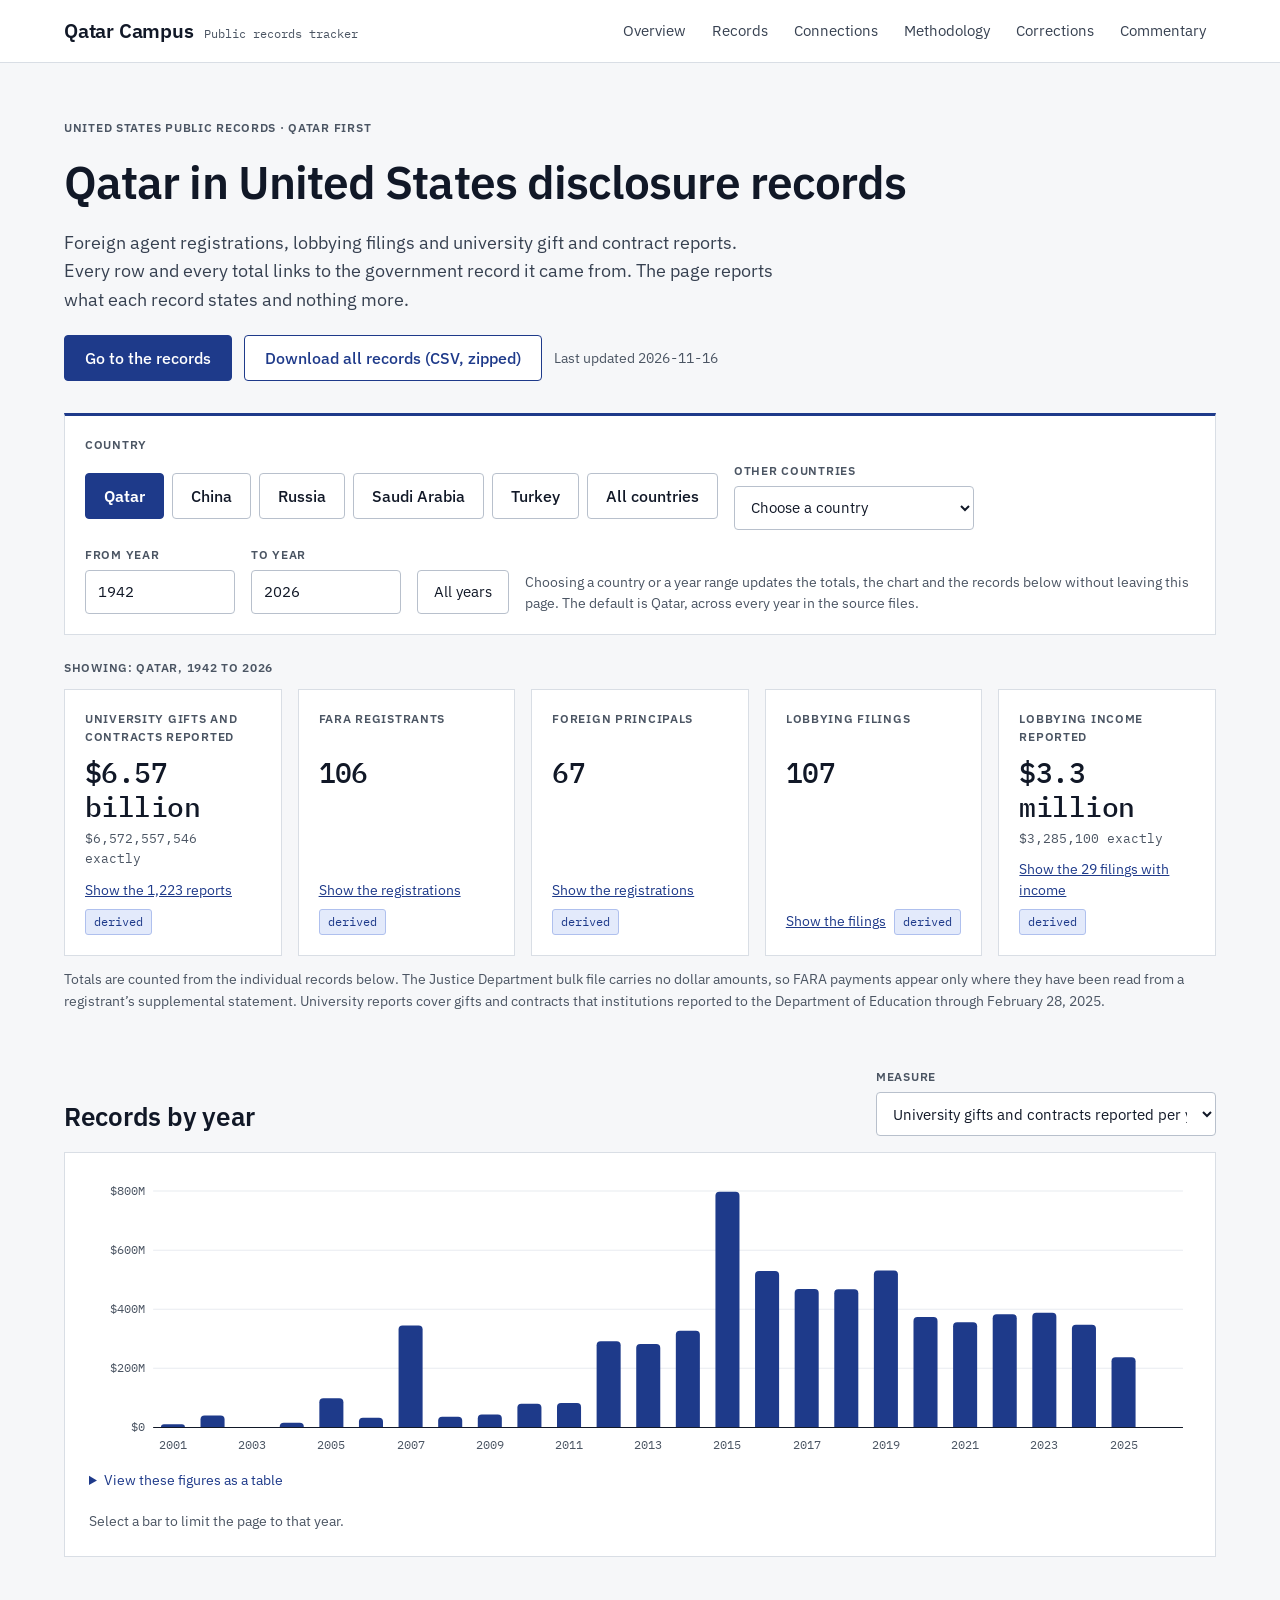
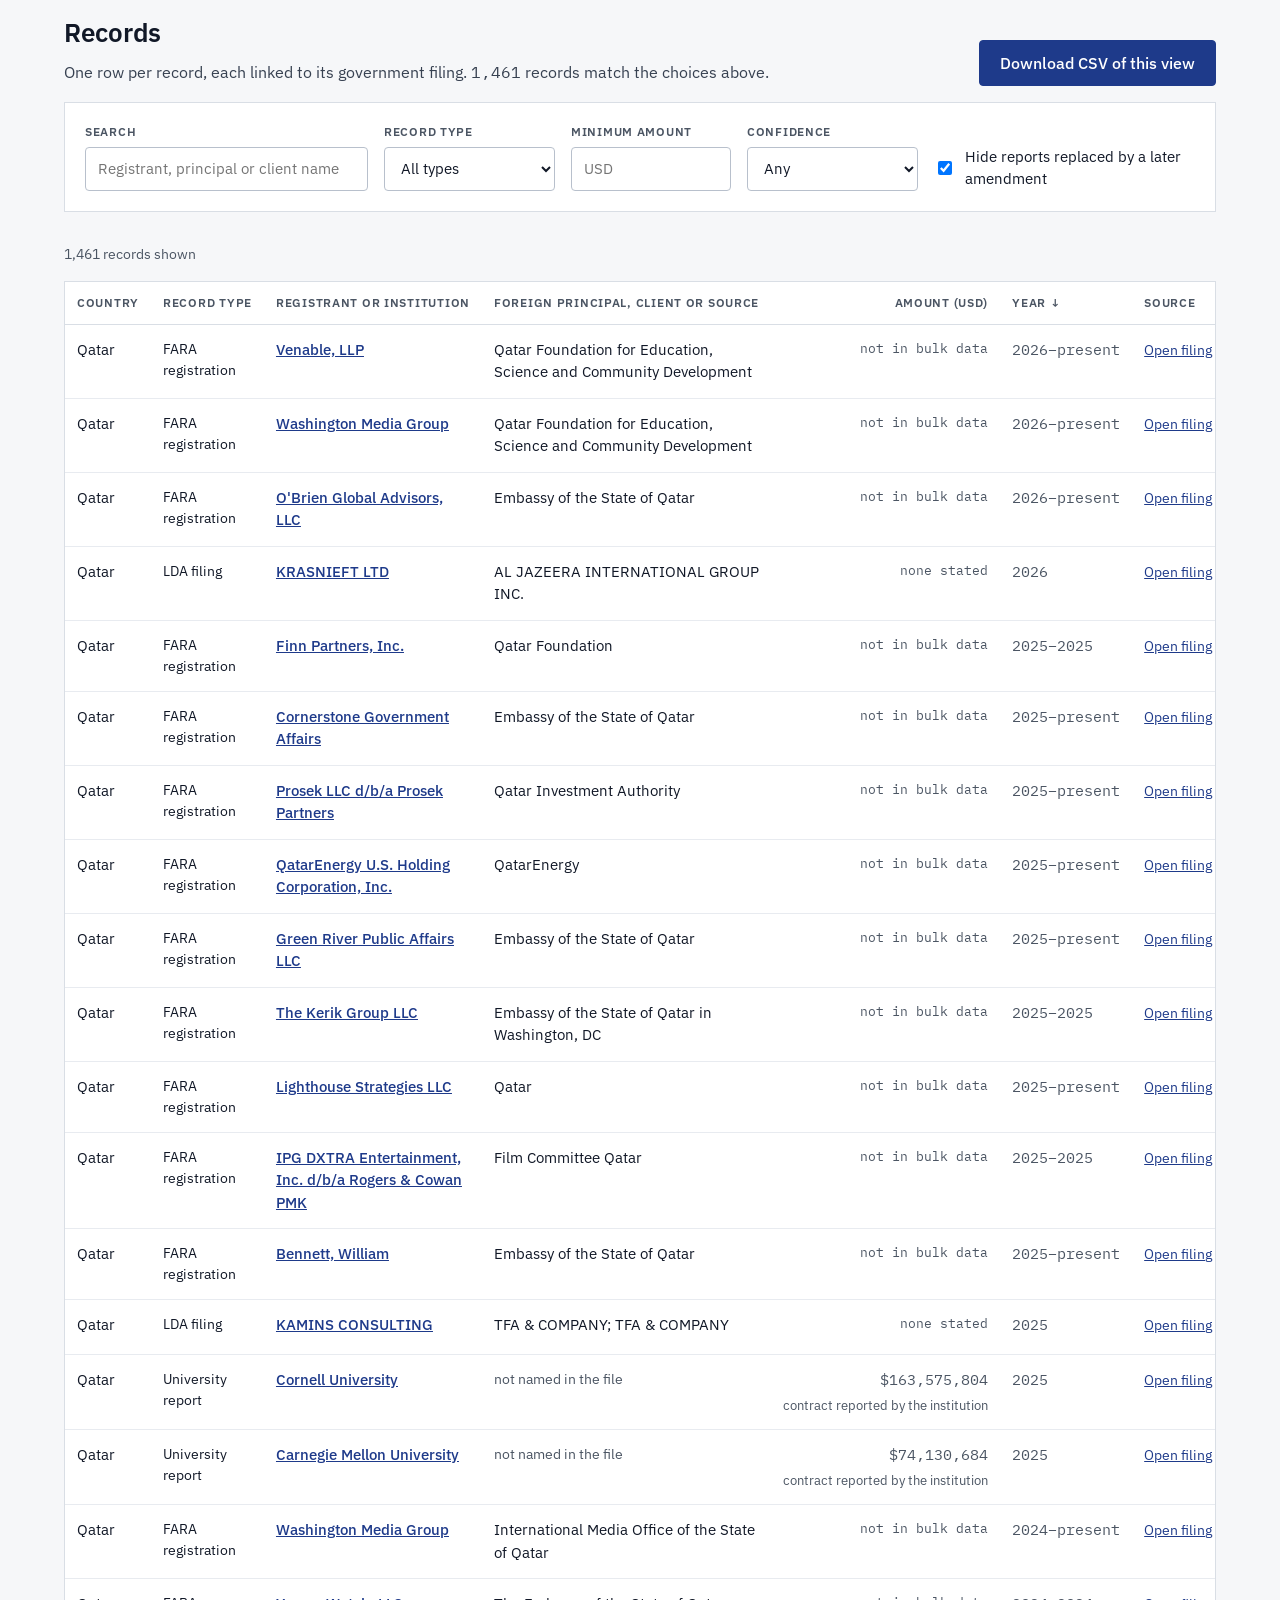
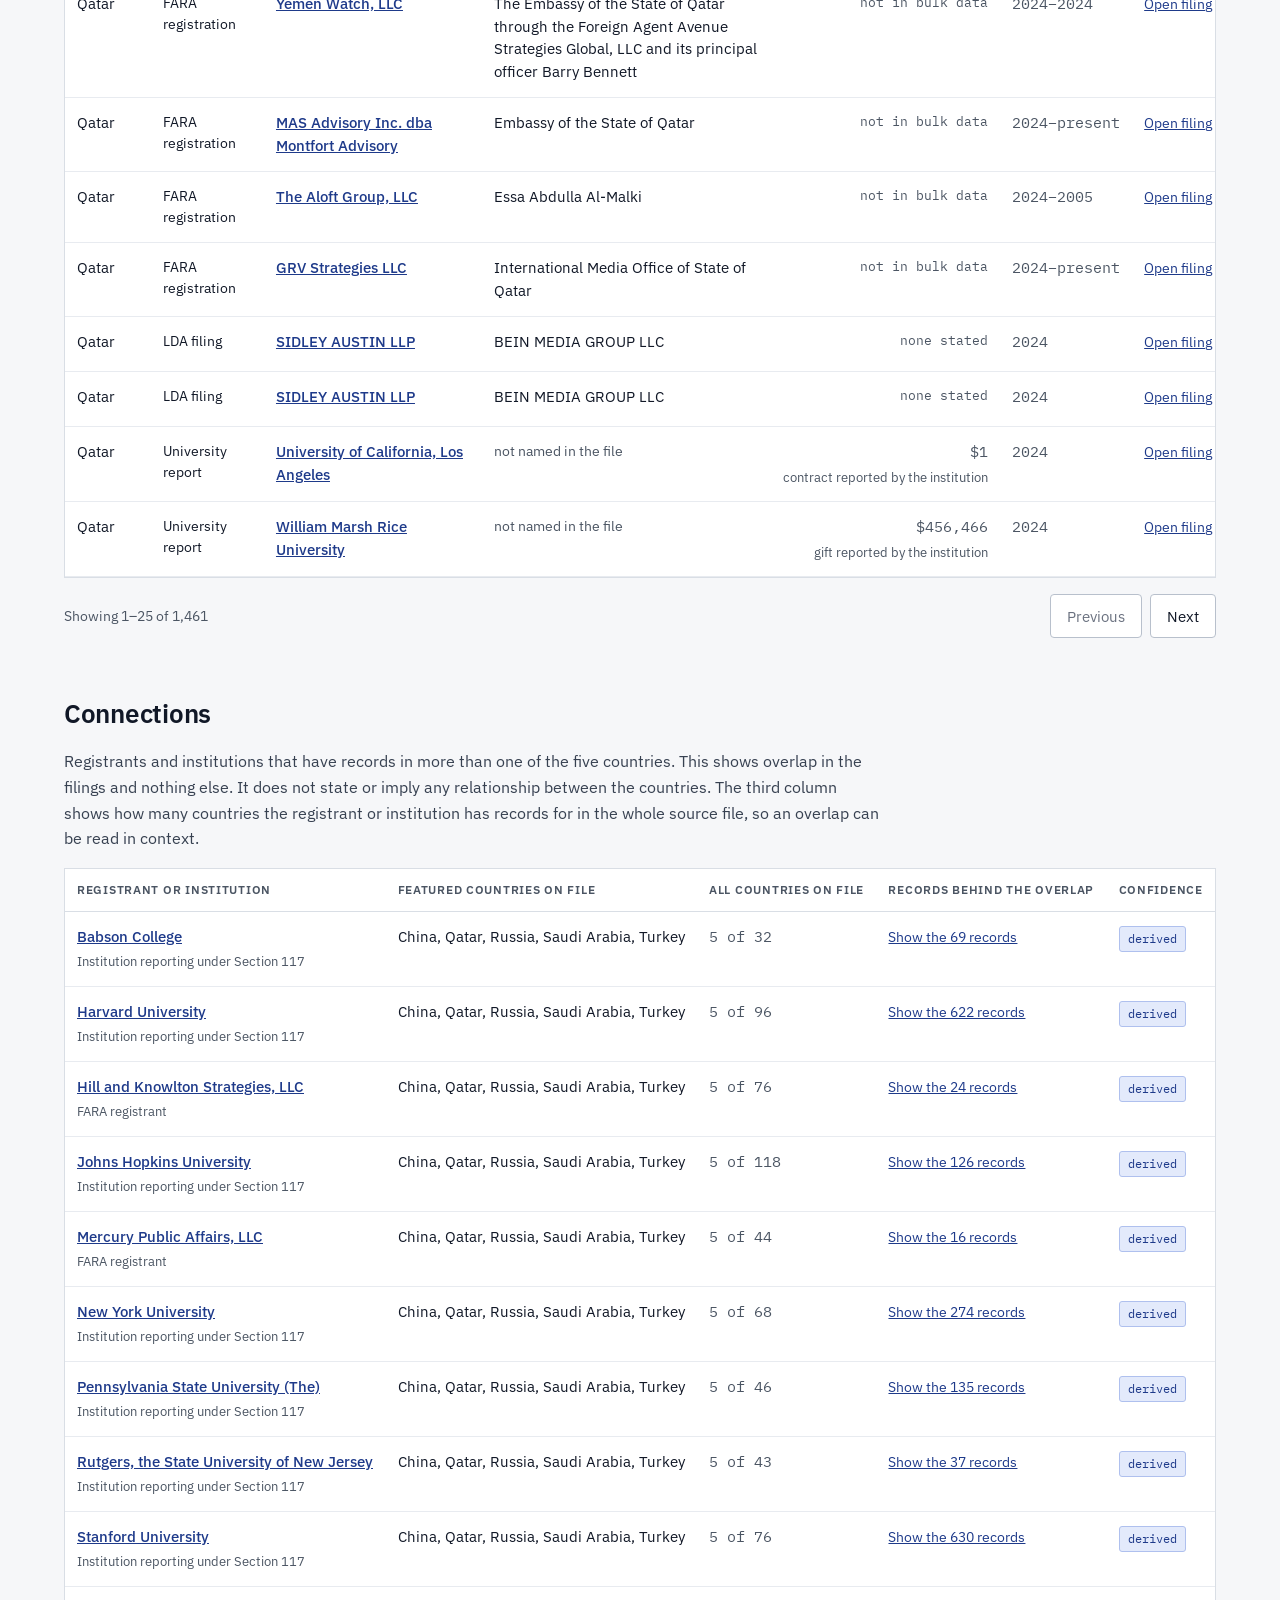
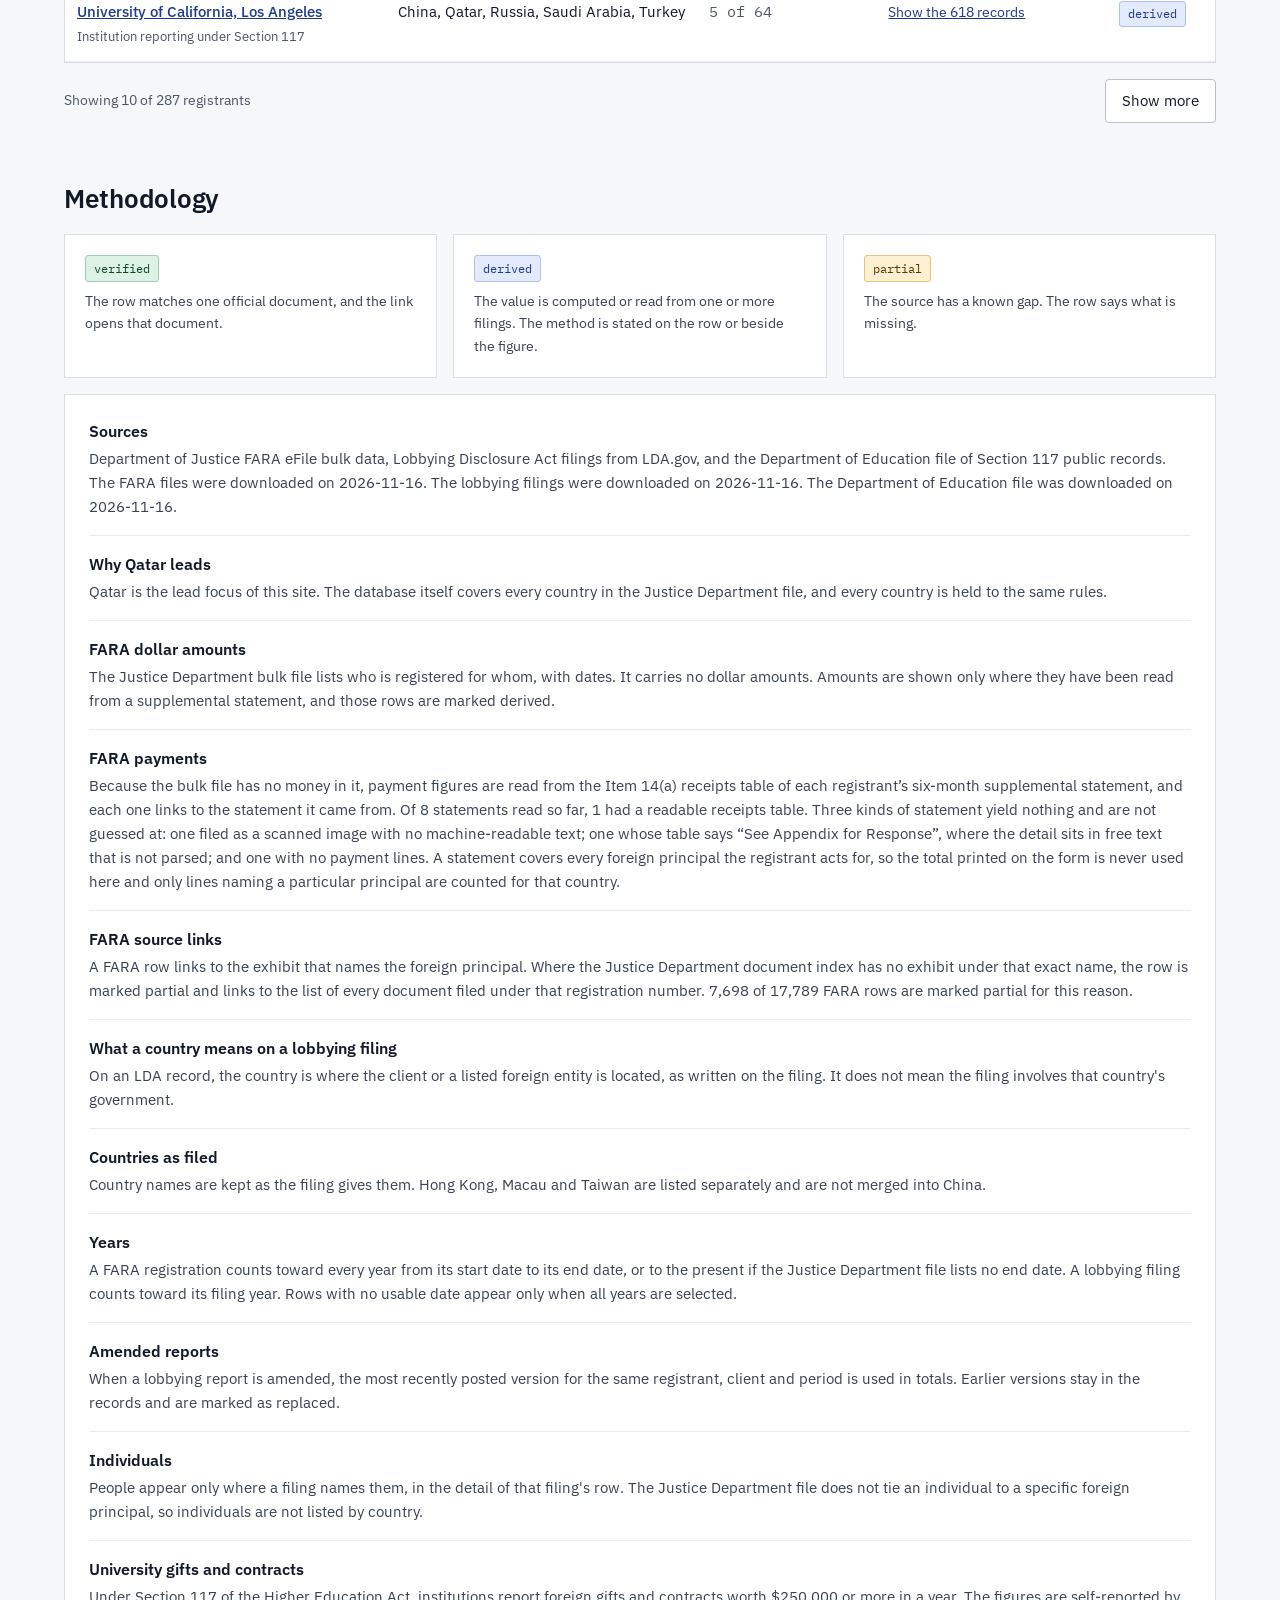
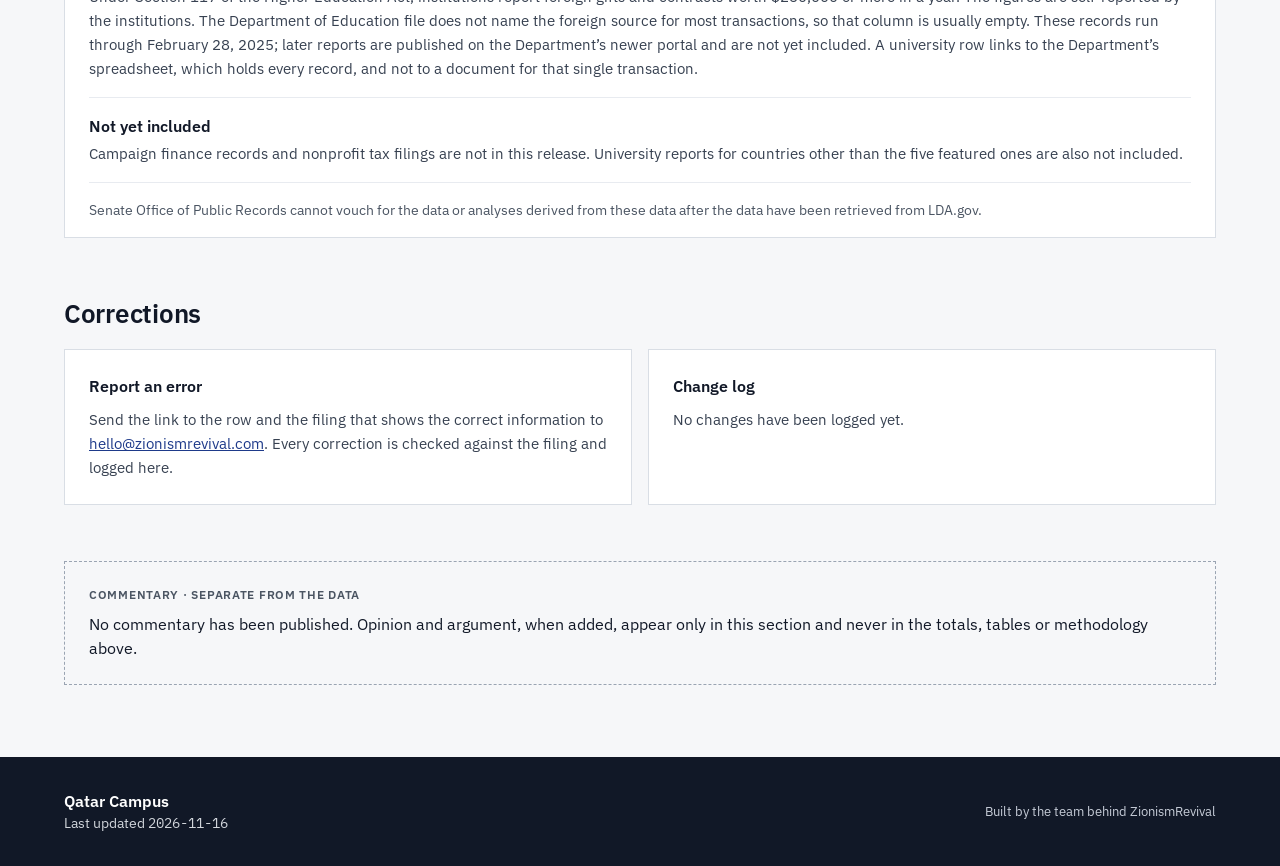
==== site/index.html @ fff517a4 "Cover every country, one data file each, with the records gzipped Section 117 now keeps all 194 coun" ====
<!doctype html>
<html lang="en">
<head>
<meta charset="utf-8">
<meta name="viewport" content="width=device-width, initial-scale=1">
<title>Qatar Campus: Qatar and other foreign principals in United States disclosure records</title>
<meta name="description" content="A searchable record of foreign agent registrations, lobbying filings and university gift and contract reports in the United States, drawn from Justice Department, Lobbying Disclosure Act and Department of Education records. Every row links to its government source.">

<meta property="og:type" content="website">
<meta property="og:title" content="Qatar Campus: Qatar and other foreign principals in United States disclosure records">
<meta property="og:description" content="A searchable record of foreign agent registrations, lobbying filings and university gift and contract reports in the United States, drawn from Justice Department, Lobbying Disclosure Act and Department of Education records. Every row links to its government source.">
<link rel="icon" href="data:image/svg+xml,%3Csvg xmlns=%27http://www.w3.org/2000/svg%27 viewBox=%270 0 32 32%27%3E%3Crect width=%2732%27 height=%2732%27 rx=%274%27 fill=%27%231E3A8A%27/%3E%3Crect x=%277%27 y=%2717%27 width=%274%27 height=%278%27 fill=%27%23fff%27/%3E%3Crect x=%2714%27 y=%2711%27 width=%274%27 height=%2714%27 fill=%27%23fff%27/%3E%3Crect x=%2721%27 y=%277%27 width=%274%27 height=%2718%27 fill=%27%23fff%27/%3E%3C/svg%3E">
<link rel="preconnect" href="https://fonts.googleapis.com">
<link rel="preconnect" href="https://fonts.gstatic.com" crossorigin>
<link rel="stylesheet" href="https://fonts.googleapis.com/css2?family=IBM+Plex+Mono:wght@400;500&amp;family=IBM+Plex+Sans:wght@400;500;600&amp;display=swap">
<link rel="stylesheet" href="assets/style.css?v=d165c50f">
<script type="application/ld+json">{"@context": "https://schema.org", "@type": "Dataset", "name": "Qatar Campus: foreign principals in United States disclosure records", "description": "A searchable record of foreign agent registrations, lobbying filings and university gift and contract reports in the United States, drawn from Justice Department, Lobbying Disclosure Act and Department of Education records. Every row links to its government source.", "dateModified": "2026-11-16", "isAccessibleForFree": true, "isBasedOn": ["https://efile.fara.gov/", "https://lda.gov/", "https://fsapartners.ed.gov/"], "creator": {"@type": "Organization", "name": "Qatar Campus"}}</script>
</head>
<body>
<a class="skip" href="#records">Skip to the records</a>
<header class="site-header">
<div class="wrap">
<a class="brand" href="#overview"><span class="brand-name">Qatar Campus</span><span class="brand-tag">Public records tracker</span></a>
<nav class="site-nav" aria-label="Sections">
<a href="#overview">Overview</a>
<a href="#records">Records</a>
<a href="#connections">Connections</a>
<a href="#methodology">Methodology</a>
<a href="#corrections">Corrections</a>
<a href="#commentary">Commentary</a>
</nav>
</div>
</header>

<main class="wrap">

<section id="overview" class="hero">
<div class="label">United States public records · Qatar first</div>
<h1 id="heading">Qatar in United States disclosure records</h1>
<p class="lede">Foreign agent registrations, lobbying filings and university gift and contract reports. Every row and every total links to the government record it came from. The page reports what each record states and nothing more.</p>
<div class="actions">
<a class="btn btn-primary" href="#records">Go to the records</a>
<a class="btn btn-secondary" href="data/records-csv.zip" download>Download all records (CSV, zipped)</a>
<span class="small">Last updated <span class="mono">2026-11-16</span></span>
</div>
</section>

<section class="card scope" aria-label="Country and year range">
<div style="display: flex; flex-direction: column; gap: 8px">
<div class="label" id="country-label">Country</div>
<div class="row" style="align-items: center">
<div class="tabs" role="group" aria-labelledby="country-label" id="tabs"><button type="button" class="tab" data-c="qatar" aria-pressed="true">Qatar</button><button type="button" class="tab" data-c="china" aria-pressed="false">China</button><button type="button" class="tab" data-c="russia" aria-pressed="false">Russia</button><button type="button" class="tab" data-c="saudi-arabia" aria-pressed="false">Saudi Arabia</button><button type="button" class="tab" data-c="turkey" aria-pressed="false">Turkey</button><button type="button" class="tab" data-c="ALL" aria-pressed="false">All countries</button></div>
<div class="field mid" style="flex: 0 1 240px">
<label class="label" for="more-countries">Other countries</label>
<select id="more-countries"><option value="">Choose a country</option></select>
</div>
</div>
</div>
<div class="row">
<div class="field"><label class="label" for="y-from">From year</label><input id="y-from" type="number" inputmode="numeric" value="1942" min="1942" max="2026"></div>
<div class="field"><label class="label" for="y-to">To year</label><input id="y-to" type="number" inputmode="numeric" value="2026" min="1942" max="2026"></div>
<button type="button" class="btn btn-plain" id="y-reset">All years</button>
<p class="hint">Choosing a country or a year range updates the totals, the chart and the records below without leaving this page. The default is Qatar, across every year in the source files.</p>
</div>
</section>

<section class="section" style="margin-top: 24px; gap: 12px" aria-label="Totals">
<div class="label">Showing: <span id="scope-label">Qatar, 1942 to 2026</span></div>
<div class="stats" id="stats"><div class="card stat"><div class="label">University gifts and contracts reported</div><div class="stat-value">$6.57 billion</div><div class="stat-exact">$6,572,557,546 exactly</div><div class="stat-foot"><span>from 1,223 reports</span><span class="tag tag-derived">derived</span></div></div><div class="card stat"><div class="label">FARA registrants</div><div class="stat-value">106</div><div class="stat-foot"><span>Qatar, all years</span><span class="tag tag-derived">derived</span></div></div><div class="card stat"><div class="label">Foreign principals</div><div class="stat-value">67</div><div class="stat-foot"><span>Qatar, all years</span><span class="tag tag-derived">derived</span></div></div><div class="card stat"><div class="label">Lobbying filings</div><div class="stat-value">107</div><div class="stat-foot"><span>Qatar, all years</span><span class="tag tag-derived">derived</span></div></div><div class="card stat"><div class="label">Lobbying income reported</div><div class="stat-value">$3.3 million</div><div class="stat-exact">$3,285,100 exactly</div><div class="stat-foot"><span>from 29 filings</span><span class="tag tag-derived">derived</span></div></div></div>
<p class="small" id="stats-note">Totals are marked derived because they are counted from individual records. The Justice Department bulk file carries no dollar amounts, so FARA fees appear only where they have been read from a registrant's supplemental statement. Lobbying filings and university reports are included for Qatar, China, Russia, Saudi Arabia and Turkey only. University reports cover gifts and contracts that institutions reported to the Department of Education through February 28, 2025.</p>
</section>

<section class="section" aria-labelledby="chart-title">
<div class="section-head">
<h2 id="chart-title">Records by year</h2>
<div class="field mid" style="flex: 0 1 340px">
<label class="label" for="measure">Measure</label>
<select id="measure">
<option value="uni">University gifts and contracts reported per year (USD)</option>
<option value="fara">FARA registrations active in each year</option>
<option value="lda">Lobbying filings per year</option>
<option value="income">Lobbying income reported per year (USD)</option>
<option value="fee">FARA payments read from statements, per year (USD)</option>
</select>
</div>
</div>
<div class="card chart-card">
<div id="chart"><p class="chart-empty">The chart needs JavaScript. The same figures are in the records table and the CSV file.</p></div>
<div class="chart-tip" id="chart-tip" hidden></div>
<details class="table-view"><summary>View these figures as a table</summary><div id="chart-table"></div></details>
<p class="small" style="margin-top: 8px">Select a bar to limit the page to that year.</p>
</div>
</section>

<section id="records" class="section" aria-labelledby="records-title">
<div class="section-head">
<div style="display: flex; flex-direction: column; gap: 8px; flex: 1 1 480px">
<h2 id="records-title">Records</h2>
<p class="prose">One row per record, each linked to its government filing. <span class="mono" id="count">1,461</span> records match the choices above.</p>
</div>
<button type="button" class="btn btn-primary" id="csv-view">Download CSV of this view</button>
</div>

<div class="card filters row" style="padding: 20px" aria-label="Filters">
<div class="field grow"><label class="label" for="q">Search</label><input id="q" type="search" placeholder="Registrant, principal or client name"></div>
<div class="field mid"><label class="label" for="f-type">Record type</label><select id="f-type"><option value="">All types</option><option value="fara">FARA registration</option><option value="lda">LDA filing</option><option value="sec117">University report</option><option value="farafee">FARA payment</option></select></div>
<div class="field" style="flex: 0 1 160px"><label class="label" for="f-min">Minimum amount</label><input id="f-min" type="number" inputmode="numeric" min="0" placeholder="USD"></div>
<div class="field mid"><label class="label" for="f-conf">Confidence</label><select id="f-conf"><option value="">Any</option><option>verified</option><option>derived</option><option>partial</option></select></div>
<label class="check"><input type="checkbox" id="f-sup" checked> Hide reports replaced by a later amendment</label>
</div>
<div id="entity-chip"></div>
<div class="status" id="status" role="status" aria-live="polite"></div>

<div class="card table-box">
<table class="data records">
<thead>
<tr>
<th scope="col" data-sort="country"><button type="button">Country</button></th>
<th scope="col" data-sort="type"><button type="button">Record type</button></th>
<th scope="col" data-sort="entity"><button type="button">Registrant or institution</button></th>
<th scope="col" data-sort="principal"><button type="button">Foreign principal, client or source</button></th>
<th scope="col" class="num" data-sort="amount"><button type="button">Amount (USD)</button></th>
<th scope="col" data-sort="year" aria-sort="descending"><button type="button">Year</button></th>
<th scope="col">Source</th>
<th scope="col" data-sort="conf"><button type="button">Confidence</button></th>
</tr>
</thead>
<tbody id="rows"><tr><td>Qatar</td><td style="font-size: 14px">FARA registration</td><td>Venable, LLP</td><td>Qatar Foundation for Education, Science and Community Development</td><td class="num">not in bulk data</td><td class="yr">2026–present</td><td><a href="https://efile.fara.gov/docs/5931-Exhibit-AB-20260331-19.pdf" rel="noopener" style="font-size: 14px; white-space: nowrap">Open filing</a></td><td><span class="tag tag-verified">verified</span></td></tr><tr><td>Qatar</td><td style="font-size: 14px">FARA registration</td><td>Washington Media Group</td><td>Qatar Foundation for Education, Science and Community Development</td><td class="num">not in bulk data</td><td class="yr">2026–present</td><td><a href="https://efile.fara.gov/docs/7407-Exhibit-AB-20260330-2.pdf" rel="noopener" style="font-size: 14px; white-space: nowrap">Open filing</a></td><td><span class="tag tag-verified">verified</span></td></tr><tr><td>Qatar</td><td style="font-size: 14px">FARA registration</td><td>O&#x27;Brien Global Advisors, LLC</td><td>Embassy of the State of Qatar</td><td class="num">not in bulk data</td><td class="yr">2026–present</td><td><a href="https://efile.fara.gov/docs/7718-Exhibit-AB-20260420-1.pdf" rel="noopener" style="font-size: 14px; white-space: nowrap">Open filing</a></td><td><span class="tag tag-verified">verified</span></td></tr><tr><td>Qatar</td><td style="font-size: 14px">LDA filing</td><td>KRASNIEFT LTD</td><td>AL JAZEERA INTERNATIONAL GROUP INC.</td><td class="num">none stated</td><td class="yr">2026</td><td><a href="https://lda.gov/filings/public/filing/7e81b036-be6c-4fea-808d-36090a0869f0/print/" rel="noopener" style="font-size: 14px; white-space: nowrap">Open filing</a></td><td><span class="tag tag-verified">verified</span></td></tr><tr><td>Qatar</td><td style="font-size: 14px">FARA registration</td><td>Finn Partners, Inc.</td><td>Qatar Foundation</td><td class="num">not in bulk data</td><td class="yr">2025–2025</td><td><a href="https://efile.fara.gov/docs/6212-Exhibit-AB-20250430-73.pdf" rel="noopener" style="font-size: 14px; white-space: nowrap">Open filing</a></td><td><span class="tag tag-verified">verified</span></td></tr><tr><td>Qatar</td><td style="font-size: 14px">FARA registration</td><td>Cornerstone Government Affairs</td><td>Embassy of the State of Qatar</td><td class="num">not in bulk data</td><td class="yr">2025–present</td><td><a href="https://efile.fara.gov/docs/6401-Exhibit-AB-20250310-51.pdf" rel="noopener" style="font-size: 14px; white-space: nowrap">Open filing</a></td><td><span class="tag tag-verified">verified</span></td></tr><tr><td>Qatar</td><td style="font-size: 14px">FARA registration</td><td>Prosek LLC d/b/a Prosek Partners</td><td>Qatar Investment Authority</td><td class="num">not in bulk data</td><td class="yr">2025–present</td><td><a href="https://efile.fara.gov/docs/7435-Exhibit-AB-20251031-7.pdf" rel="noopener" style="font-size: 14px; white-space: nowrap">Open filing</a></td><td><span class="tag tag-verified">verified</span></td></tr><tr><td>Qatar</td><td style="font-size: 14px">FARA registration</td><td>QatarEnergy U.S. Holding Corporation, Inc.</td><td>QatarEnergy</td><td class="num">not in bulk data</td><td class="yr">2025–present</td><td><a href="https://efile.fara.gov/docs/7519-Exhibit-AB-20250116-1.pdf" rel="noopener" style="font-size: 14px; white-space: nowrap">Open filing</a></td><td><span class="tag tag-verified">verified</span></td></tr><tr><td>Qatar</td><td style="font-size: 14px">FARA registration</td><td>Green River Public Affairs LLC</td><td>Embassy of the State of Qatar</td><td class="num">not in bulk data</td><td class="yr">2025–present</td><td><a href="https://efile.fara.gov/docs/7523-Exhibit-AB-20250120-1.pdf" rel="noopener" style="font-size: 14px; white-space: nowrap">Open filing</a></td><td><span class="tag tag-verified">verified</span></td></tr><tr><td>Qatar</td><td style="font-size: 14px">FARA registration</td><td>The Kerik Group LLC</td><td>Embassy of the State of Qatar in Washington, DC</td><td class="num">not in bulk data</td><td class="yr">2025–2025</td><td><a href="https://efile.fara.gov/docs/7571-Exhibit-AB-20250410-1.pdf" rel="noopener" style="font-size: 14px; white-space: nowrap">Open filing</a></td><td><span class="tag tag-verified">verified</span></td></tr><tr><td>Qatar</td><td style="font-size: 14px">FARA registration</td><td>Lighthouse Strategies LLC</td><td>Qatar</td><td class="num">not in bulk data</td><td class="yr">2025–present</td><td><a href="https://efile.fara.gov/docs/7583-Exhibit-AB-20250503-1.pdf" rel="noopener" style="font-size: 14px; white-space: nowrap">Open filing</a></td><td><span class="tag tag-verified">verified</span></td></tr><tr><td>Qatar</td><td style="font-size: 14px">FARA registration</td><td>IPG DXTRA Entertainment, Inc. d/b/a Rogers &amp; Cowan PMK</td><td>Film Committee Qatar</td><td class="num">not in bulk data</td><td class="yr">2025–2025</td><td><a href="https://efile.fara.gov/docs/7588-Exhibit-AB-20250509-1.pdf" rel="noopener" style="font-size: 14px; white-space: nowrap">Open filing</a></td><td><span class="tag tag-verified">verified</span></td></tr><tr><td>Qatar</td><td style="font-size: 14px">FARA registration</td><td>Bennett, William</td><td>Embassy of the State of Qatar</td><td class="num">not in bulk data</td><td class="yr">2025–present</td><td><a href="https://efile.fara.gov/docs/7620-Exhibit-AB-20250703-1.pdf" rel="noopener" style="font-size: 14px; white-space: nowrap">Open filing</a></td><td><span class="tag tag-verified">verified</span></td></tr><tr><td>Qatar</td><td style="font-size: 14px">LDA filing</td><td>KAMINS CONSULTING</td><td>TFA &amp; COMPANY; TFA &amp; COMPANY</td><td class="num">none stated</td><td class="yr">2025</td><td><a href="https://lda.gov/filings/public/filing/5d08314f-01ab-430d-9947-e094ad0ed343/print/" rel="noopener" style="font-size: 14px; white-space: nowrap">Open filing</a></td><td><span class="tag tag-verified">verified</span></td></tr><tr><td>Qatar</td><td style="font-size: 14px">University report</td><td>Cornell University</td><td><span class="muted" style="font-size: 14px">not named in the file</span></td><td class="num">$163,575,804<div class="sub">contract reported by the institution</div></td><td class="yr">2025</td><td><a href="https://fsapartners.ed.gov/sites/default/files/2025-05/Sec117PublicRecordsCompleteFeb2025.xlsx" rel="noopener" style="font-size: 14px; white-space: nowrap">Open filing</a></td><td><span class="tag tag-verified">verified</span></td></tr><tr><td>Qatar</td><td style="font-size: 14px">University report</td><td>Carnegie Mellon University</td><td><span class="muted" style="font-size: 14px">not named in the file</span></td><td class="num">$74,130,684<div class="sub">contract reported by the institution</div></td><td class="yr">2025</td><td><a href="https://fsapartners.ed.gov/sites/default/files/2025-05/Sec117PublicRecordsCompleteFeb2025.xlsx" rel="noopener" style="font-size: 14px; white-space: nowrap">Open filing</a></td><td><span class="tag tag-verified">verified</span></td></tr><tr><td>Qatar</td><td style="font-size: 14px">FARA registration</td><td>Washington Media Group</td><td>International Media Office of the State of Qatar</td><td class="num">not in bulk data</td><td class="yr">2024–present</td><td><a href="https://efile.fara.gov/docs/7407-Exhibit-AB-20240513-1.pdf" rel="noopener" style="font-size: 14px; white-space: nowrap">Open filing</a></td><td><span class="tag tag-verified">verified</span></td></tr><tr><td>Qatar</td><td style="font-size: 14px">FARA registration</td><td>Yemen Watch, LLC</td><td>The Embassy of the State of Qatar through the Foreign Agent Avenue Strategies Global, LLC and its principal officer Barry Bennett</td><td class="num">not in bulk data</td><td class="yr">2024–2024</td><td><a href="https://efile.fara.gov/docs/7414-Exhibit-AB-20240524-1.pdf" rel="noopener" style="font-size: 14px; white-space: nowrap">Open filing</a></td><td><span class="tag tag-verified">verified</span></td></tr><tr><td>Qatar</td><td style="font-size: 14px">FARA registration</td><td>MAS Advisory Inc. dba Montfort Advisory</td><td>Embassy of the State of Qatar</td><td class="num">not in bulk data</td><td class="yr">2024–present</td><td><a href="https://efile.fara.gov/docs/7426-Exhibit-AB-20240624-1.pdf" rel="noopener" style="font-size: 14px; white-space: nowrap">Open filing</a></td><td><span class="tag tag-verified">verified</span></td></tr><tr><td>Qatar</td><td style="font-size: 14px">FARA registration</td><td>The Aloft Group, LLC</td><td>Essa Abdulla Al-Malki</td><td class="num">not in bulk data</td><td class="yr">2024–2005</td><td><a href="https://efile.fara.gov/docs/7447-Exhibit-AB-20240821-1.pdf" rel="noopener" style="font-size: 14px; white-space: nowrap">Open filing</a></td><td><span class="tag tag-verified">verified</span></td></tr><tr><td>Qatar</td><td style="font-size: 14px">FARA registration</td><td>GRV Strategies LLC</td><td>International Media Office of State of Qatar</td><td class="num">not in bulk data</td><td class="yr">2024–present</td><td><a href="https://efile.fara.gov/docs/7458-Exhibit-AB-20240906-1.pdf" rel="noopener" style="font-size: 14px; white-space: nowrap">Open filing</a></td><td><span class="tag tag-verified">verified</span></td></tr><tr><td>Qatar</td><td style="font-size: 14px">LDA filing</td><td>SIDLEY AUSTIN LLP</td><td>BEIN MEDIA GROUP LLC</td><td class="num">none stated</td><td class="yr">2024</td><td><a href="https://lda.gov/filings/public/filing/42450a1e-112e-4678-8dae-eb5c271c356a/print/" rel="noopener" style="font-size: 14px; white-space: nowrap">Open filing</a></td><td><span class="tag tag-verified">verified</span></td></tr><tr><td>Qatar</td><td style="font-size: 14px">LDA filing</td><td>SIDLEY AUSTIN LLP</td><td>BEIN MEDIA GROUP LLC</td><td class="num">none stated</td><td class="yr">2024</td><td><a href="https://lda.gov/filings/public/filing/96eb9418-0674-4456-9997-a1986aac5f9f/print/" rel="noopener" style="font-size: 14px; white-space: nowrap">Open filing</a></td><td><span class="tag tag-verified">verified</span></td></tr><tr><td>Qatar</td><td style="font-size: 14px">University report</td><td>University of California, Los Angeles</td><td><span class="muted" style="font-size: 14px">not named in the file</span></td><td class="num">$1<div class="sub">contract reported by the institution</div></td><td class="yr">2024</td><td><a href="https://fsapartners.ed.gov/sites/default/files/2025-05/Sec117PublicRecordsCompleteFeb2025.xlsx" rel="noopener" style="font-size: 14px; white-space: nowrap">Open filing</a></td><td><span class="tag tag-verified">verified</span></td></tr><tr><td>Qatar</td><td style="font-size: 14px">University report</td><td>William Marsh Rice University</td><td><span class="muted" style="font-size: 14px">not named in the file</span></td><td class="num">$456,466<div class="sub">gift reported by the institution</div></td><td class="yr">2024</td><td><a href="https://fsapartners.ed.gov/sites/default/files/2025-05/Sec117PublicRecordsCompleteFeb2025.xlsx" rel="noopener" style="font-size: 14px; white-space: nowrap">Open filing</a></td><td><span class="tag tag-verified">verified</span></td></tr></tbody>
</table>
</div>
<div class="pager"><span id="page-info">Showing 1–25 of 1,461</span><div><button type="button" class="btn btn-plain" id="prev">Previous</button><button type="button" class="btn btn-plain" id="next">Next</button></div></div>
</section>

<section id="connections" class="section" aria-labelledby="conn-title">
<h2 id="conn-title">Connections</h2>
<p class="prose">Registrants and institutions that have records in more than one of the five countries. This shows overlap in the filings and nothing else. It does not state or imply any relationship between the countries. The third column shows how many countries the registrant or institution has records for in the whole source file, so an overlap can be read in context.</p>
<div class="card table-box">
<table class="data conn">
<thead><tr><th scope="col">Registrant or institution</th><th scope="col">Featured countries on file</th><th scope="col">All countries on file</th><th scope="col">Records behind the overlap</th><th scope="col">Confidence</th></tr></thead>
<tbody id="conn-rows"><tr><td>Babson College<div class="sub">Institution reporting under Section 117</div></td><td>China, Qatar, Russia, Saudi Arabia, Turkey</td><td class="yr">5 of 32</td><td>69 records</td><td><span class="tag tag-derived">derived</span></td></tr><tr><td>Harvard University<div class="sub">Institution reporting under Section 117</div></td><td>China, Qatar, Russia, Saudi Arabia, Turkey</td><td class="yr">5 of 96</td><td>622 records</td><td><span class="tag tag-derived">derived</span></td></tr><tr><td>Hill and Knowlton Strategies, LLC<div class="sub">FARA registrant</div></td><td>China, Qatar, Russia, Saudi Arabia, Turkey</td><td class="yr">5 of 76</td><td>24 records</td><td><span class="tag tag-derived">derived</span></td></tr><tr><td>Johns Hopkins University<div class="sub">Institution reporting under Section 117</div></td><td>China, Qatar, Russia, Saudi Arabia, Turkey</td><td class="yr">5 of 118</td><td>126 records</td><td><span class="tag tag-derived">derived</span></td></tr><tr><td>Mercury Public Affairs, LLC<div class="sub">FARA registrant</div></td><td>China, Qatar, Russia, Saudi Arabia, Turkey</td><td class="yr">5 of 44</td><td>16 records</td><td><span class="tag tag-derived">derived</span></td></tr><tr><td>New York University<div class="sub">Institution reporting under Section 117</div></td><td>China, Qatar, Russia, Saudi Arabia, Turkey</td><td class="yr">5 of 68</td><td>274 records</td><td><span class="tag tag-derived">derived</span></td></tr><tr><td>Pennsylvania State University (The)<div class="sub">Institution reporting under Section 117</div></td><td>China, Qatar, Russia, Saudi Arabia, Turkey</td><td class="yr">5 of 46</td><td>135 records</td><td><span class="tag tag-derived">derived</span></td></tr><tr><td>Rutgers, the State University of New Jersey<div class="sub">Institution reporting under Section 117</div></td><td>China, Qatar, Russia, Saudi Arabia, Turkey</td><td class="yr">5 of 43</td><td>37 records</td><td><span class="tag tag-derived">derived</span></td></tr><tr><td>Stanford University<div class="sub">Institution reporting under Section 117</div></td><td>China, Qatar, Russia, Saudi Arabia, Turkey</td><td class="yr">5 of 76</td><td>630 records</td><td><span class="tag tag-derived">derived</span></td></tr><tr><td>University of California, Los Angeles<div class="sub">Institution reporting under Section 117</div></td><td>China, Qatar, Russia, Saudi Arabia, Turkey</td><td class="yr">5 of 64</td><td>618 records</td><td><span class="tag tag-derived">derived</span></td></tr></tbody>
</table>
</div>
<div class="pager"><span id="conn-info"></span><div><button type="button" class="btn btn-plain" id="conn-more" hidden>Show more</button></div></div>
</section>

<section id="methodology" class="section" aria-labelledby="meth-title">
<h2 id="meth-title">Methodology</h2>
<div class="flags">
<div class="card flag"><div><span class="tag tag-verified">verified</span></div><p>The row matches one official document, and the link opens that document.</p></div>
<div class="card flag"><div><span class="tag tag-derived">derived</span></div><p>The value is computed or read from one or more filings. The method is stated on the row or beside the figure.</p></div>
<div class="card flag"><div><span class="tag tag-partial">partial</span></div><p>The source has a known gap. The row says what is missing.</p></div>
</div>
<div class="card gaps">
<div class="gap"><h3>Sources</h3><p>Department of Justice FARA eFile bulk data, Lobbying Disclosure Act filings from LDA.gov, and the Department of Education file of Section 117 public records. The FARA files were downloaded on 2026-11-16. The lobbying filings were downloaded on 2026-11-16. The Department of Education file was downloaded on 2026-11-16.</p></div>
<div class="gap"><h3>Why Qatar leads</h3><p>Qatar is the lead focus of this site. The database itself covers every country in the Justice Department file, and every country is held to the same rules.</p></div>
<div class="gap"><h3>FARA dollar amounts</h3><p>The Justice Department bulk file lists who is registered for whom, with dates. It carries no dollar amounts. Amounts are shown only where they have been read from a supplemental statement, and those rows are marked derived.</p></div>
<div class="gap"><h3>FARA payments</h3><p>Because the bulk file has no money in it, payment figures are read from the Item 14(a) receipts table of each registrant&rsquo;s six-month supplemental statement, and each one links to the statement it came from. Of 8 statements read so far, 1 had a readable receipts table. Three kinds of statement yield nothing and are not guessed at: one filed as a scanned image with no machine-readable text; one whose table says &ldquo;See Appendix for Response&rdquo;, where the detail sits in free text that is not parsed; and one with no payment lines. A statement covers every foreign principal the registrant acts for, so the total printed on the form is never used here and only lines naming a particular principal are counted for that country.</p></div>
<div class="gap"><h3>FARA source links</h3><p>A FARA row links to the exhibit that names the foreign principal. Where the Justice Department document index has no exhibit under that exact name, the row is marked partial and links to the list of every document filed under that registration number. 7,698 of 17,789 FARA rows are marked partial for this reason.</p></div>
<div class="gap"><h3>What a country means on a lobbying filing</h3><p>On an LDA record, the country is where the client or a listed foreign entity is located, as written on the filing. It does not mean the filing involves that country's government.</p></div>
<div class="gap"><h3>Countries as filed</h3><p>Country names are kept as the filing gives them. Hong Kong, Macau and Taiwan are listed separately and are not merged into China.</p></div>
<div class="gap"><h3>Years</h3><p>A FARA registration counts toward every year from its start date to its end date, or to the present if the Justice Department file lists no end date. A lobbying filing counts toward its filing year. Rows with no usable date appear only when all years are selected.</p></div>
<div class="gap"><h3>Amended reports</h3><p>When a lobbying report is amended, the most recently posted version for the same registrant, client and period is used in totals. Earlier versions stay in the records and are marked as replaced.</p></div>
<div class="gap"><h3>Individuals</h3><p>People appear only where a filing names them, in the detail of that filing's row. The Justice Department file does not tie an individual to a specific foreign principal, so individuals are not listed by country.</p></div>
<div class="gap"><h3>University gifts and contracts</h3><p>Under Section 117 of the Higher Education Act, institutions report foreign gifts and contracts worth $250,000 or more in a year. The figures are self-reported by the institutions. The Department of Education file does not name the foreign source for most transactions, so that column is usually empty. These records run through February 28, 2025; later reports are published on the Department&rsquo;s newer portal and are not yet included. A university row links to the Department&rsquo;s spreadsheet, which holds every record, and not to a document for that single transaction.</p></div>
<div class="gap"><h3>Not yet included</h3><p>Campaign finance records and nonprofit tax filings are not in this release. University reports for countries other than the five featured ones are also not included.</p></div>
<p class="small" style="margin-top: 16px">Senate Office of Public Records cannot vouch for the data or analyses derived from these data after the data have been retrieved from LDA.gov.</p>
</div>
</section>

<section id="corrections" class="section" aria-labelledby="corr-title">
<h2 id="corr-title">Corrections</h2>
<div class="two">
<div class="card pad"><h3>Report an error</h3><p>Send the link to the row and the filing that shows the correct information to <a href="mailto:hello@zionismrevival.com">hello@zionismrevival.com</a>. Every correction is checked against the filing and logged here.</p></div>
<div class="card pad"><h3>Change log</h3><p>No changes have been logged yet.</p></div>
</div>
</section>

<section id="commentary" class="section" aria-labelledby="comm-title">
<div class="commentary">
<div class="label" id="comm-title">Commentary · separate from the data</div>
<p>No commentary has been published. Opinion and argument, when added, appear only in this section and never in the totals, tables or methodology above.</p>
</div>
</section>

</main>

<footer class="site-footer">
<div class="wrap">
<div><div class="name">Qatar Campus</div><div class="meta">Last updated <span class="mono">2026-11-16</span></div></div>
<div class="credit">Built by the team behind ZionismRevival</div>
</div>
</footer>
<script src="assets/app.js?v=d165c50f" defer></script>
</body>
</html>
---- site/assets/style.css ----
:root {
  --ground: #F6F7F9;
  --surface: #FFFFFF;
  --ink: #111827;
  --ink-2: #374151;
  --muted: #4B5563;
  --rule: #D9DEE5;
  --rule-soft: #E8EBF0;
  --accent: #1E3A8A;
  --accent-dark: #172554;
  --control: #B8C0CC;
  --sans: 'IBM Plex Sans', 'Segoe UI', Helvetica, Arial, sans-serif;
  --mono: 'IBM Plex Mono', 'SFMono-Regular', Consolas, monospace;
}
* { box-sizing: border-box; }
html { scroll-behavior: smooth; }
body { margin: 0; background: var(--ground); color: var(--ink); font-family: var(--sans); font-size: 16px; line-height: 1.5; }
a { color: var(--accent); }
a:hover { color: var(--accent-dark); }
h1, h2, h3, p { margin: 0; }
.wrap { max-width: 1200px; margin: 0 auto; padding: 0 24px; }
.mono { font-family: var(--mono); }
.muted { color: var(--muted); }
.label { font-size: 12px; font-weight: 600; letter-spacing: 0.06em; text-transform: uppercase; color: var(--muted); }
.card { background: var(--surface); border: 1px solid var(--rule); }
.skip { position: absolute; left: -9999px; }
.skip:focus { left: 16px; top: 16px; background: var(--surface); padding: 8px 12px; z-index: 10; }
:focus-visible { outline: 3px solid #2563EB; outline-offset: 2px; }

/* Header */
.site-header { background: var(--surface); border-bottom: 1px solid var(--rule); }
.site-header .wrap { display: flex; flex-wrap: wrap; align-items: center; justify-content: space-between; gap: 8px 32px; }
.brand { display: flex; align-items: baseline; gap: 10px; padding: 16px 0; text-decoration: none; color: var(--ink); }
.brand-name { font-size: 20px; font-weight: 600; letter-spacing: -0.01em; }
.brand-tag { font-family: var(--mono); font-size: 12px; color: var(--muted); }
.site-nav { display: flex; flex-wrap: wrap; gap: 2px 6px; }
.site-nav a { font-size: 15px; padding: 12px 10px; text-decoration: none; color: var(--ink-2); }
.site-nav a:hover { color: var(--accent); }

/* Hero */
.hero { padding: 56px 0 32px; display: flex; flex-direction: column; gap: 20px; max-width: 880px; }
.hero h1 { font-size: clamp(30px, 4.2vw, 46px); line-height: 1.12; font-weight: 600; letter-spacing: -0.02em; text-wrap: balance; }
.hero p.lede { font-size: 18px; line-height: 1.6; color: var(--ink-2); max-width: 720px; }
.actions { display: flex; flex-wrap: wrap; align-items: center; gap: 12px; }
.btn { display: inline-flex; align-items: center; justify-content: center; min-height: 46px; padding: 0 20px; border-radius: 4px; font-family: var(--sans); font-size: 16px; font-weight: 500; text-decoration: none; cursor: pointer; border: 1px solid var(--accent); }
.btn-primary { background: var(--accent); color: #FFFFFF; }
.btn-primary:hover { background: var(--accent-dark); color: #FFFFFF; }
.btn-secondary { background: var(--surface); color: var(--accent); }
.btn-plain { min-height: 44px; padding: 0 16px; background: var(--surface); border: 1px solid var(--control); color: var(--ink); font-size: 15px; font-weight: 400; }
.btn-plain:disabled { color: #6B7280; cursor: default; }
.linklike { background: none; border: 0; padding: 0; font: inherit; color: var(--accent); text-decoration: underline; cursor: pointer; text-align: left; }
.linklike:hover { color: var(--accent-dark); }

/* Scope controls */
.scope { border-top: 3px solid var(--accent); padding: 20px; display: flex; flex-direction: column; gap: 16px; }
.tabs { display: flex; flex-wrap: wrap; gap: 8px; }
.tab { min-height: 46px; padding: 0 18px; border-radius: 4px; font-family: var(--sans); font-size: 16px; font-weight: 500; cursor: pointer; background: var(--surface); color: var(--ink); border: 1px solid var(--control); }
.tab[aria-pressed="true"] { background: var(--accent); color: #FFFFFF; border-color: var(--accent); font-weight: 600; }
.row { display: flex; flex-wrap: wrap; align-items: flex-end; gap: 16px; }
.field { display: flex; flex-direction: column; gap: 6px; flex: 0 1 150px; }
.field.grow { flex: 3 1 280px; }
.field.mid { flex: 1 1 170px; }
.field input, .field select { height: 44px; padding: 0 12px; border: 1px solid var(--control); border-radius: 4px; background: var(--surface); font-family: var(--sans); font-size: 15px; color: var(--ink); width: 100%; }
.check { display: flex; align-items: center; gap: 10px; min-height: 44px; font-size: 15px; flex: 1 1 260px; }
.check input { width: 18px; height: 18px; }
.hint { font-size: 14px; line-height: 1.5; color: var(--muted); flex: 1 1 320px; }

/* Totals */
.section { margin-top: 56px; display: flex; flex-direction: column; gap: 16px; }
.section h2 { font-size: 26px; font-weight: 600; letter-spacing: -0.01em; }
.section-head { display: flex; flex-wrap: wrap; align-items: flex-end; justify-content: space-between; gap: 12px 16px; }
.prose { font-size: 16px; line-height: 1.6; color: var(--ink-2); max-width: 820px; }
.stats { display: grid; grid-template-columns: repeat(auto-fit, minmax(min(200px, 100%), 1fr)); gap: 16px; }
.stat { padding: 20px; display: flex; flex-direction: column; gap: 10px; }
.stat-value { font-family: var(--mono); font-size: 28px; font-weight: 500; letter-spacing: -0.02em; line-height: 1.2; }
.stat-exact { font-family: var(--mono); font-size: 13px; color: var(--muted); margin-top: -4px; }
.stat .label { min-height: 36px; }
.stat-foot { margin-top: auto; }
.stat-foot { display: flex; flex-wrap: wrap; align-items: center; justify-content: space-between; gap: 8px; font-size: 14px; }
.small { font-size: 14px; line-height: 1.6; color: var(--muted); }

/* Confidence tags */
.tag { display: inline-block; font-family: var(--mono); font-size: 12px; padding: 3px 8px; border-radius: 3px; border: 1px solid; white-space: nowrap; }
.tag-verified { color: #0B4A2B; background: #DDF1E5; border-color: #9CCFB1; }
.tag-derived { color: #1E3A8A; background: #E3EAFB; border-color: #AFC0EE; }
.tag-partial { color: #5A3A00; background: #FCEFD2; border-color: #E3C777; }

/* Chart */
.chart-card { padding: 24px; position: relative; }
.chart-svg { display: block; width: 100%; height: auto; overflow: visible; }
.chart-svg .bar { fill: var(--accent); cursor: pointer; }
.chart-svg .bar:hover, .chart-svg .bar:focus { fill: #3B5FC4; outline: none; }
.chart-svg .hit { fill: transparent; cursor: pointer; }
.chart-svg .grid { stroke: var(--rule-soft); stroke-width: 1; }
.chart-svg .axis { stroke: var(--ink); stroke-width: 1; }
.chart-svg text { font-family: var(--mono); font-size: 12px; fill: var(--muted); }
.chart-tip { position: absolute; pointer-events: none; background: var(--ink); color: #FFFFFF; padding: 8px 10px; border-radius: 4px; font-size: 13px; line-height: 1.4; white-space: nowrap; transform: translate(-50%, -100%); z-index: 5; }
.chart-tip strong { font-family: var(--mono); font-size: 15px; display: block; }
.chart-empty { padding: 32px 0; text-align: center; color: var(--muted); }
details.table-view { margin-top: 12px; font-size: 14px; }
details.table-view summary { cursor: pointer; color: var(--accent); min-height: 32px; }
details.table-view table { margin-top: 8px; border-collapse: collapse; }
details.table-view td, details.table-view th { padding: 4px 16px 4px 0; text-align: left; font-family: var(--mono); font-size: 13px; }

/* Tables */
.table-box { overflow-x: auto; }
table.data { width: 100%; border-collapse: collapse; }
table.records { min-width: 980px; }
table.conn { min-width: 820px; }
table.data th { text-align: left; font-size: 12px; font-weight: 600; letter-spacing: 0.06em; text-transform: uppercase; color: var(--muted); padding: 12px 16px; border-bottom: 1px solid var(--rule); white-space: nowrap; }
table.data th button { background: none; border: 0; padding: 0; font: inherit; letter-spacing: inherit; text-transform: inherit; color: inherit; cursor: pointer; }
table.data th button:hover { color: var(--accent); }
table.data th[aria-sort="ascending"] button::after { content: " \2191"; }
table.data th[aria-sort="descending"] button::after { content: " \2193"; }
table.data td { padding: 14px 16px; border-bottom: 1px solid var(--rule-soft); font-size: 15px; vertical-align: top; }
table.data td.num { font-family: var(--mono); color: var(--muted); text-align: right; white-space: nowrap; }
table.data th.num { text-align: right; }
table.data td.yr { font-family: var(--mono); color: var(--muted); white-space: nowrap; }
.sub { font-size: 13px; color: var(--muted); margin-top: 4px; font-family: var(--sans); }
tr.detail td { background: var(--ground); padding: 16px 16px 20px; }
.detail-grid { display: grid; grid-template-columns: repeat(auto-fit, minmax(min(260px, 100%), 1fr)); gap: 16px 32px; }
.detail-grid > div { display: flex; flex-direction: column; gap: 4px; font-size: 14px; line-height: 1.6; color: var(--ink-2); min-width: 0; overflow-wrap: anywhere; }
.pager { display: flex; flex-wrap: wrap; align-items: center; justify-content: space-between; gap: 12px; font-size: 14px; color: var(--muted); }
.pager div { display: flex; gap: 8px; }
.chip { display: inline-flex; align-items: center; gap: 8px; background: #E3EAFB; border: 1px solid #AFC0EE; color: var(--accent); border-radius: 4px; padding: 6px 10px; font-size: 14px; }
.chip button { background: none; border: 0; color: inherit; cursor: pointer; font-size: 14px; text-decoration: underline; padding: 4px; }
.status { font-size: 14px; color: var(--muted); min-height: 21px; }

/* Methodology */
.flags { display: grid; grid-template-columns: repeat(auto-fit, minmax(min(280px, 100%), 1fr)); gap: 16px; }
.flag { padding: 20px; display: flex; flex-direction: column; gap: 8px; font-size: 14px; line-height: 1.6; color: var(--ink-2); }
.gaps { padding: 8px 24px 16px; }
.gap { padding: 16px 0; border-bottom: 1px solid var(--rule-soft); display: flex; flex-direction: column; gap: 4px; }
.gap h3 { font-size: 16px; font-weight: 600; }
.gap p { font-size: 15px; line-height: 1.6; color: var(--ink-2); }
.two { display: grid; grid-template-columns: repeat(auto-fit, minmax(min(320px, 100%), 1fr)); gap: 16px; }
.pad { padding: 24px; display: flex; flex-direction: column; gap: 10px; }
.pad h3 { font-size: 16px; font-weight: 600; }
.pad p, .pad li { font-size: 15px; line-height: 1.6; color: var(--ink-2); }
.changelog { list-style: none; margin: 0; padding: 0; display: flex; flex-direction: column; gap: 8px; }
.changelog li { display: flex; flex-wrap: wrap; gap: 4px 16px; }
.commentary { border: 1px dashed #9AA4B2; padding: 24px; display: flex; flex-direction: column; gap: 8px; }

/* Footer */
.site-footer { background: var(--ink); color: #E5E7EB; margin-top: 72px; }
.site-footer .wrap { padding: 32px 24px; display: flex; flex-wrap: wrap; align-items: center; justify-content: space-between; gap: 12px 32px; }
.site-footer .name { font-size: 16px; font-weight: 600; color: #FFFFFF; }
.site-footer .meta { font-size: 14px; color: #D1D5DB; }
.site-footer .credit { font-size: 13px; color: #C7CDD8; }

@media (prefers-reduced-motion: reduce) { html { scroll-behavior: auto; } }
@media print { .scope, .site-nav, .actions, .pager, .filters { display: none; } }
table.records td:nth-child(3) { min-width: 170px; }
table.data td.num.none { white-space: normal; font-size: 13px; min-width: 90px; }
table.data th, table.data td { padding-left: 12px; padding-right: 12px; }
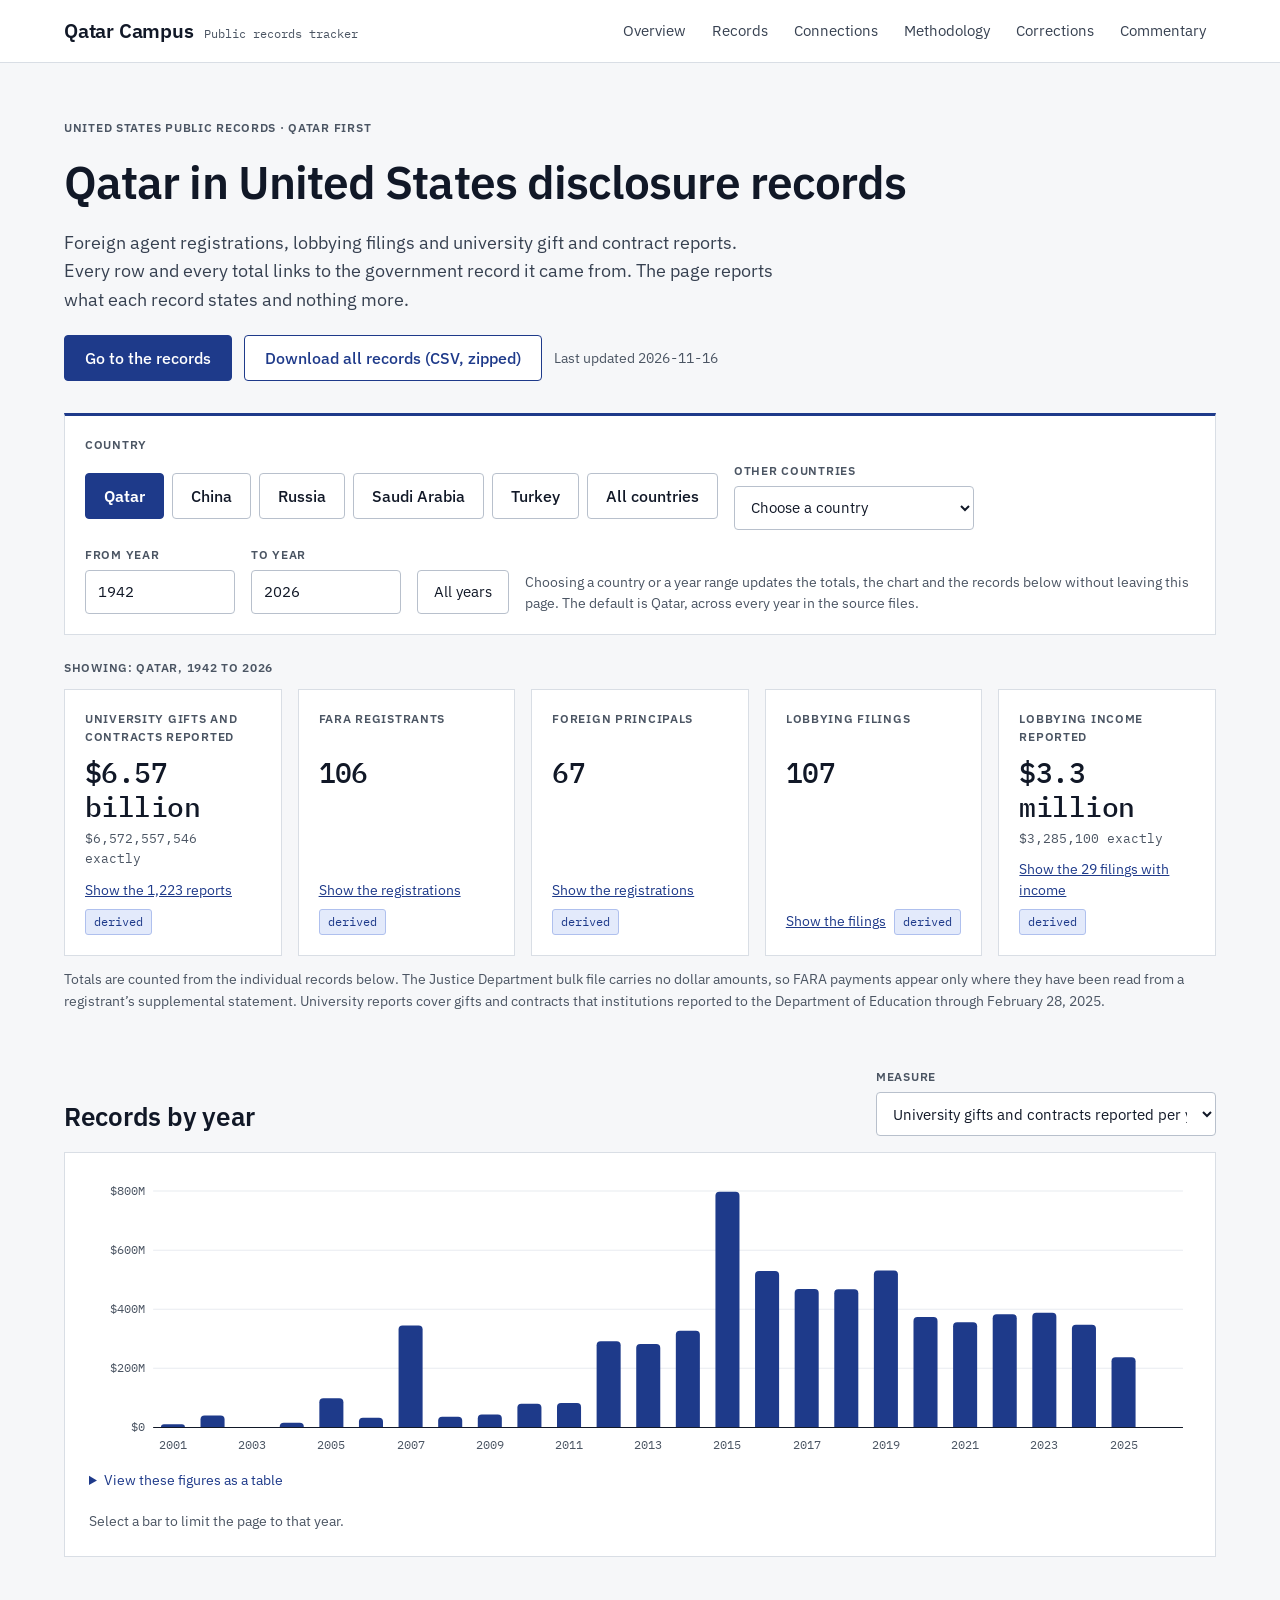
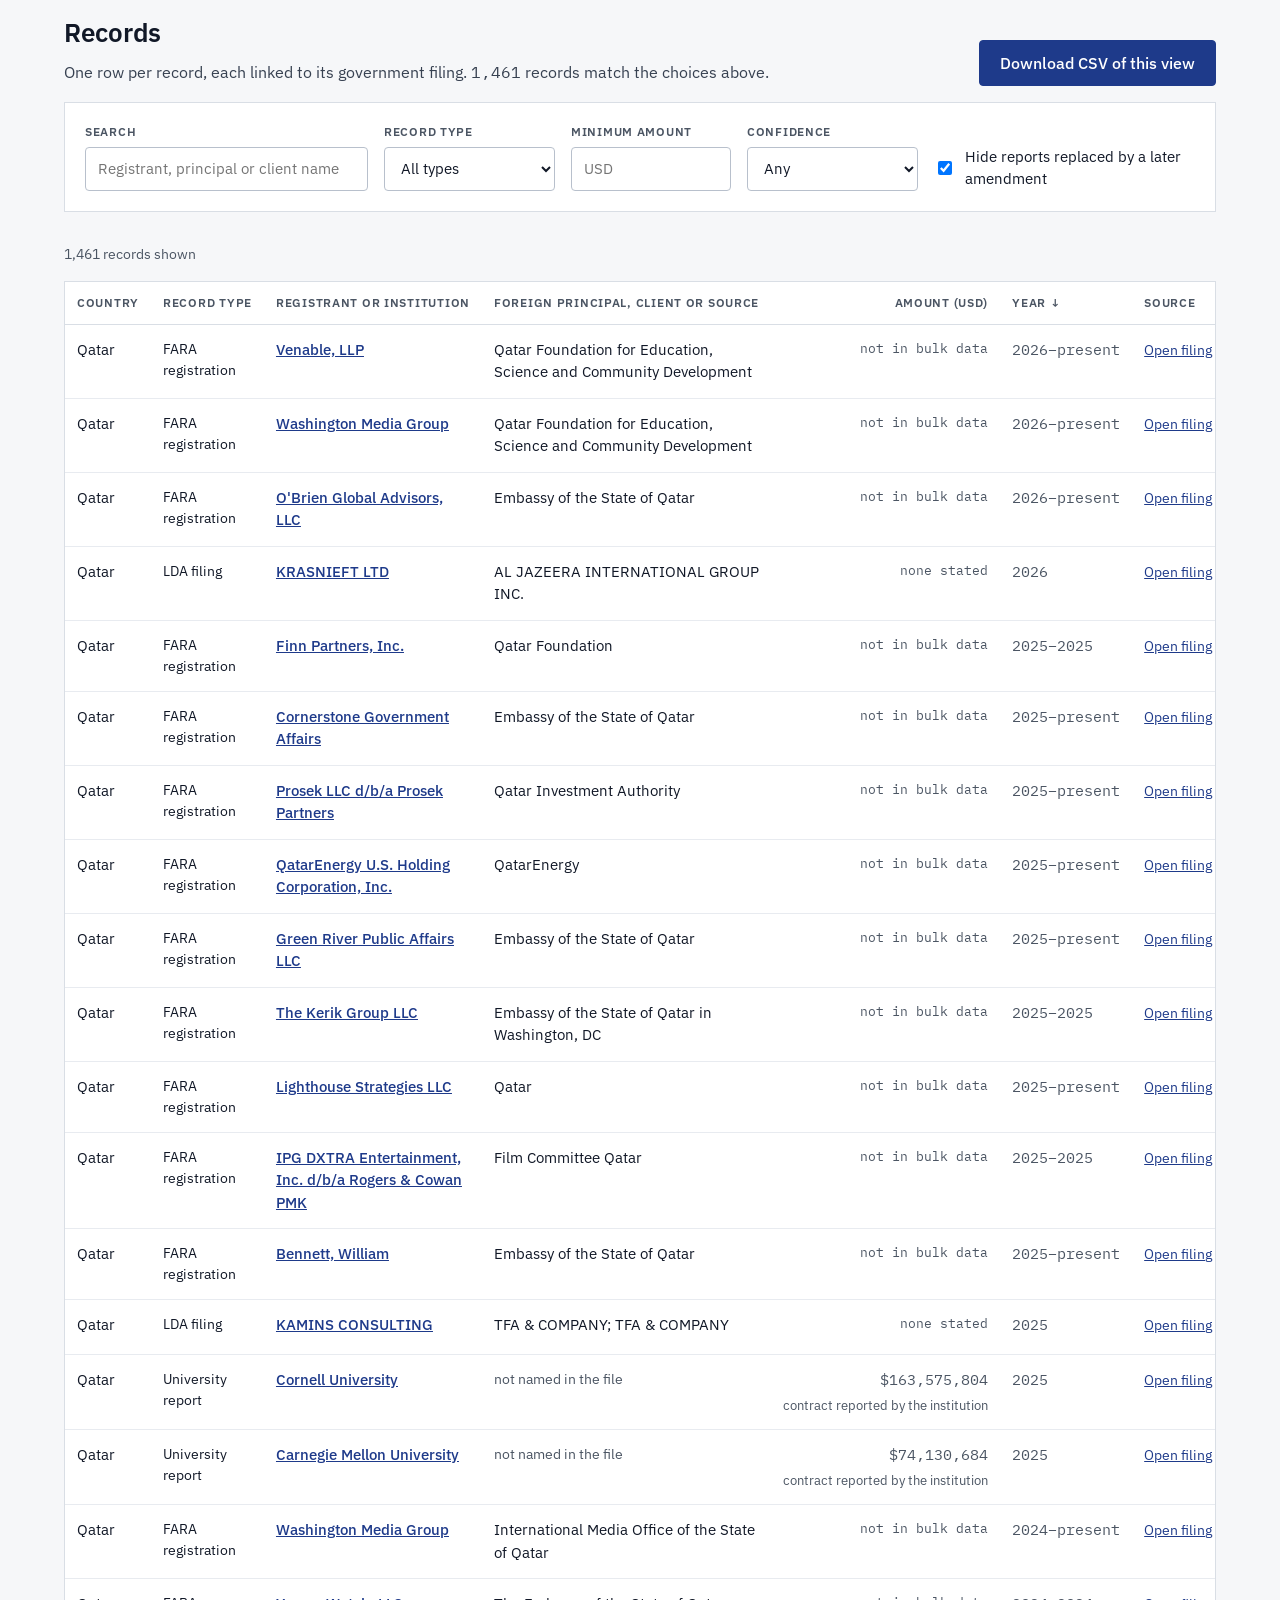
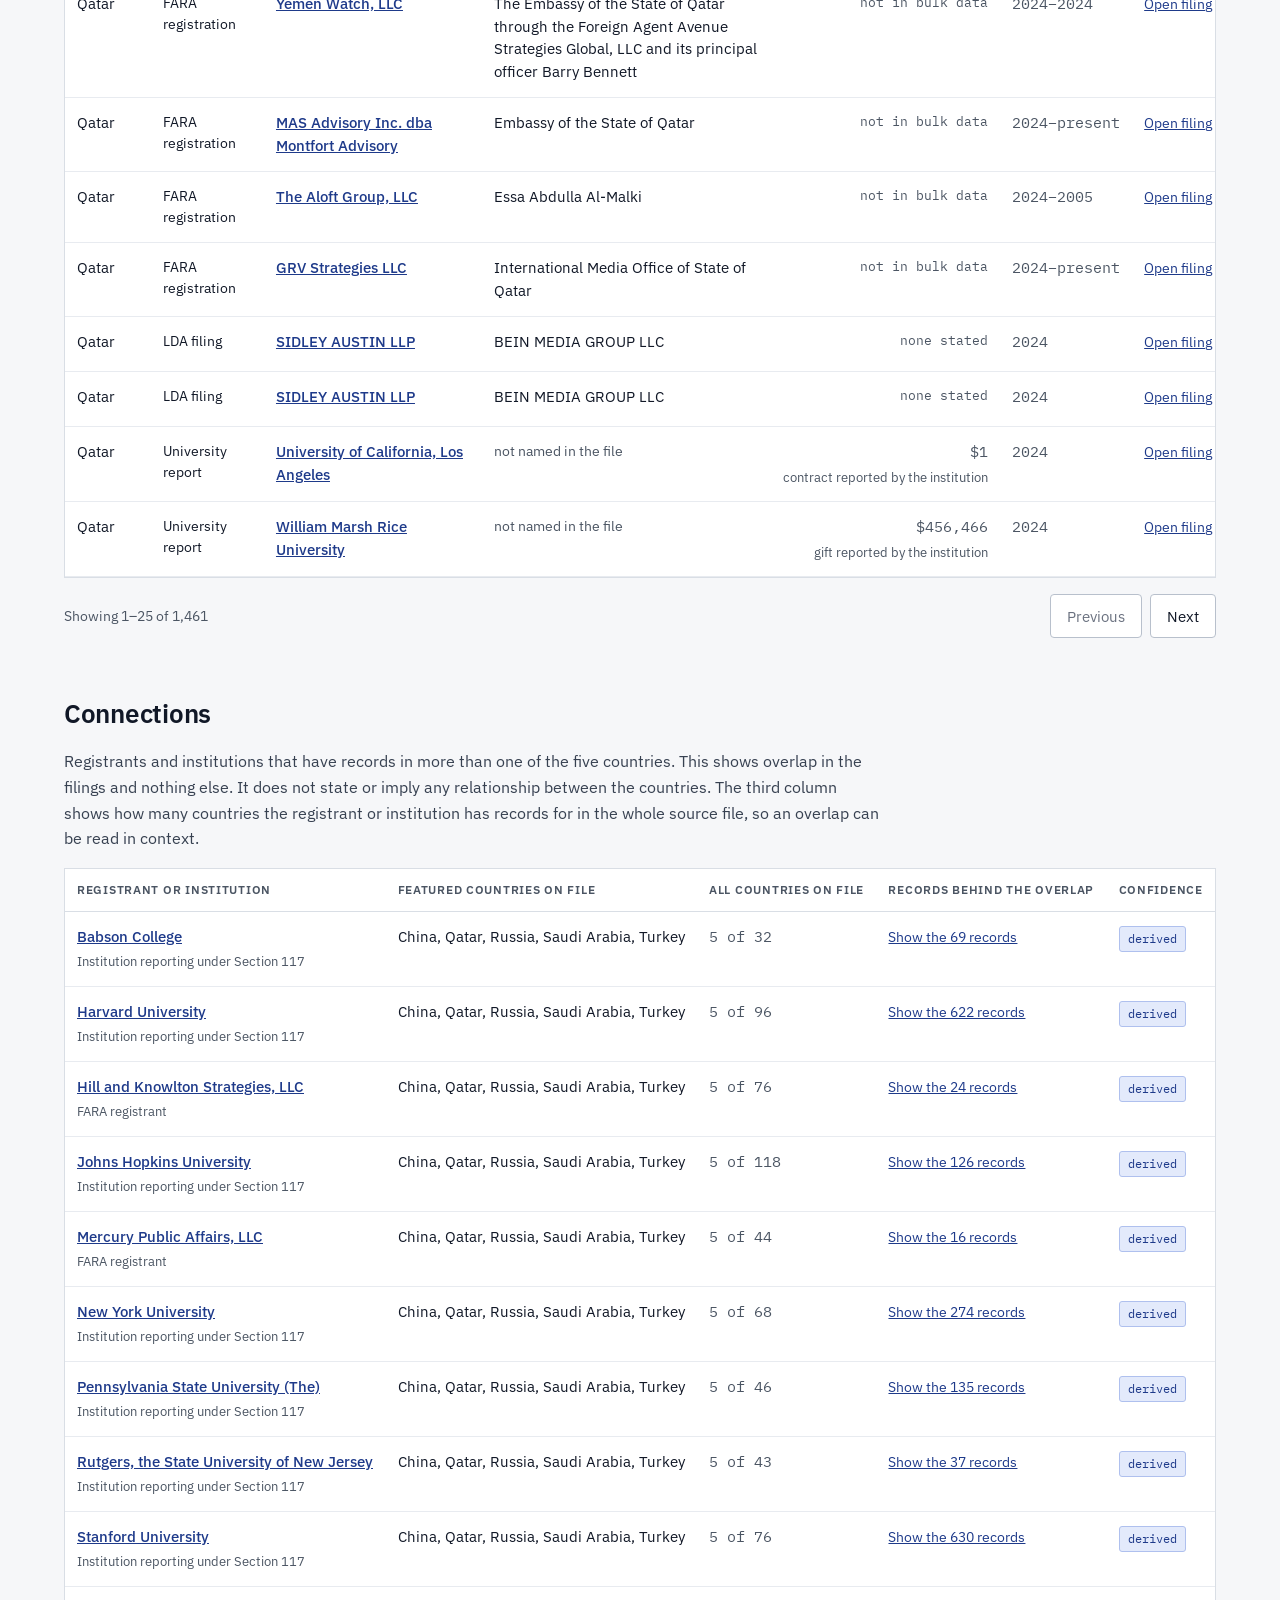
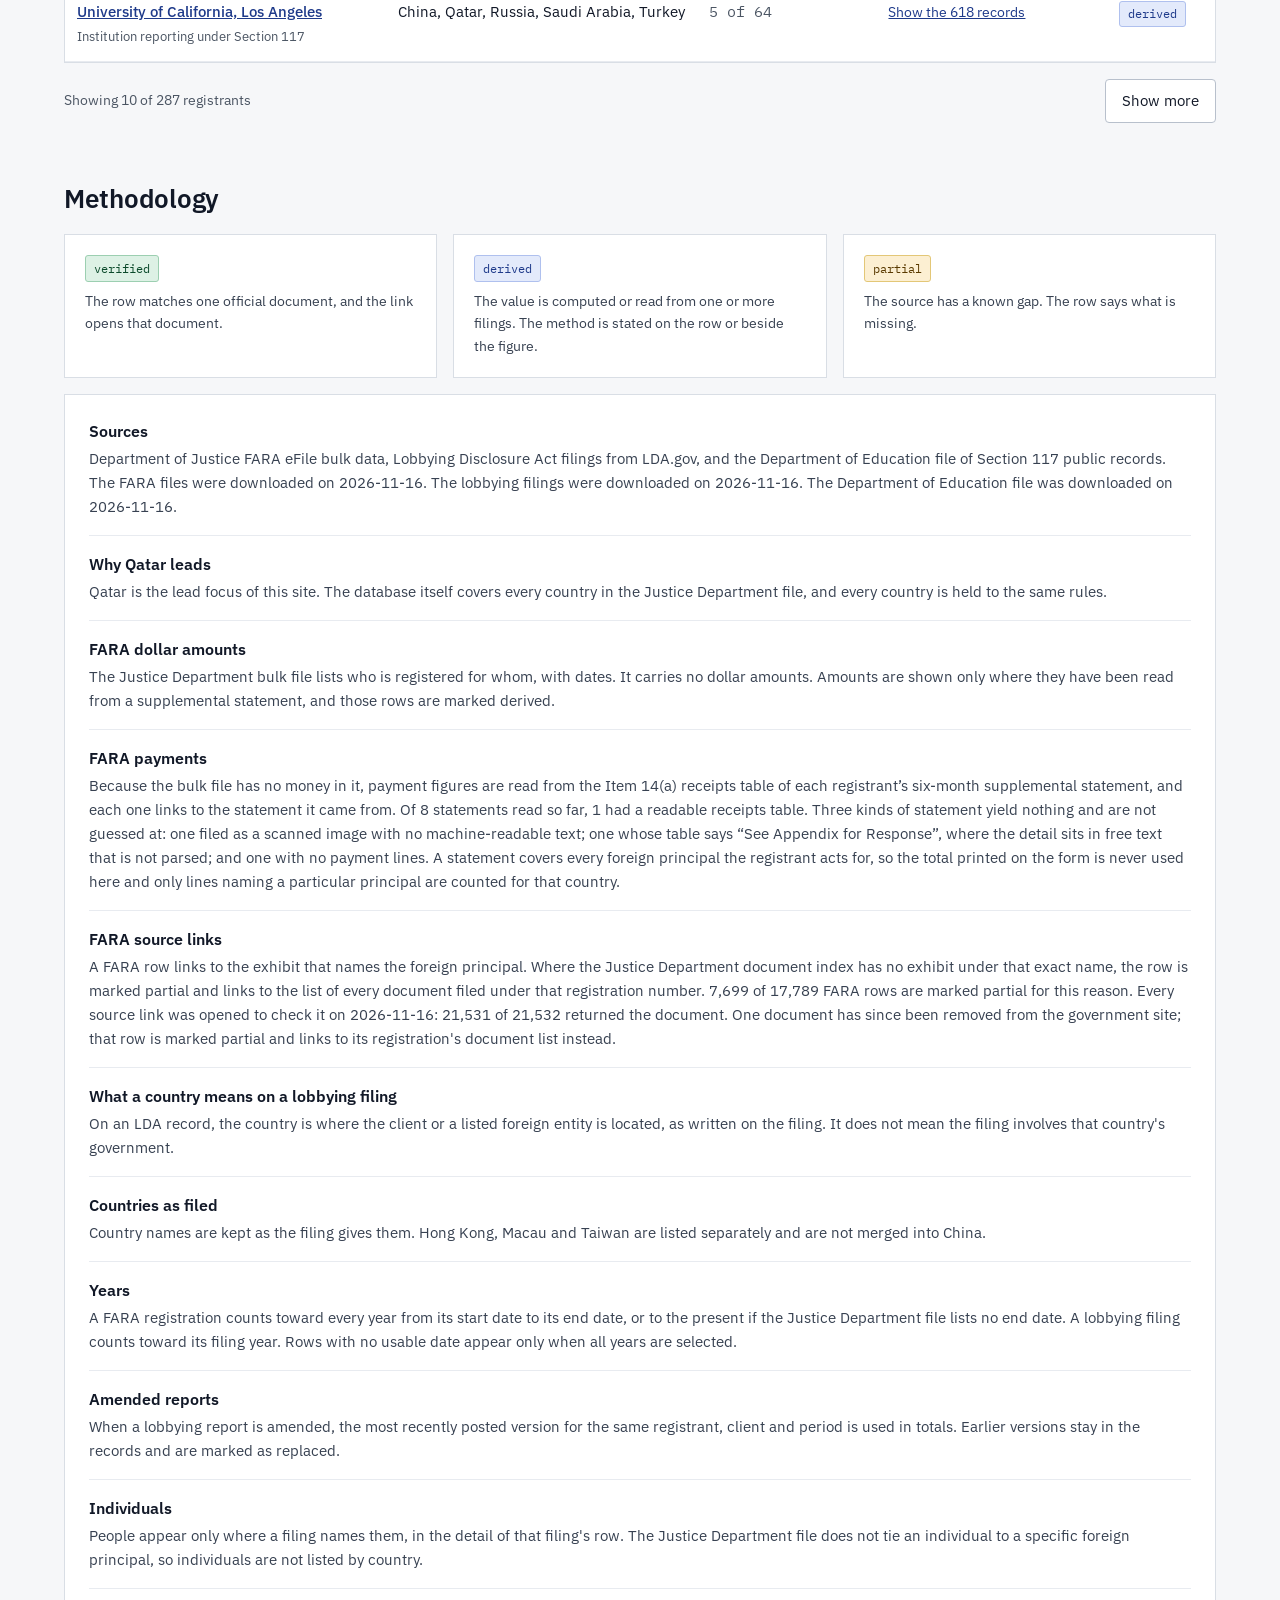
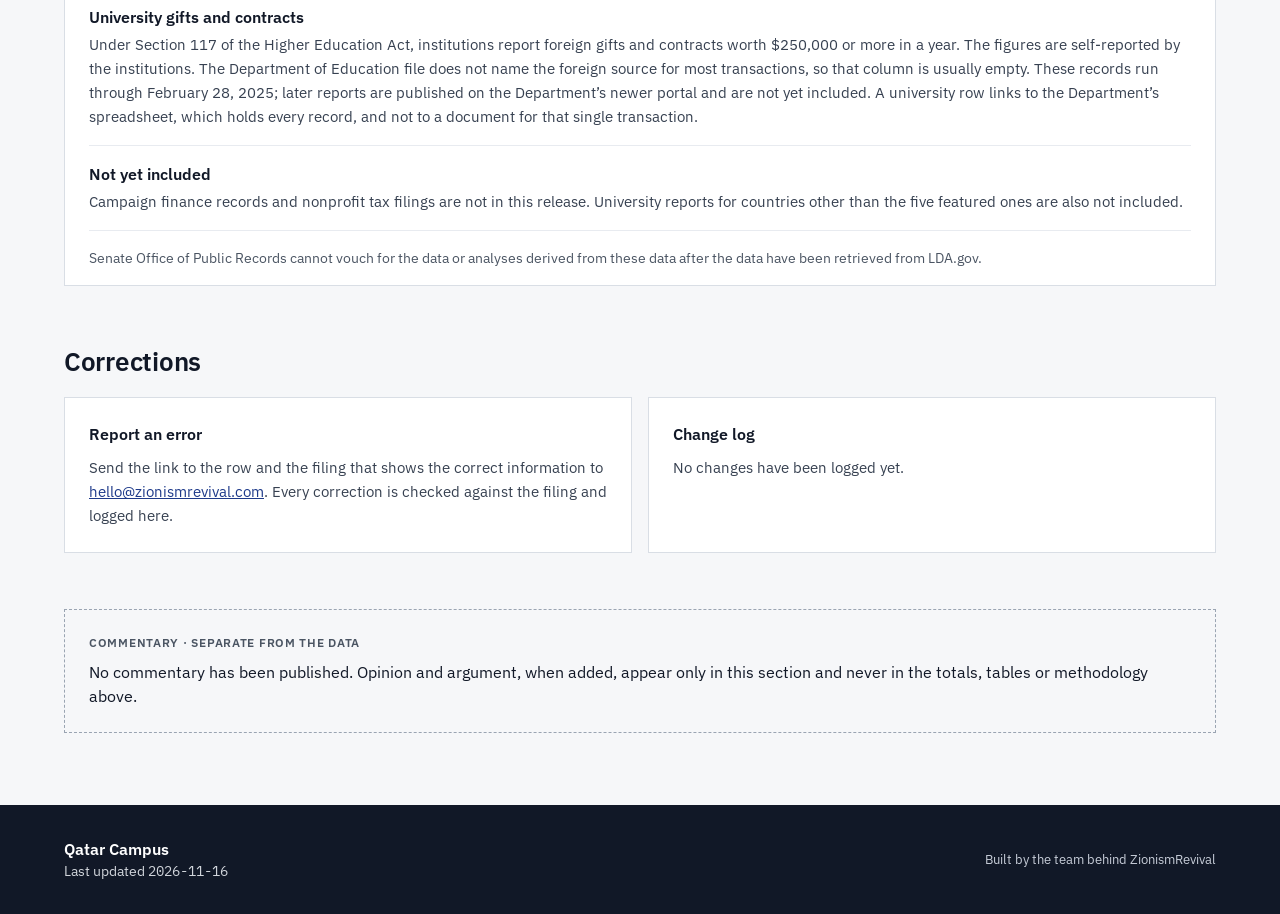
==== commit ca5da5b9: "Every source link checked: 21,531 of 21,532 open The one exception is an exhibit the Justice Departm" ====
--- a/site/index.html
+++ b/site/index.html
@@ -13,7 +13,7 @@
 <link rel="preconnect" href="https://fonts.googleapis.com">
 <link rel="preconnect" href="https://fonts.gstatic.com" crossorigin>
 <link rel="stylesheet" href="https://fonts.googleapis.com/css2?family=IBM+Plex+Mono:wght@400;500&amp;family=IBM+Plex+Sans:wght@400;500;600&amp;display=swap">
-<link rel="stylesheet" href="assets/style.css?v=d165c50f">
+<link rel="stylesheet" href="assets/style.css?v=f2183814">
 <script type="application/ld+json">{"@context": "https://schema.org", "@type": "Dataset", "name": "Qatar Campus: foreign principals in United States disclosure records", "description": "A searchable record of foreign agent registrations, lobbying filings and university gift and contract reports in the United States, drawn from Justice Department, Lobbying Disclosure Act and Department of Education records. Every row links to its government source.", "dateModified": "2026-11-16", "isAccessibleForFree": true, "isBasedOn": ["https://efile.fara.gov/", "https://lda.gov/", "https://fsapartners.ed.gov/"], "creator": {"@type": "Organization", "name": "Qatar Campus"}}</script>
 </head>
 <body>
@@ -155,7 +155,7 @@
 <div class="gap"><h3>Why Qatar leads</h3><p>Qatar is the lead focus of this site. The database itself covers every country in the Justice Department file, and every country is held to the same rules.</p></div>
 <div class="gap"><h3>FARA dollar amounts</h3><p>The Justice Department bulk file lists who is registered for whom, with dates. It carries no dollar amounts. Amounts are shown only where they have been read from a supplemental statement, and those rows are marked derived.</p></div>
 <div class="gap"><h3>FARA payments</h3><p>Because the bulk file has no money in it, payment figures are read from the Item 14(a) receipts table of each registrant&rsquo;s six-month supplemental statement, and each one links to the statement it came from. Of 8 statements read so far, 1 had a readable receipts table. Three kinds of statement yield nothing and are not guessed at: one filed as a scanned image with no machine-readable text; one whose table says &ldquo;See Appendix for Response&rdquo;, where the detail sits in free text that is not parsed; and one with no payment lines. A statement covers every foreign principal the registrant acts for, so the total printed on the form is never used here and only lines naming a particular principal are counted for that country.</p></div>
-<div class="gap"><h3>FARA source links</h3><p>A FARA row links to the exhibit that names the foreign principal. Where the Justice Department document index has no exhibit under that exact name, the row is marked partial and links to the list of every document filed under that registration number. 7,698 of 17,789 FARA rows are marked partial for this reason.</p></div>
+<div class="gap"><h3>FARA source links</h3><p>A FARA row links to the exhibit that names the foreign principal. Where the Justice Department document index has no exhibit under that exact name, the row is marked partial and links to the list of every document filed under that registration number. 7,699 of 17,789 FARA rows are marked partial for this reason. Every source link was opened to check it on 2026-11-16: 21,531 of 21,532 returned the document. One document has since been removed from the government site; that row is marked partial and links to its registration&#x27;s document list instead.</p></div>
 <div class="gap"><h3>What a country means on a lobbying filing</h3><p>On an LDA record, the country is where the client or a listed foreign entity is located, as written on the filing. It does not mean the filing involves that country's government.</p></div>
 <div class="gap"><h3>Countries as filed</h3><p>Country names are kept as the filing gives them. Hong Kong, Macau and Taiwan are listed separately and are not merged into China.</p></div>
 <div class="gap"><h3>Years</h3><p>A FARA registration counts toward every year from its start date to its end date, or to the present if the Justice Department file lists no end date. A lobbying filing counts toward its filing year. Rows with no usable date appear only when all years are selected.</p></div>
@@ -190,6 +190,6 @@
 <div class="credit">Built by the team behind ZionismRevival</div>
 </div>
 </footer>
-<script src="assets/app.js?v=d165c50f" defer></script>
+<script src="assets/app.js?v=f2183814" defer></script>
 </body>
 </html>
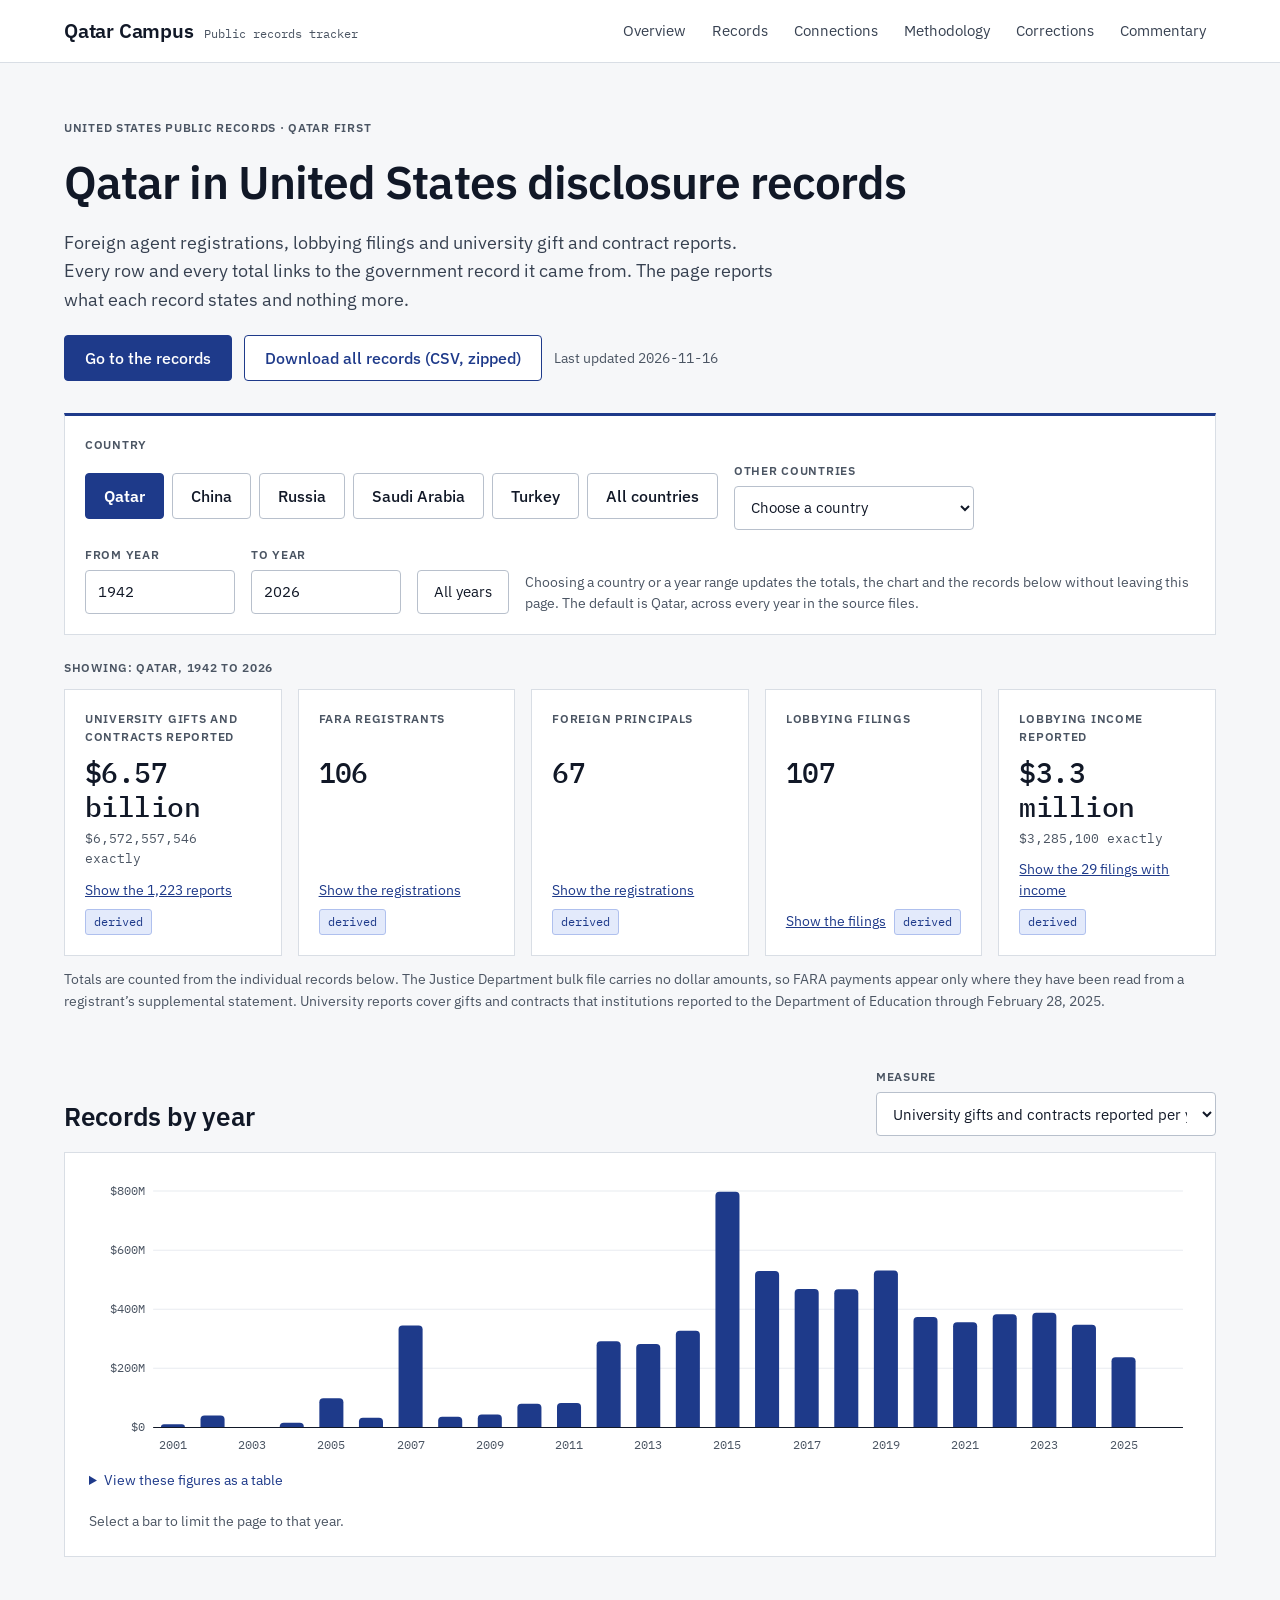
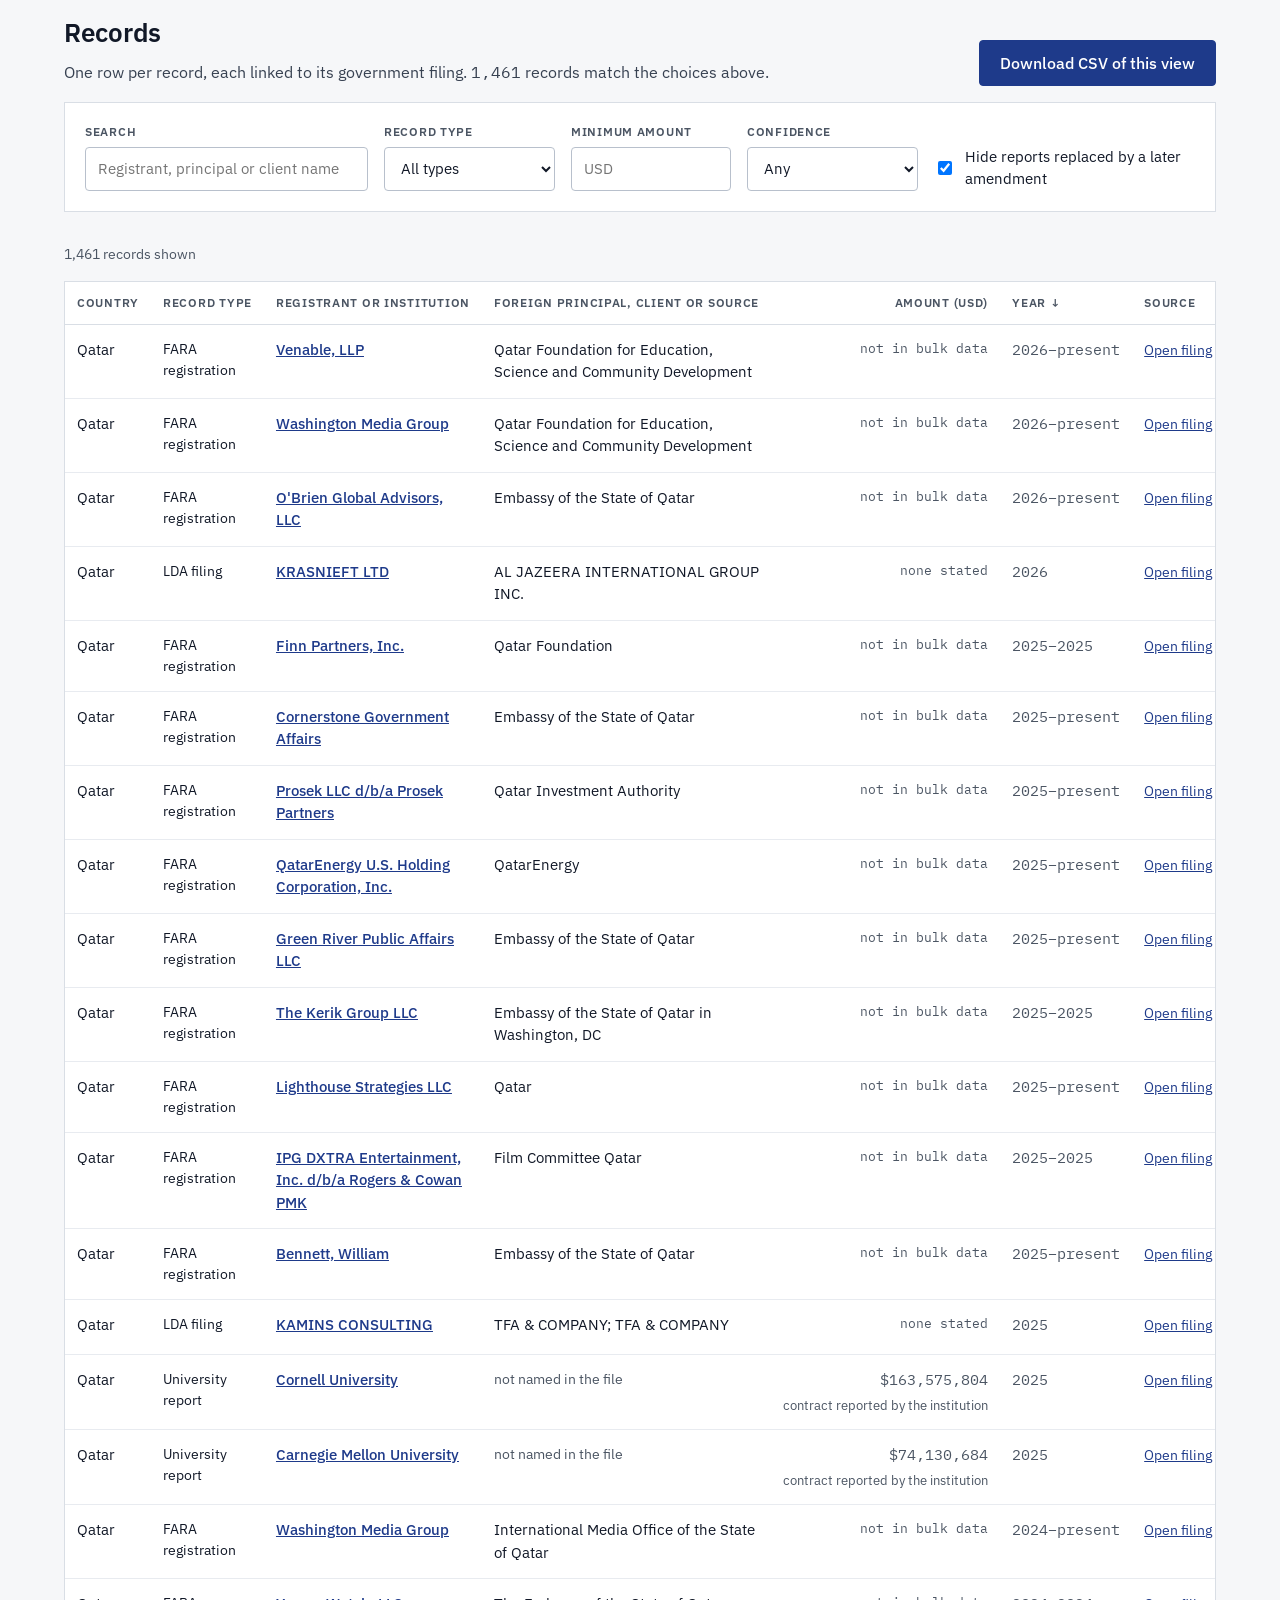
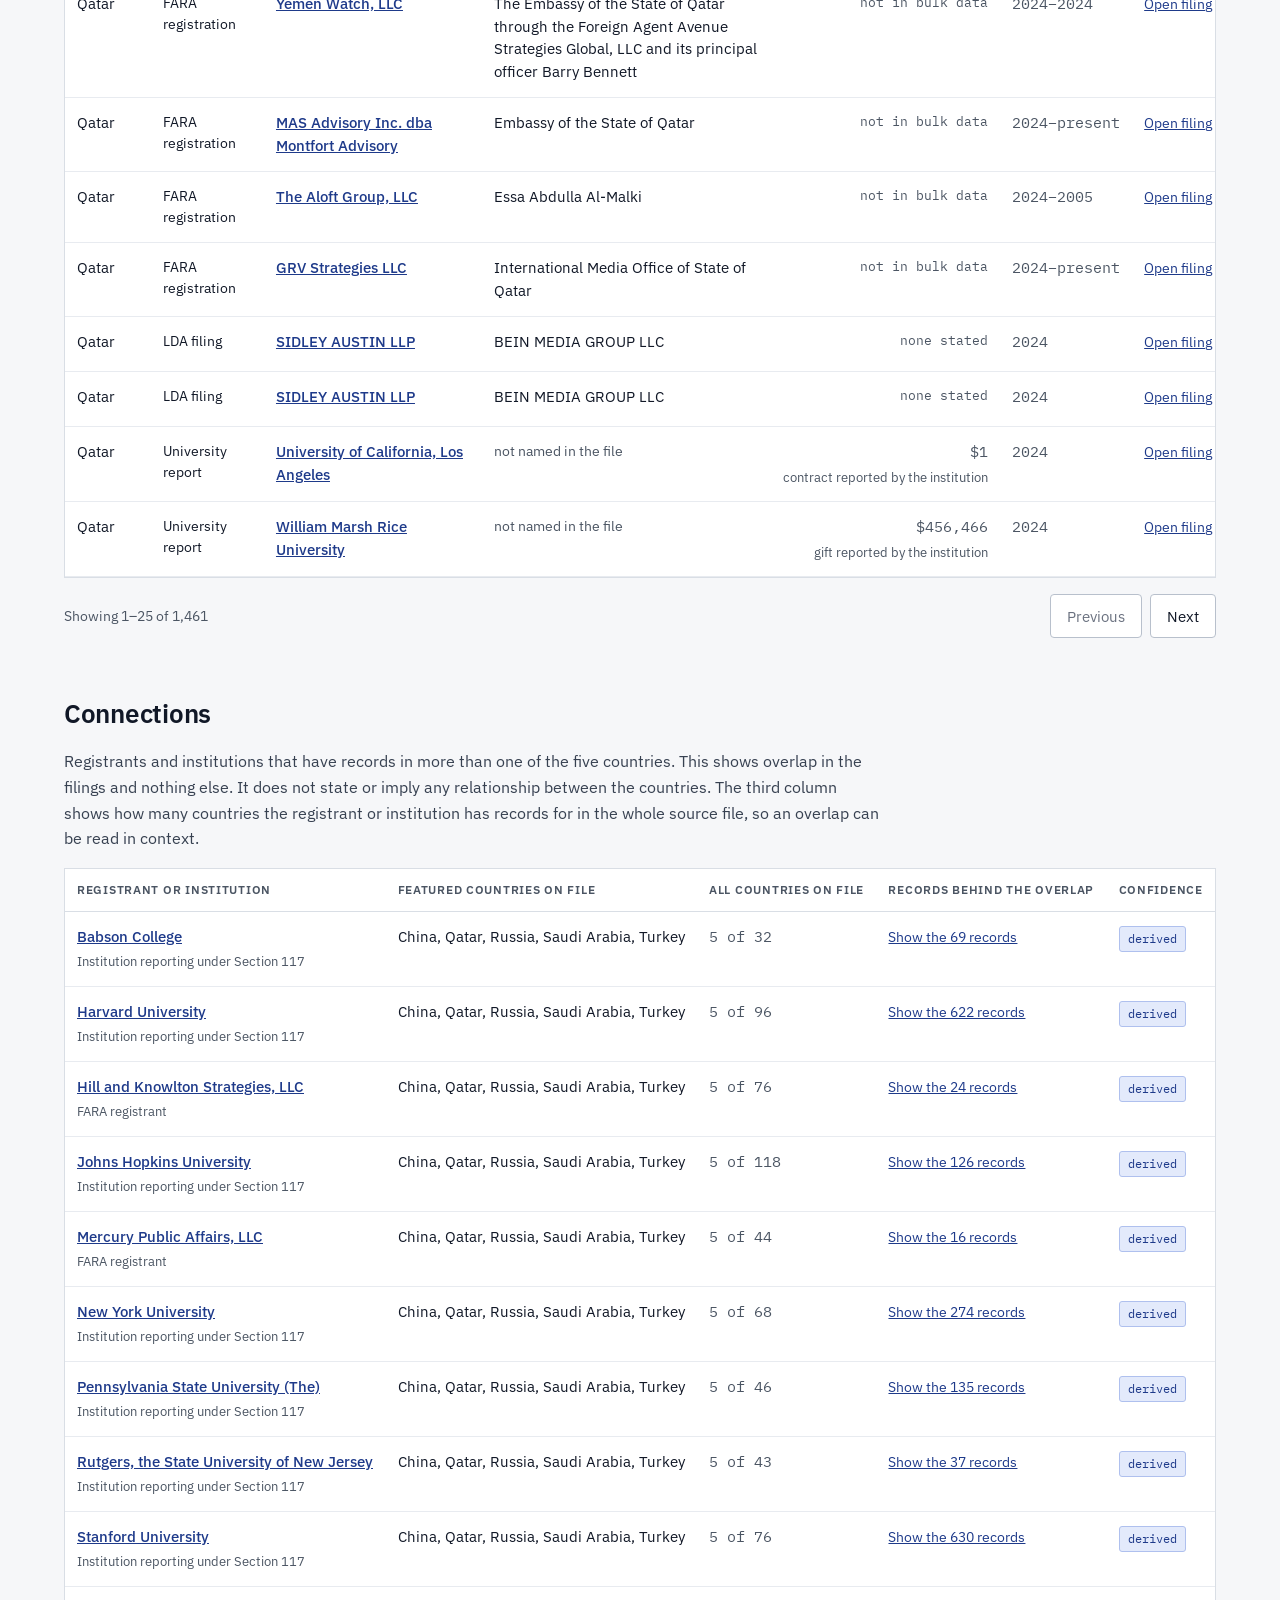
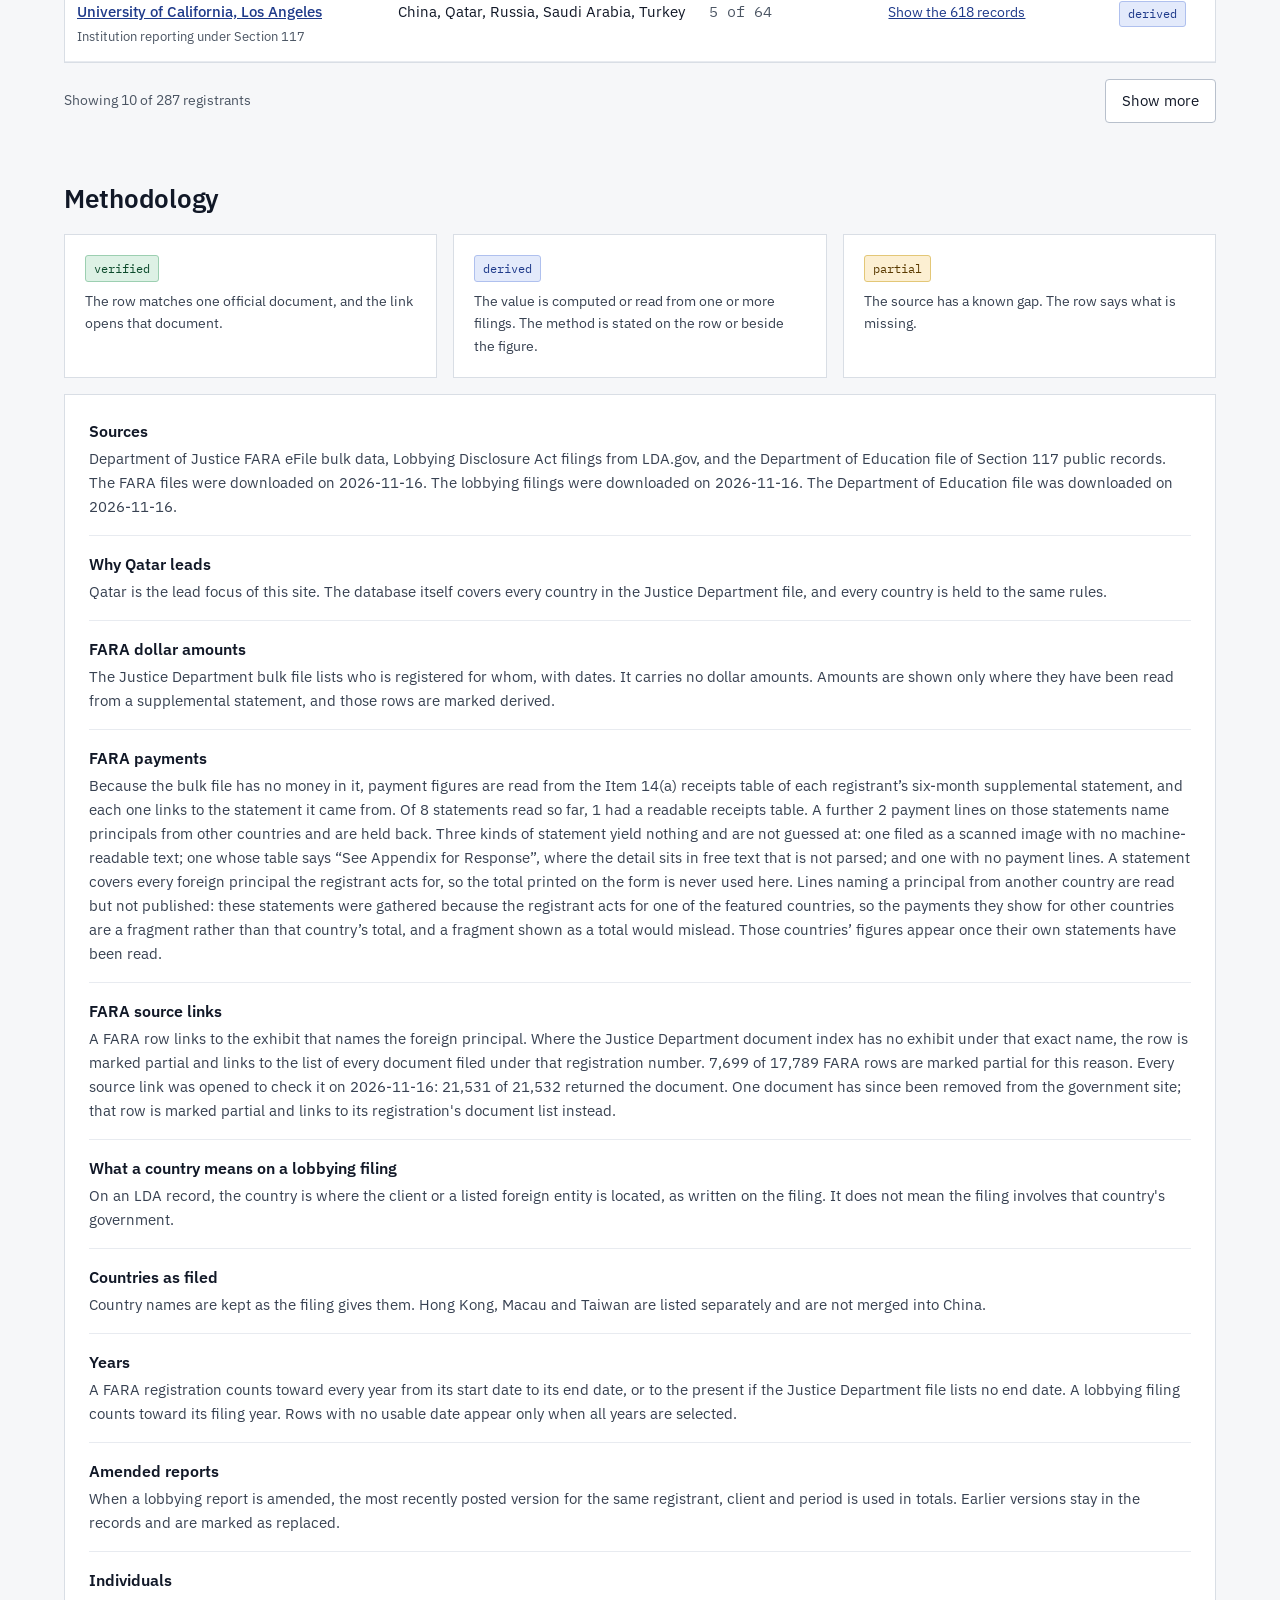
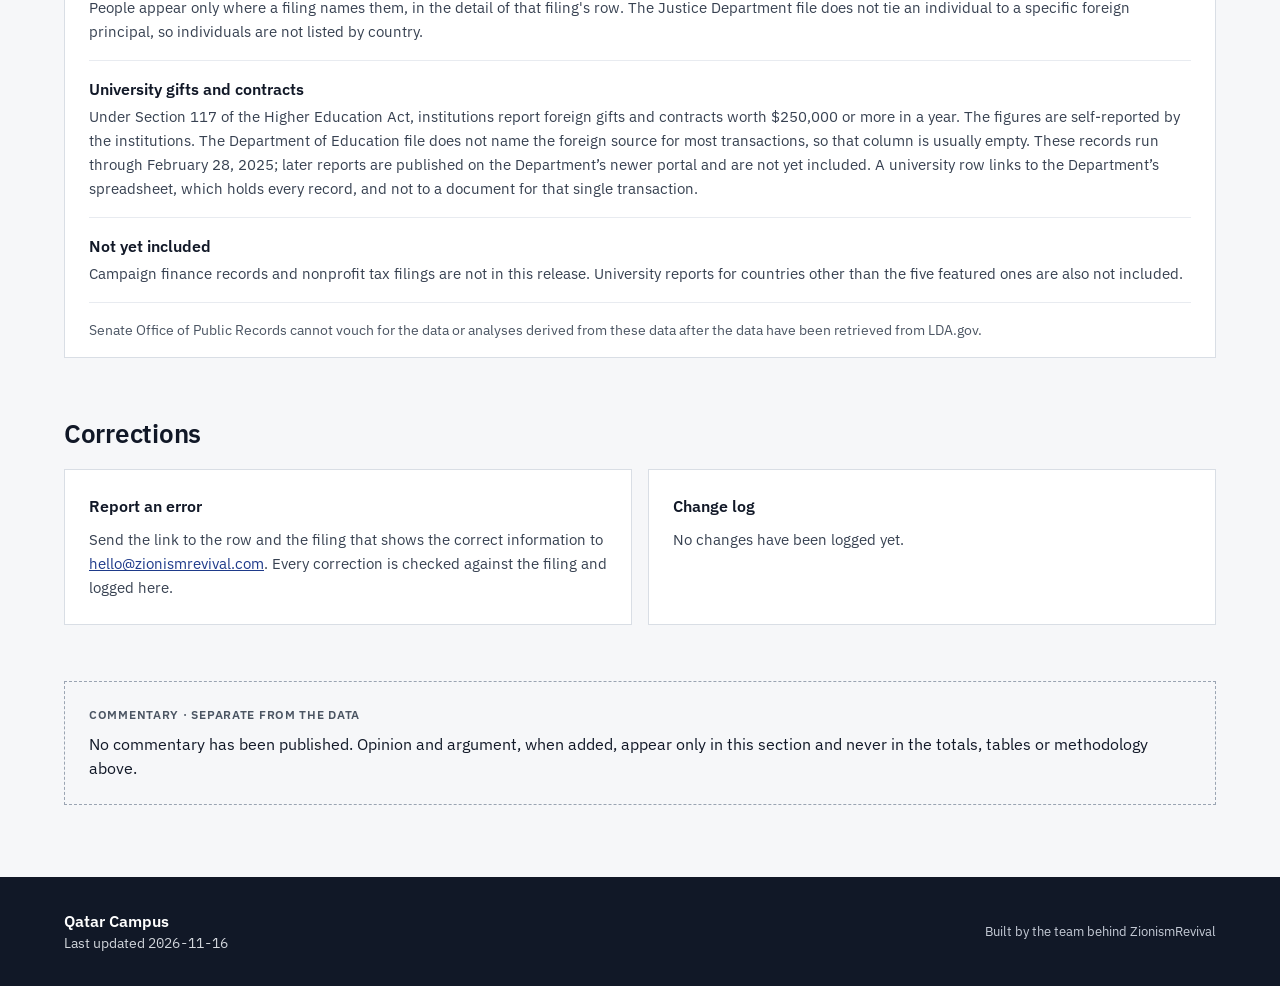
==== commit 988b9416: "Publish only the country whose statements were gathered A statement covers every principal its regis" ====
--- a/site/index.html
+++ b/site/index.html
@@ -154,7 +154,7 @@
 <div class="gap"><h3>Sources</h3><p>Department of Justice FARA eFile bulk data, Lobbying Disclosure Act filings from LDA.gov, and the Department of Education file of Section 117 public records. The FARA files were downloaded on 2026-11-16. The lobbying filings were downloaded on 2026-11-16. The Department of Education file was downloaded on 2026-11-16.</p></div>
 <div class="gap"><h3>Why Qatar leads</h3><p>Qatar is the lead focus of this site. The database itself covers every country in the Justice Department file, and every country is held to the same rules.</p></div>
 <div class="gap"><h3>FARA dollar amounts</h3><p>The Justice Department bulk file lists who is registered for whom, with dates. It carries no dollar amounts. Amounts are shown only where they have been read from a supplemental statement, and those rows are marked derived.</p></div>
-<div class="gap"><h3>FARA payments</h3><p>Because the bulk file has no money in it, payment figures are read from the Item 14(a) receipts table of each registrant&rsquo;s six-month supplemental statement, and each one links to the statement it came from. Of 8 statements read so far, 1 had a readable receipts table. Three kinds of statement yield nothing and are not guessed at: one filed as a scanned image with no machine-readable text; one whose table says &ldquo;See Appendix for Response&rdquo;, where the detail sits in free text that is not parsed; and one with no payment lines. A statement covers every foreign principal the registrant acts for, so the total printed on the form is never used here and only lines naming a particular principal are counted for that country.</p></div>
+<div class="gap"><h3>FARA payments</h3><p>Because the bulk file has no money in it, payment figures are read from the Item 14(a) receipts table of each registrant&rsquo;s six-month supplemental statement, and each one links to the statement it came from. Of 8 statements read so far, 1 had a readable receipts table. A further 2 payment lines on those statements name principals from other countries and are held back. Three kinds of statement yield nothing and are not guessed at: one filed as a scanned image with no machine-readable text; one whose table says &ldquo;See Appendix for Response&rdquo;, where the detail sits in free text that is not parsed; and one with no payment lines. A statement covers every foreign principal the registrant acts for, so the total printed on the form is never used here. Lines naming a principal from another country are read but not published: these statements were gathered because the registrant acts for one of the featured countries, so the payments they show for other countries are a fragment rather than that country&rsquo;s total, and a fragment shown as a total would mislead. Those countries&rsquo; figures appear once their own statements have been read.</p></div>
 <div class="gap"><h3>FARA source links</h3><p>A FARA row links to the exhibit that names the foreign principal. Where the Justice Department document index has no exhibit under that exact name, the row is marked partial and links to the list of every document filed under that registration number. 7,699 of 17,789 FARA rows are marked partial for this reason. Every source link was opened to check it on 2026-11-16: 21,531 of 21,532 returned the document. One document has since been removed from the government site; that row is marked partial and links to its registration&#x27;s document list instead.</p></div>
 <div class="gap"><h3>What a country means on a lobbying filing</h3><p>On an LDA record, the country is where the client or a listed foreign entity is located, as written on the filing. It does not mean the filing involves that country's government.</p></div>
 <div class="gap"><h3>Countries as filed</h3><p>Country names are kept as the filing gives them. Hong Kong, Macau and Taiwan are listed separately and are not merged into China.</p></div>
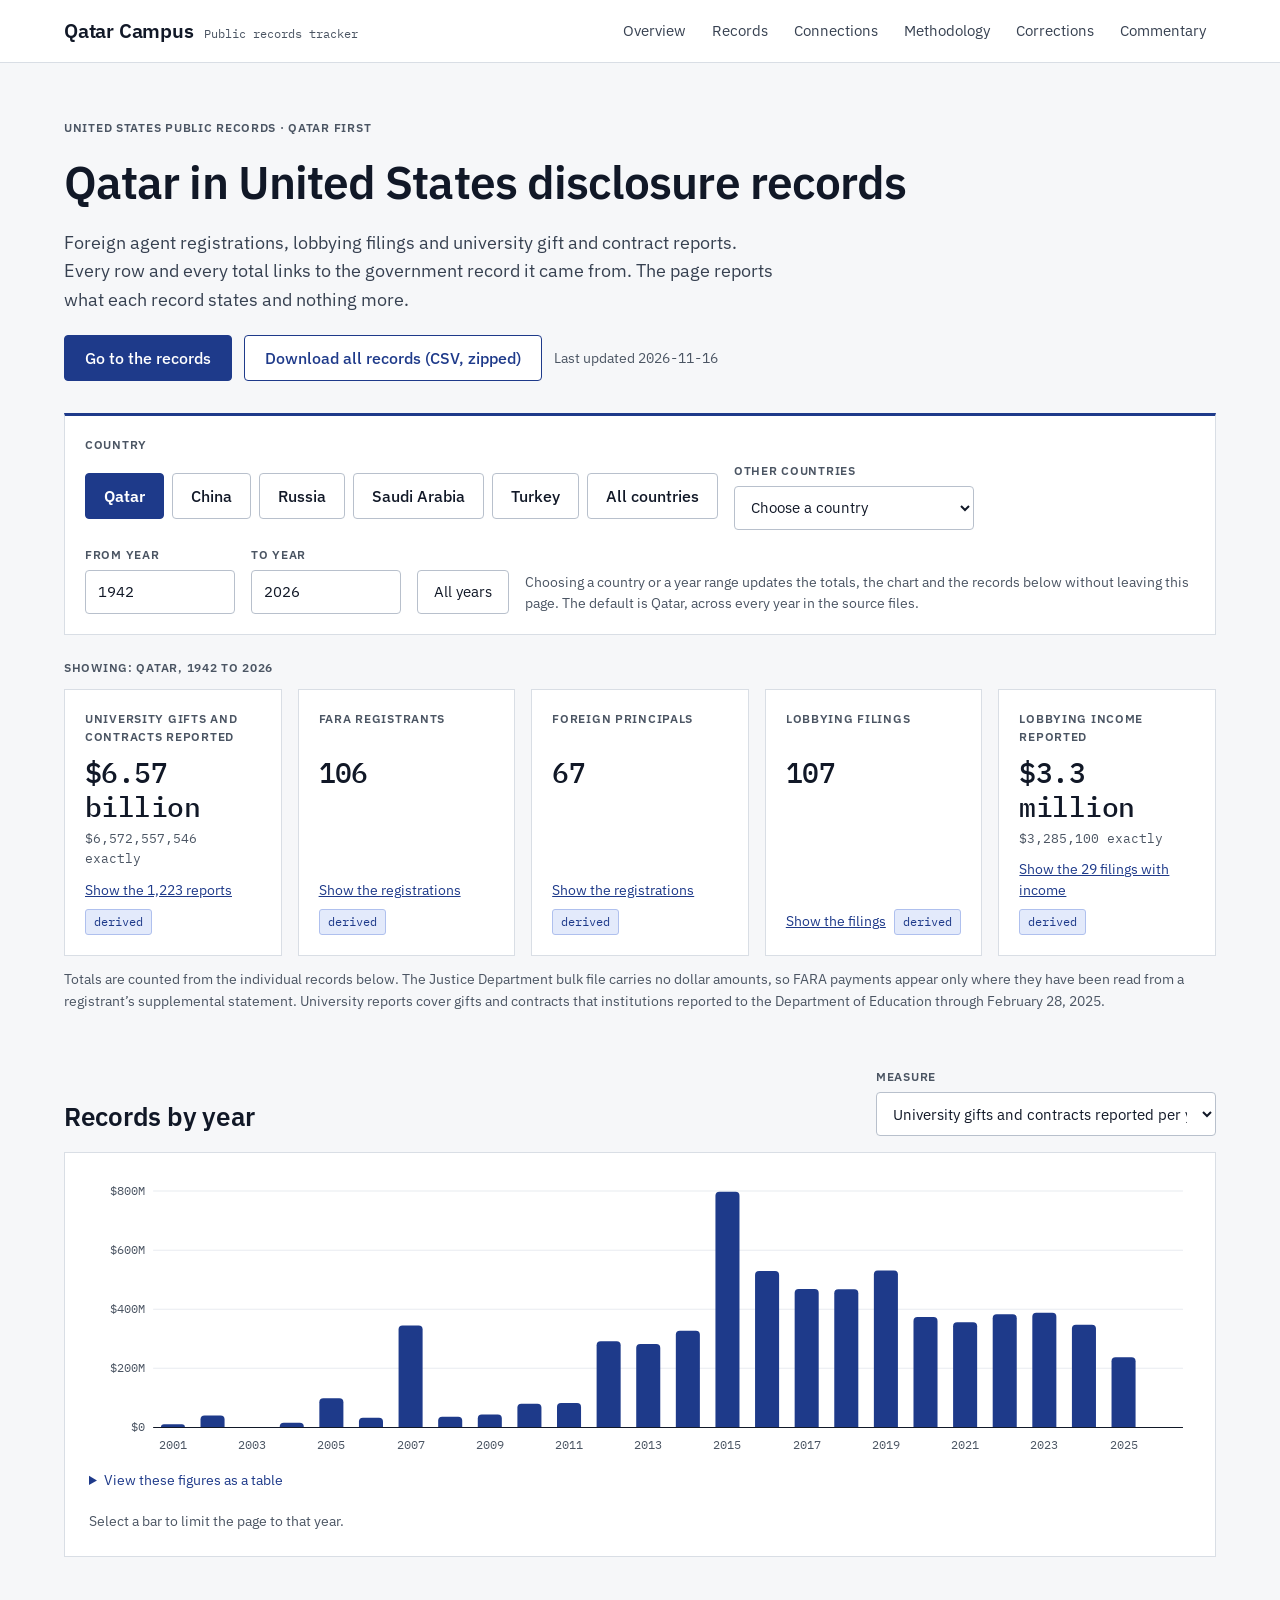
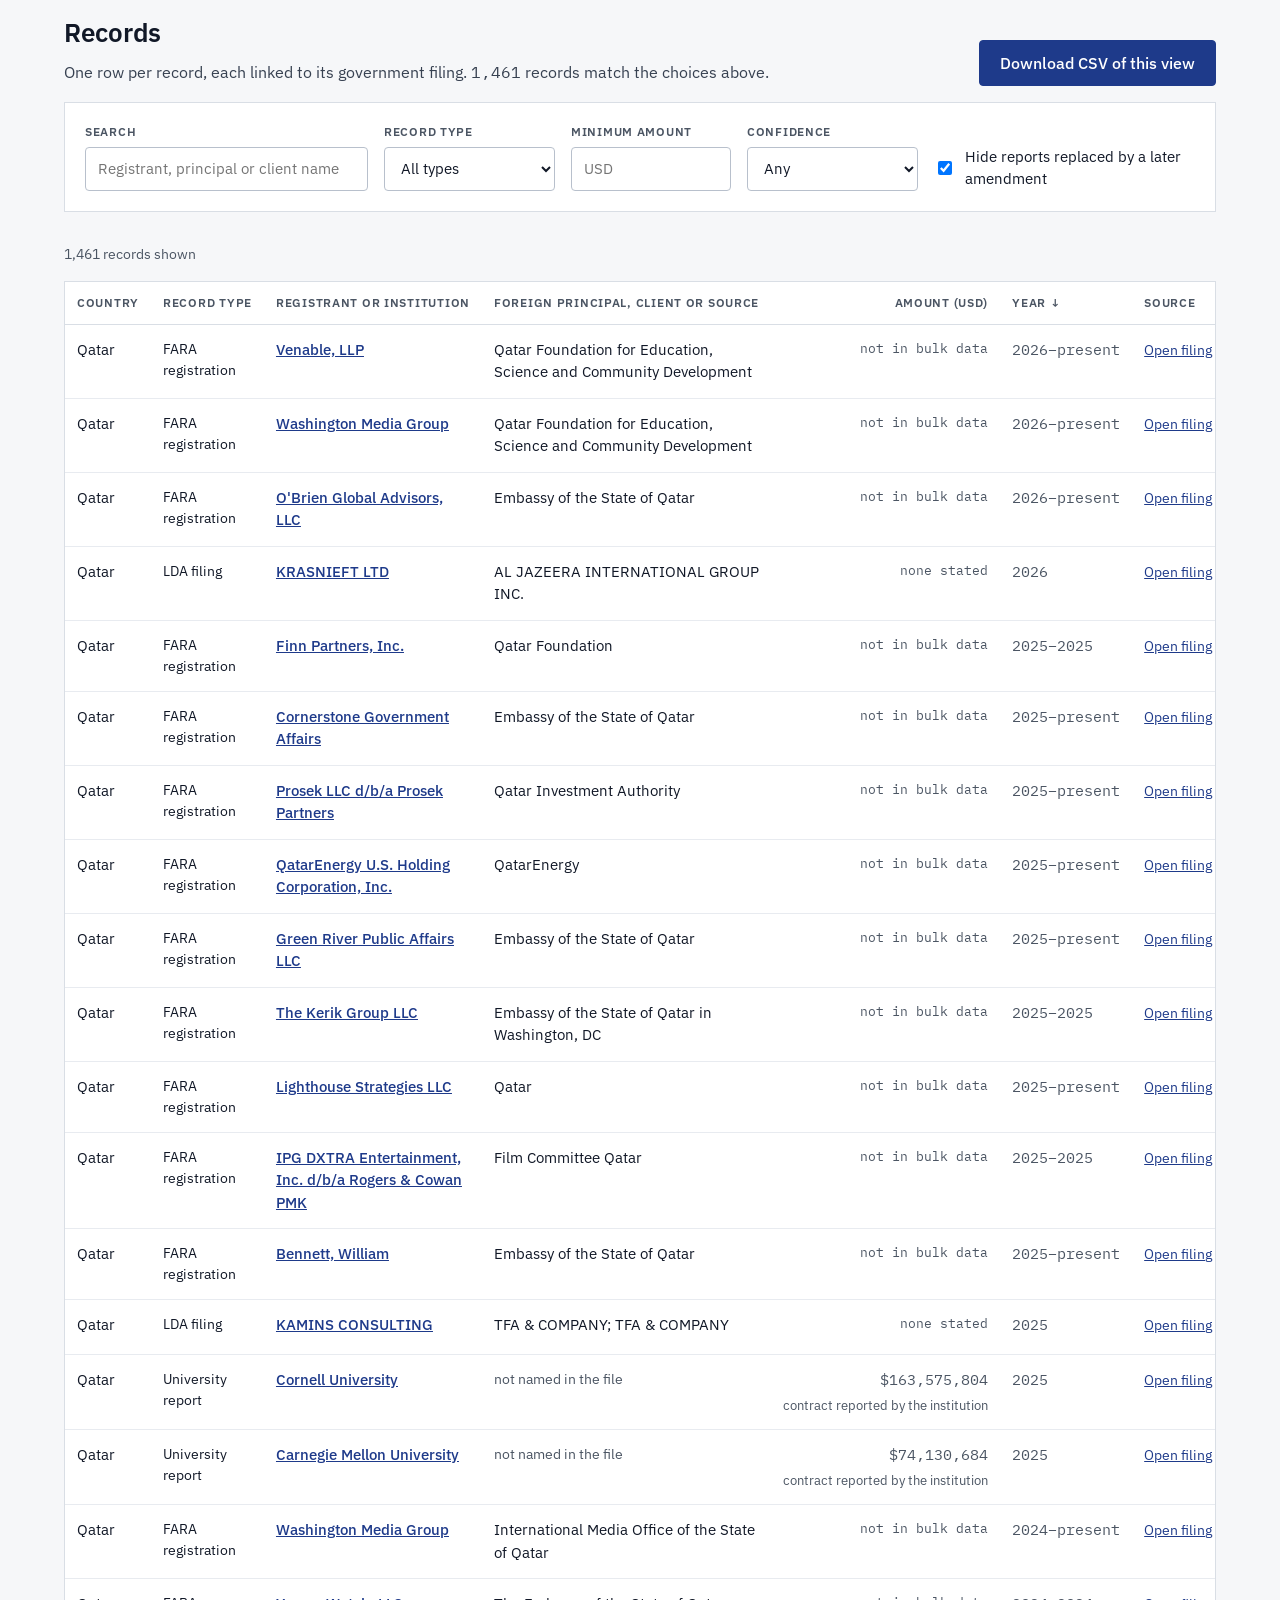
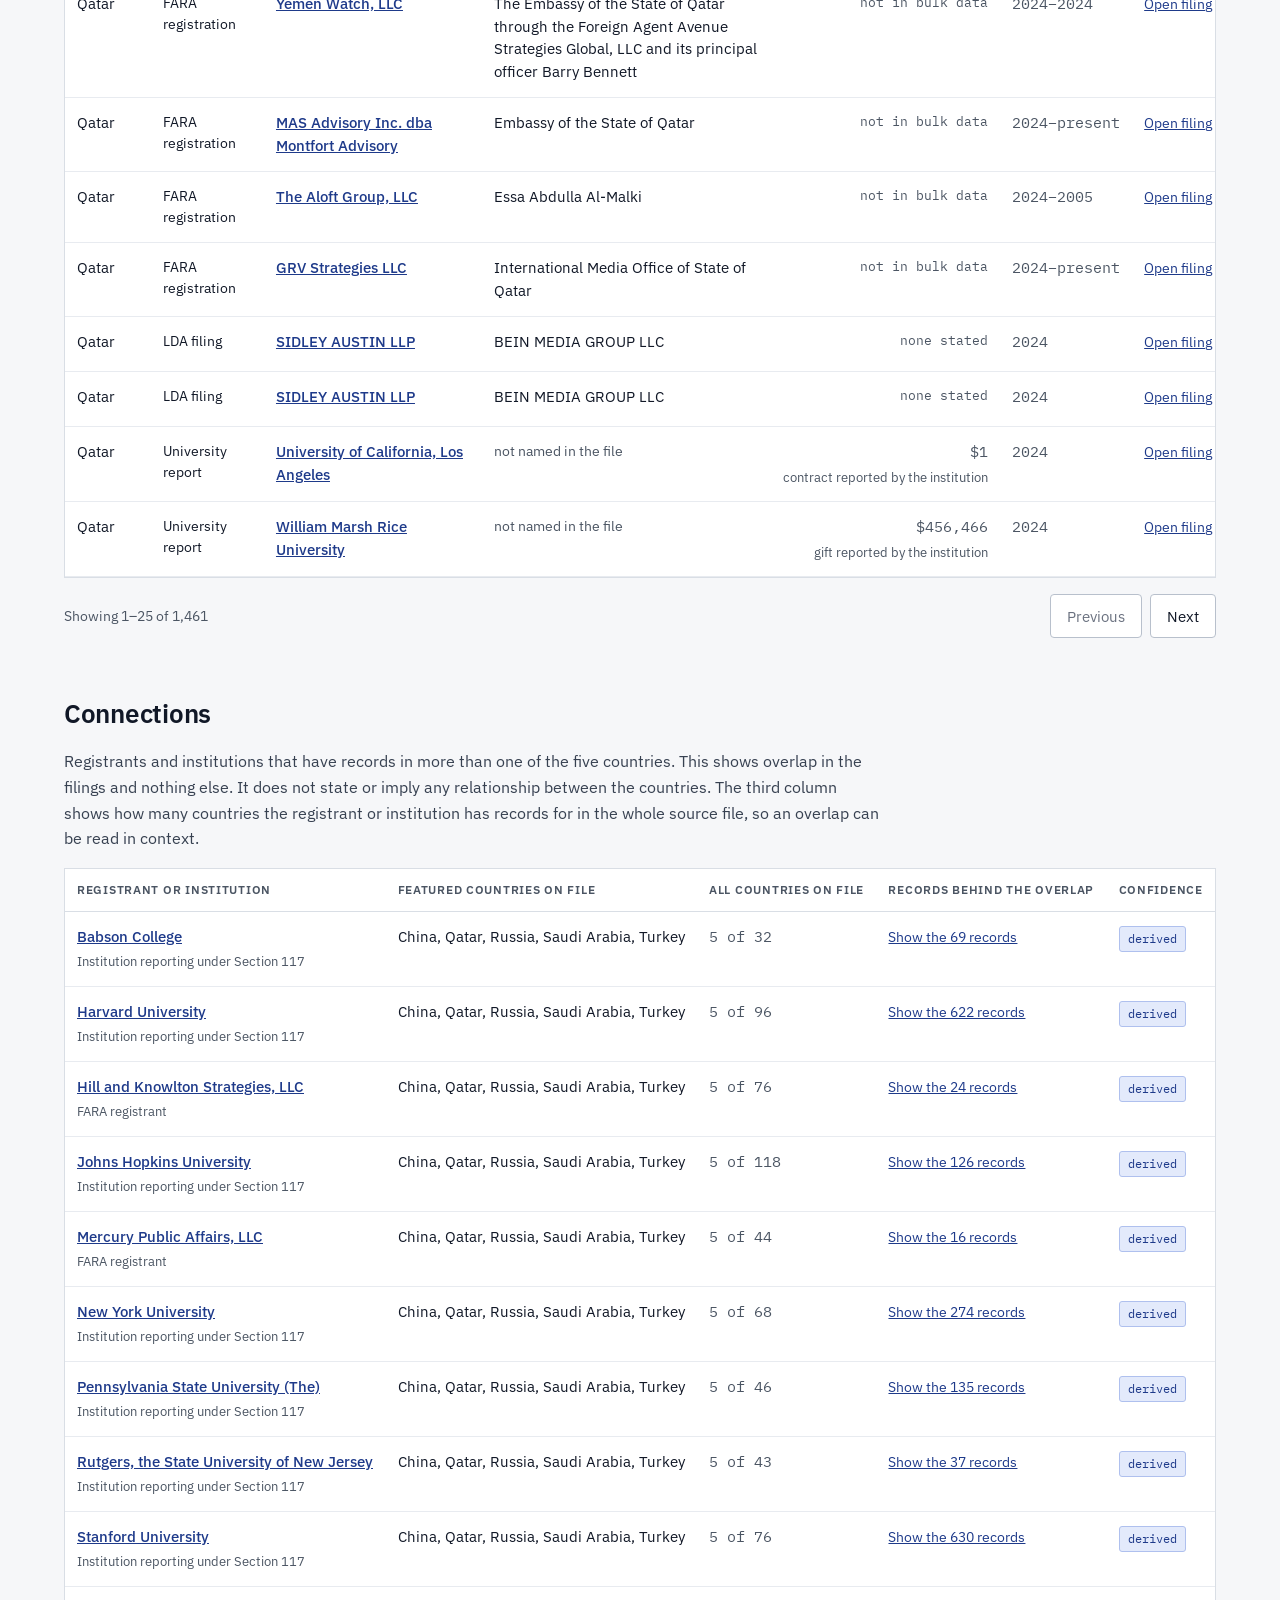
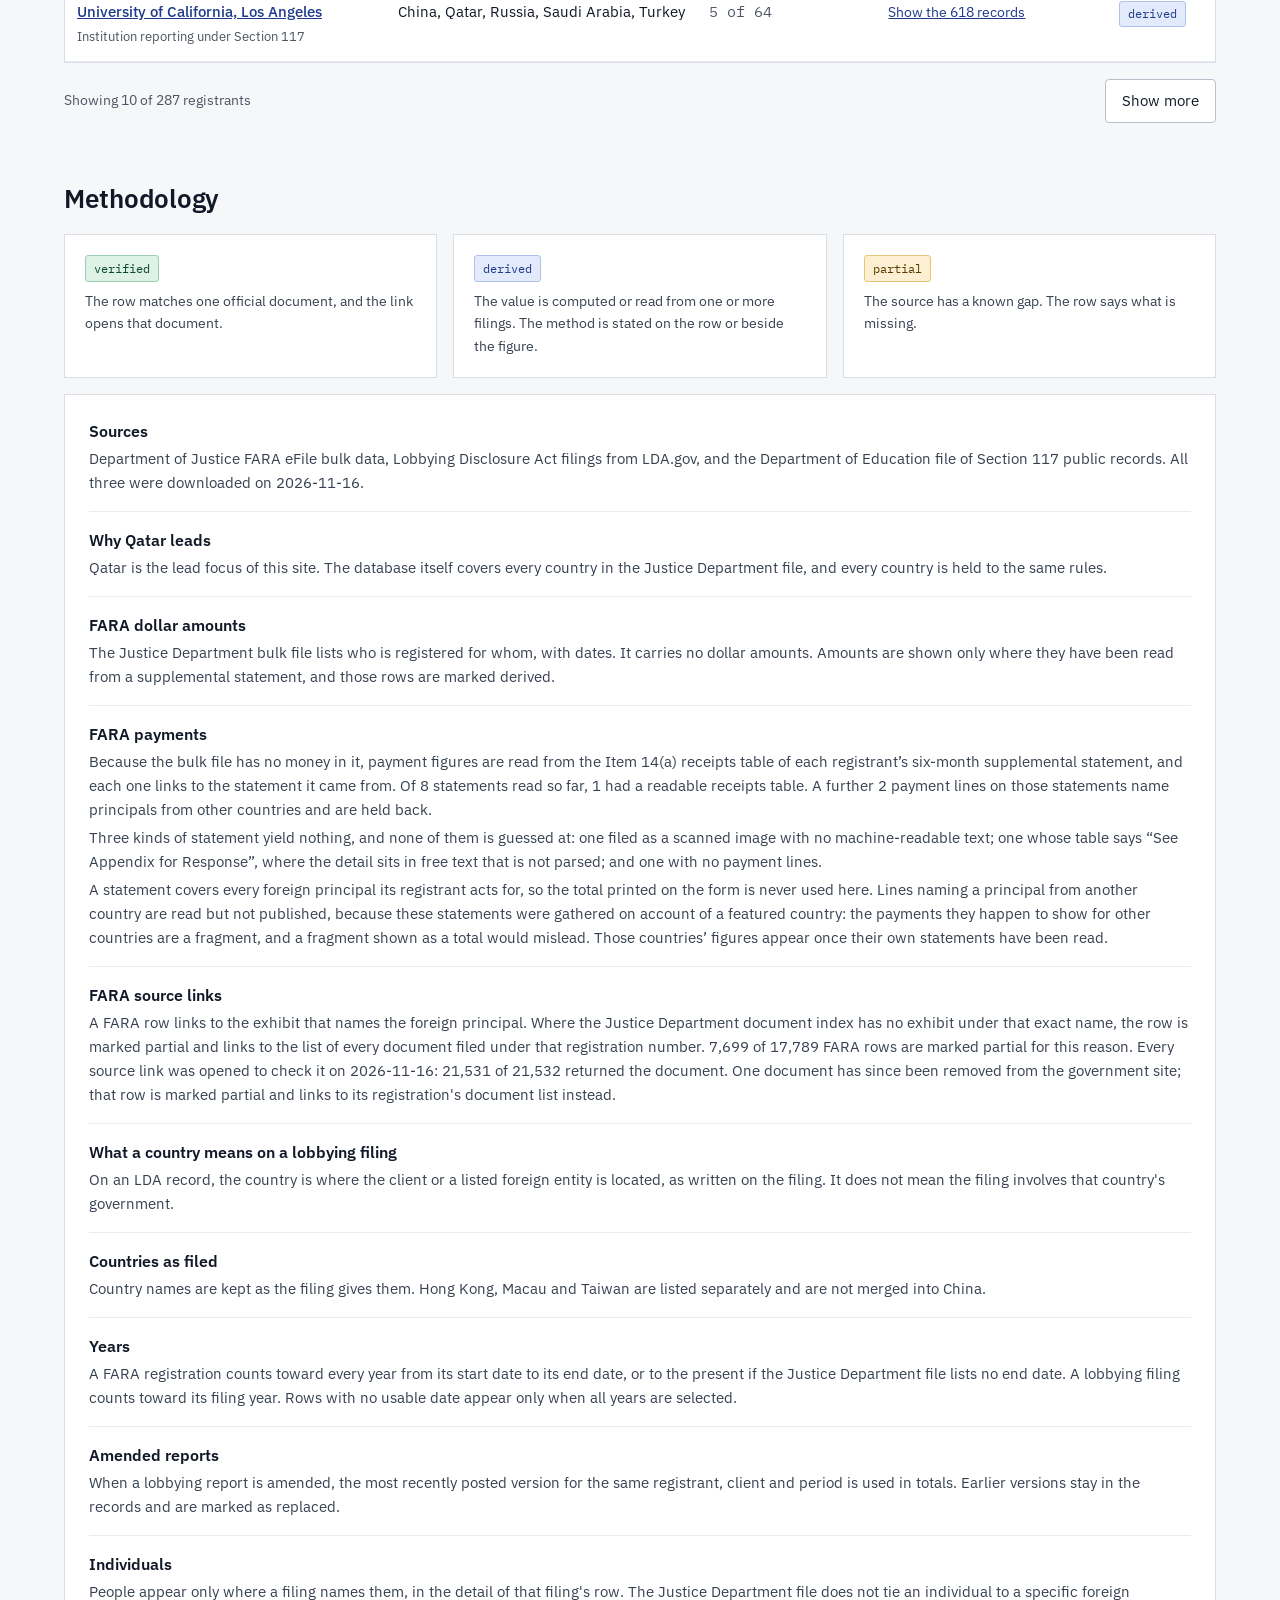
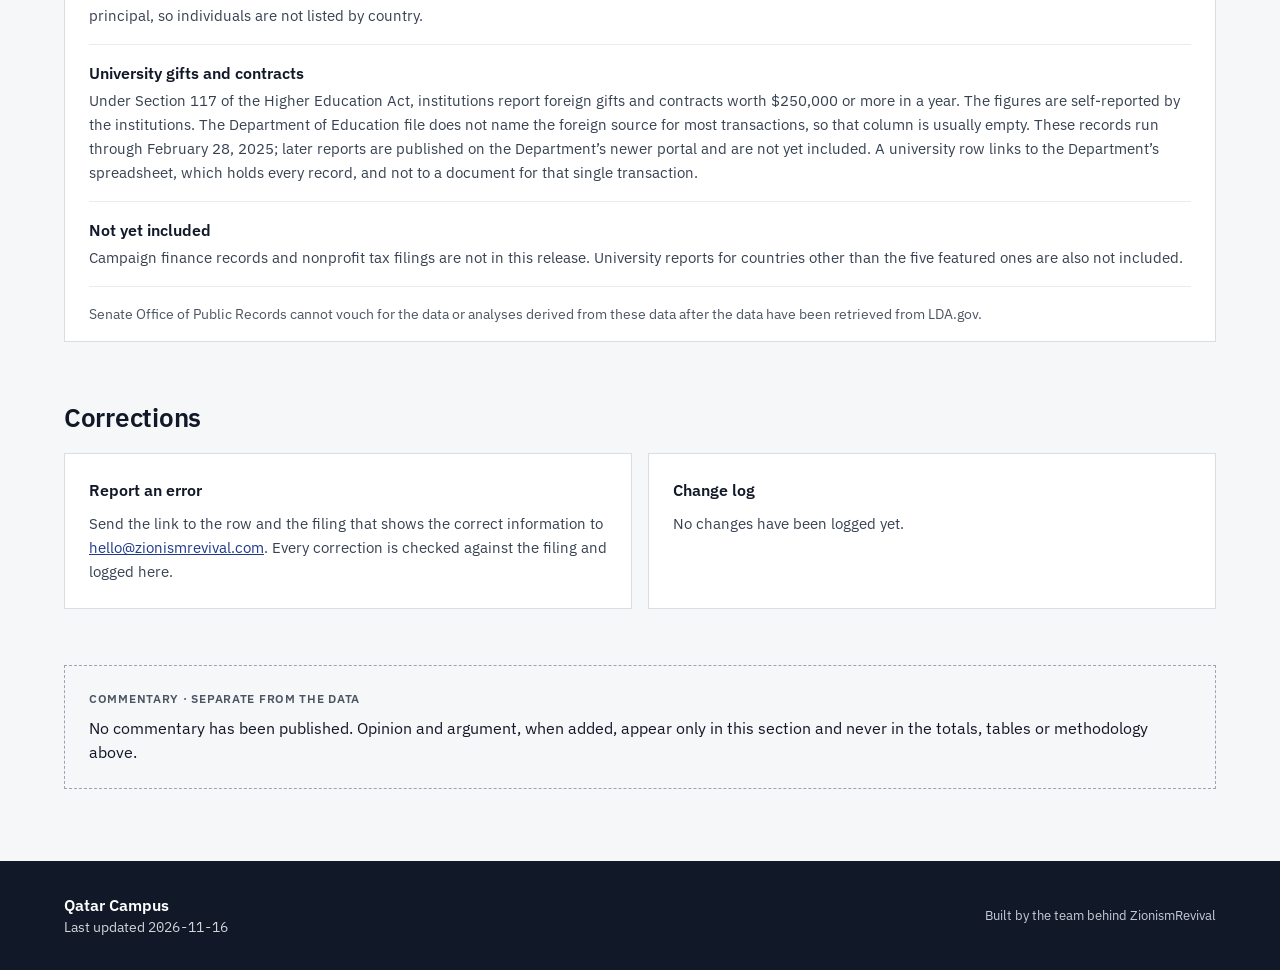
==== commit 27cf4755: "Break up the methodology's longest paragraph Co-Authored-By: Claude Opus 5 <noreply@anthropic.com> C" ====
--- a/site/index.html
+++ b/site/index.html
@@ -13,7 +13,7 @@
 <link rel="preconnect" href="https://fonts.googleapis.com">
 <link rel="preconnect" href="https://fonts.gstatic.com" crossorigin>
 <link rel="stylesheet" href="https://fonts.googleapis.com/css2?family=IBM+Plex+Mono:wght@400;500&amp;family=IBM+Plex+Sans:wght@400;500;600&amp;display=swap">
-<link rel="stylesheet" href="assets/style.css?v=f2183814">
+<link rel="stylesheet" href="assets/style.css?v=fd673e1f">
 <script type="application/ld+json">{"@context": "https://schema.org", "@type": "Dataset", "name": "Qatar Campus: foreign principals in United States disclosure records", "description": "A searchable record of foreign agent registrations, lobbying filings and university gift and contract reports in the United States, drawn from Justice Department, Lobbying Disclosure Act and Department of Education records. Every row links to its government source.", "dateModified": "2026-11-16", "isAccessibleForFree": true, "isBasedOn": ["https://efile.fara.gov/", "https://lda.gov/", "https://fsapartners.ed.gov/"], "creator": {"@type": "Organization", "name": "Qatar Campus"}}</script>
 </head>
 <body>
@@ -151,10 +151,13 @@
 <div class="card flag"><div><span class="tag tag-partial">partial</span></div><p>The source has a known gap. The row says what is missing.</p></div>
 </div>
 <div class="card gaps">
-<div class="gap"><h3>Sources</h3><p>Department of Justice FARA eFile bulk data, Lobbying Disclosure Act filings from LDA.gov, and the Department of Education file of Section 117 public records. The FARA files were downloaded on 2026-11-16. The lobbying filings were downloaded on 2026-11-16. The Department of Education file was downloaded on 2026-11-16.</p></div>
+<div class="gap"><h3>Sources</h3><p>Department of Justice FARA eFile bulk data, Lobbying Disclosure Act filings from LDA.gov, and the Department of Education file of Section 117 public records. All three were downloaded on 2026-11-16.</p></div>
 <div class="gap"><h3>Why Qatar leads</h3><p>Qatar is the lead focus of this site. The database itself covers every country in the Justice Department file, and every country is held to the same rules.</p></div>
 <div class="gap"><h3>FARA dollar amounts</h3><p>The Justice Department bulk file lists who is registered for whom, with dates. It carries no dollar amounts. Amounts are shown only where they have been read from a supplemental statement, and those rows are marked derived.</p></div>
-<div class="gap"><h3>FARA payments</h3><p>Because the bulk file has no money in it, payment figures are read from the Item 14(a) receipts table of each registrant&rsquo;s six-month supplemental statement, and each one links to the statement it came from. Of 8 statements read so far, 1 had a readable receipts table. A further 2 payment lines on those statements name principals from other countries and are held back. Three kinds of statement yield nothing and are not guessed at: one filed as a scanned image with no machine-readable text; one whose table says &ldquo;See Appendix for Response&rdquo;, where the detail sits in free text that is not parsed; and one with no payment lines. A statement covers every foreign principal the registrant acts for, so the total printed on the form is never used here. Lines naming a principal from another country are read but not published: these statements were gathered because the registrant acts for one of the featured countries, so the payments they show for other countries are a fragment rather than that country&rsquo;s total, and a fragment shown as a total would mislead. Those countries&rsquo; figures appear once their own statements have been read.</p></div>
+<div class="gap"><h3>FARA payments</h3>
+<p>Because the bulk file has no money in it, payment figures are read from the Item 14(a) receipts table of each registrant&rsquo;s six-month supplemental statement, and each one links to the statement it came from. Of 8 statements read so far, 1 had a readable receipts table. A further 2 payment lines on those statements name principals from other countries and are held back.</p>
+<p>Three kinds of statement yield nothing, and none of them is guessed at: one filed as a scanned image with no machine-readable text; one whose table says &ldquo;See Appendix for Response&rdquo;, where the detail sits in free text that is not parsed; and one with no payment lines.</p>
+<p>A statement covers every foreign principal its registrant acts for, so the total printed on the form is never used here. Lines naming a principal from another country are read but not published, because these statements were gathered on account of a featured country: the payments they happen to show for other countries are a fragment, and a fragment shown as a total would mislead. Those countries&rsquo; figures appear once their own statements have been read.</p></div>
 <div class="gap"><h3>FARA source links</h3><p>A FARA row links to the exhibit that names the foreign principal. Where the Justice Department document index has no exhibit under that exact name, the row is marked partial and links to the list of every document filed under that registration number. 7,699 of 17,789 FARA rows are marked partial for this reason. Every source link was opened to check it on 2026-11-16: 21,531 of 21,532 returned the document. One document has since been removed from the government site; that row is marked partial and links to its registration&#x27;s document list instead.</p></div>
 <div class="gap"><h3>What a country means on a lobbying filing</h3><p>On an LDA record, the country is where the client or a listed foreign entity is located, as written on the filing. It does not mean the filing involves that country's government.</p></div>
 <div class="gap"><h3>Countries as filed</h3><p>Country names are kept as the filing gives them. Hong Kong, Macau and Taiwan are listed separately and are not merged into China.</p></div>
@@ -190,6 +193,6 @@
 <div class="credit">Built by the team behind ZionismRevival</div>
 </div>
 </footer>
-<script src="assets/app.js?v=f2183814" defer></script>
+<script src="assets/app.js?v=fd673e1f" defer></script>
 </body>
 </html>
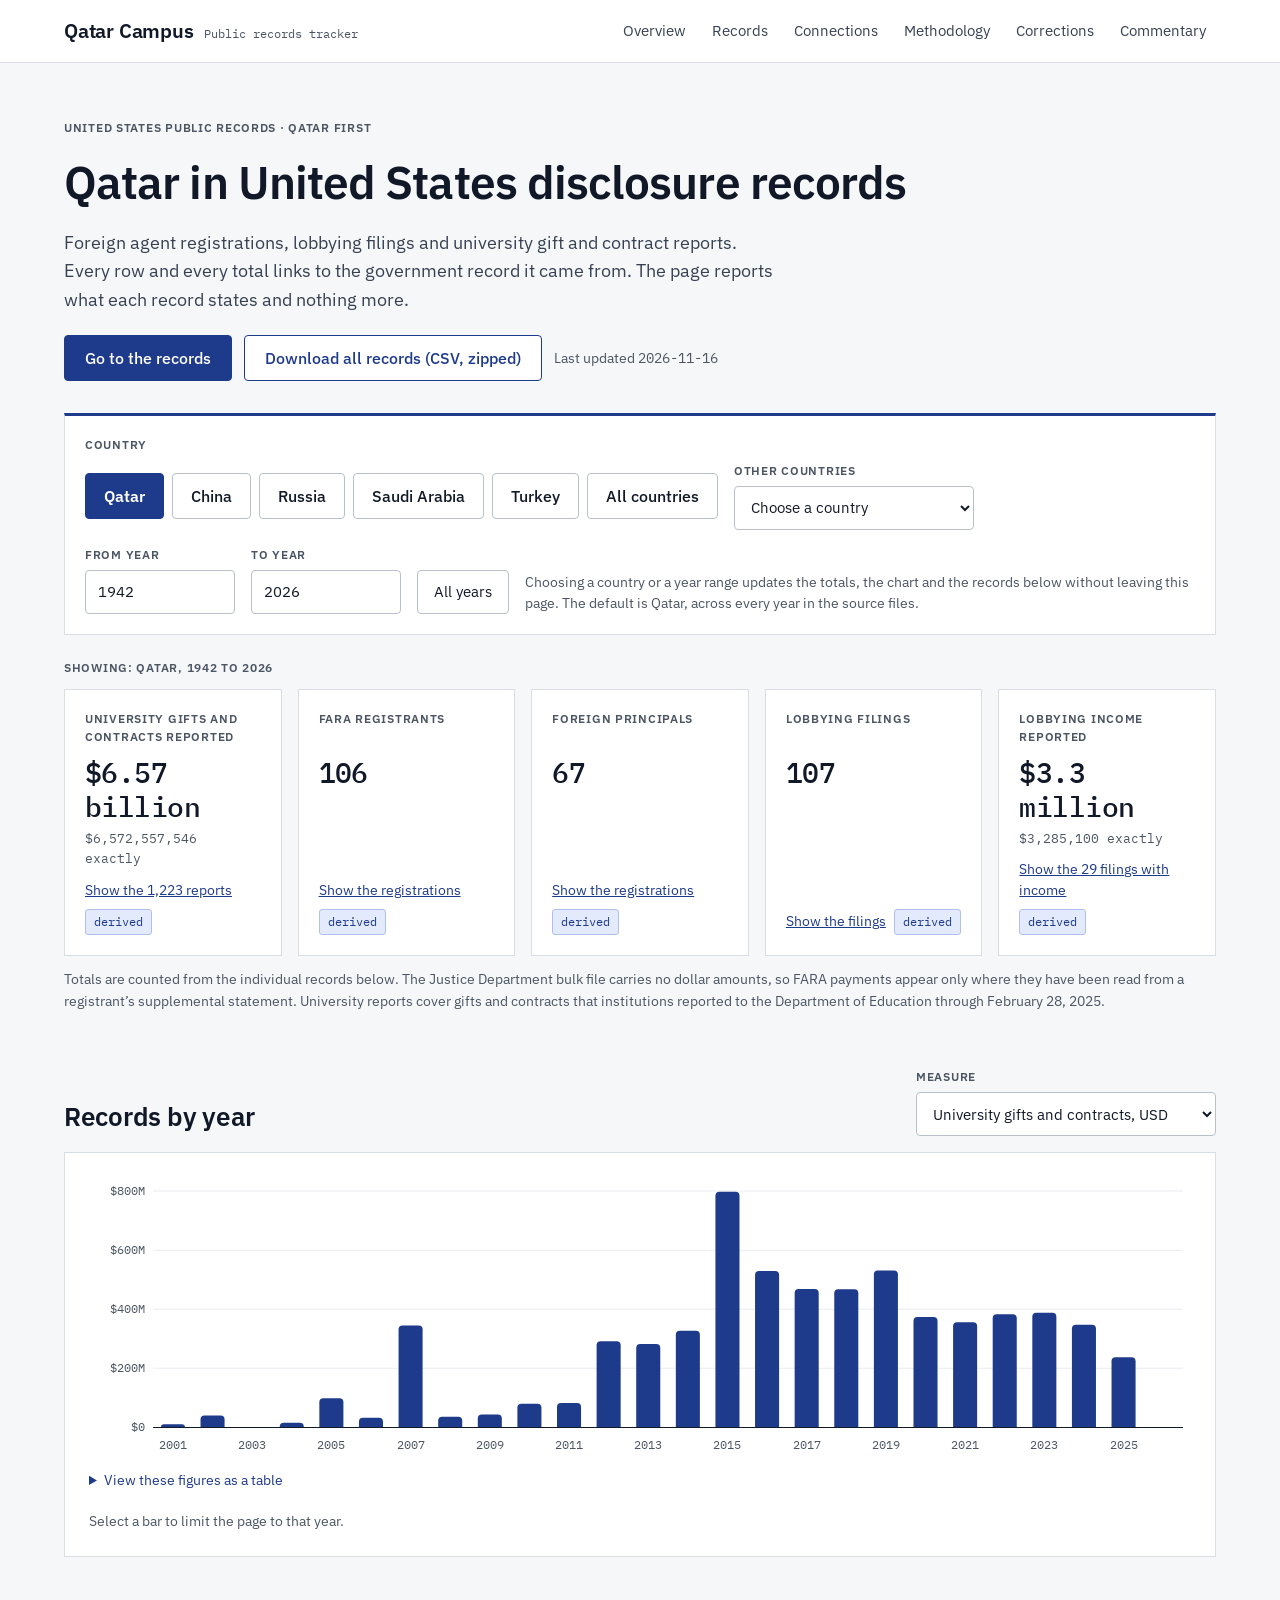
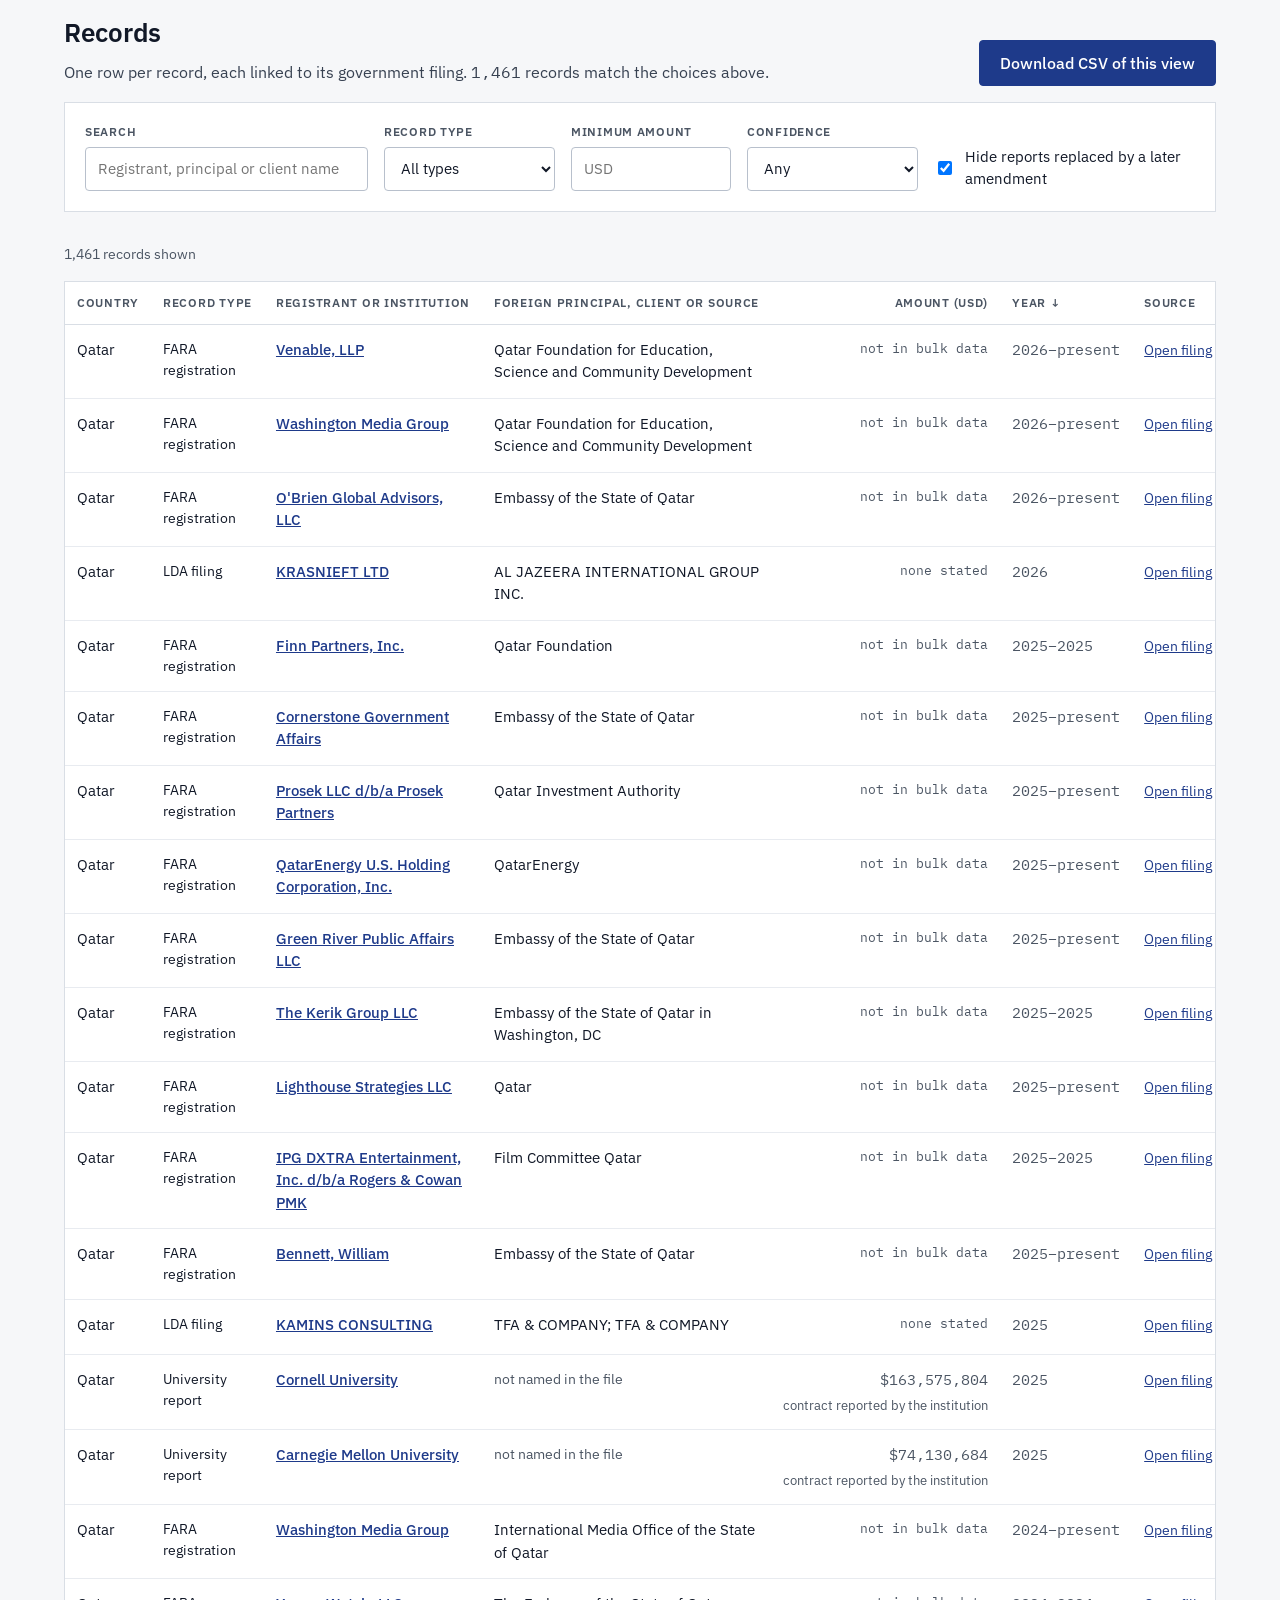
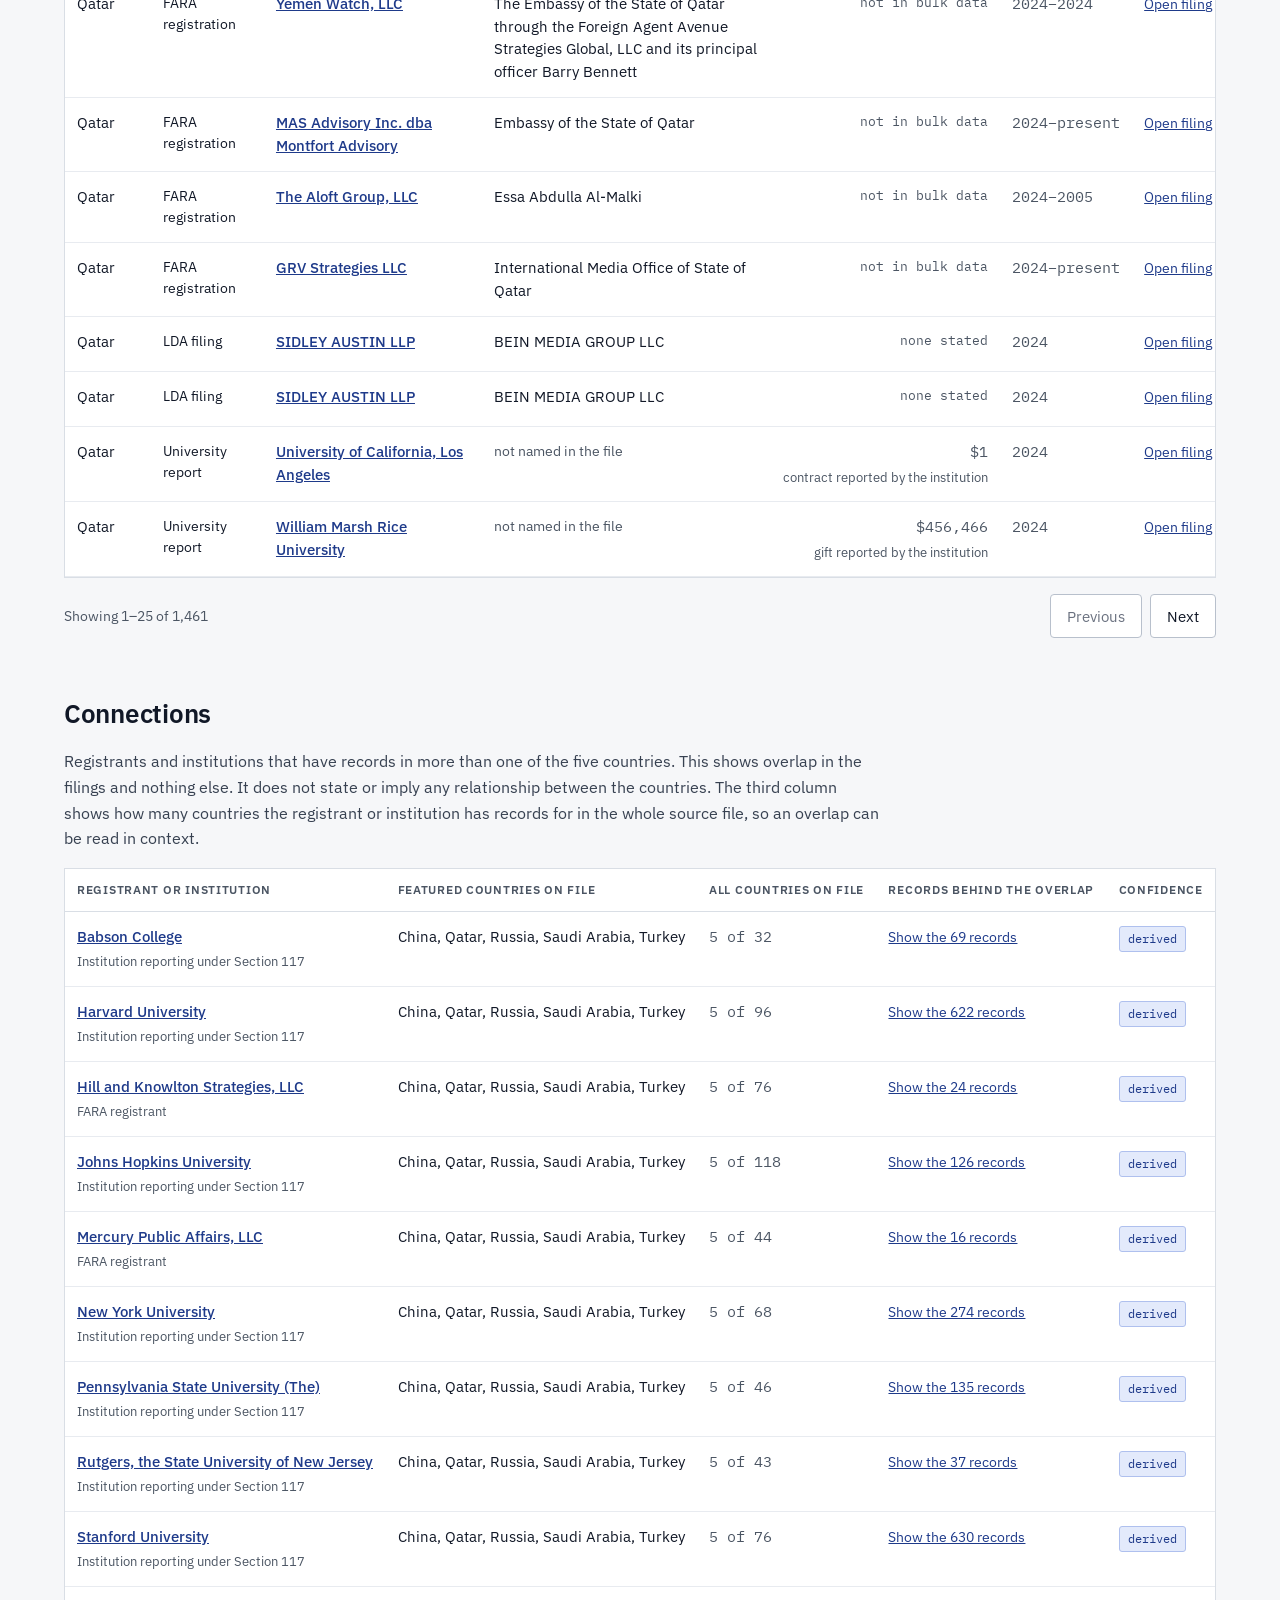
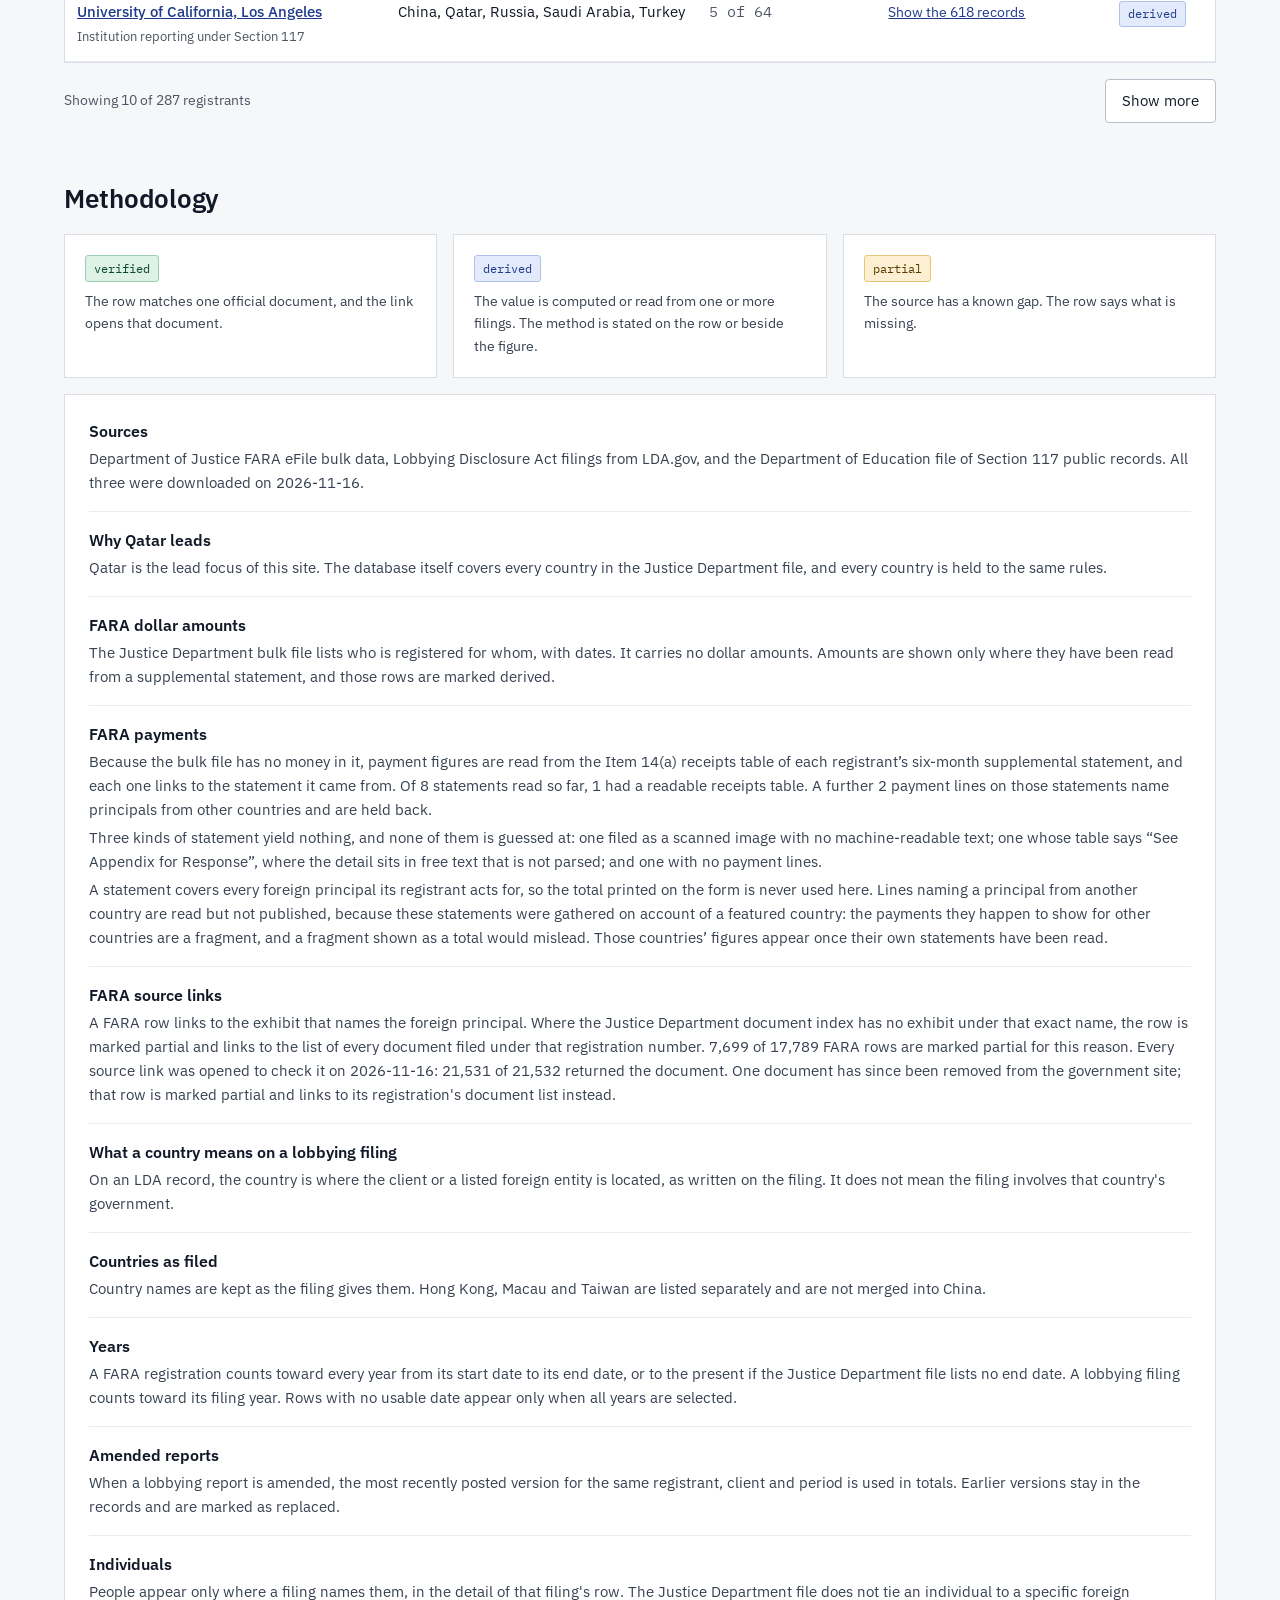
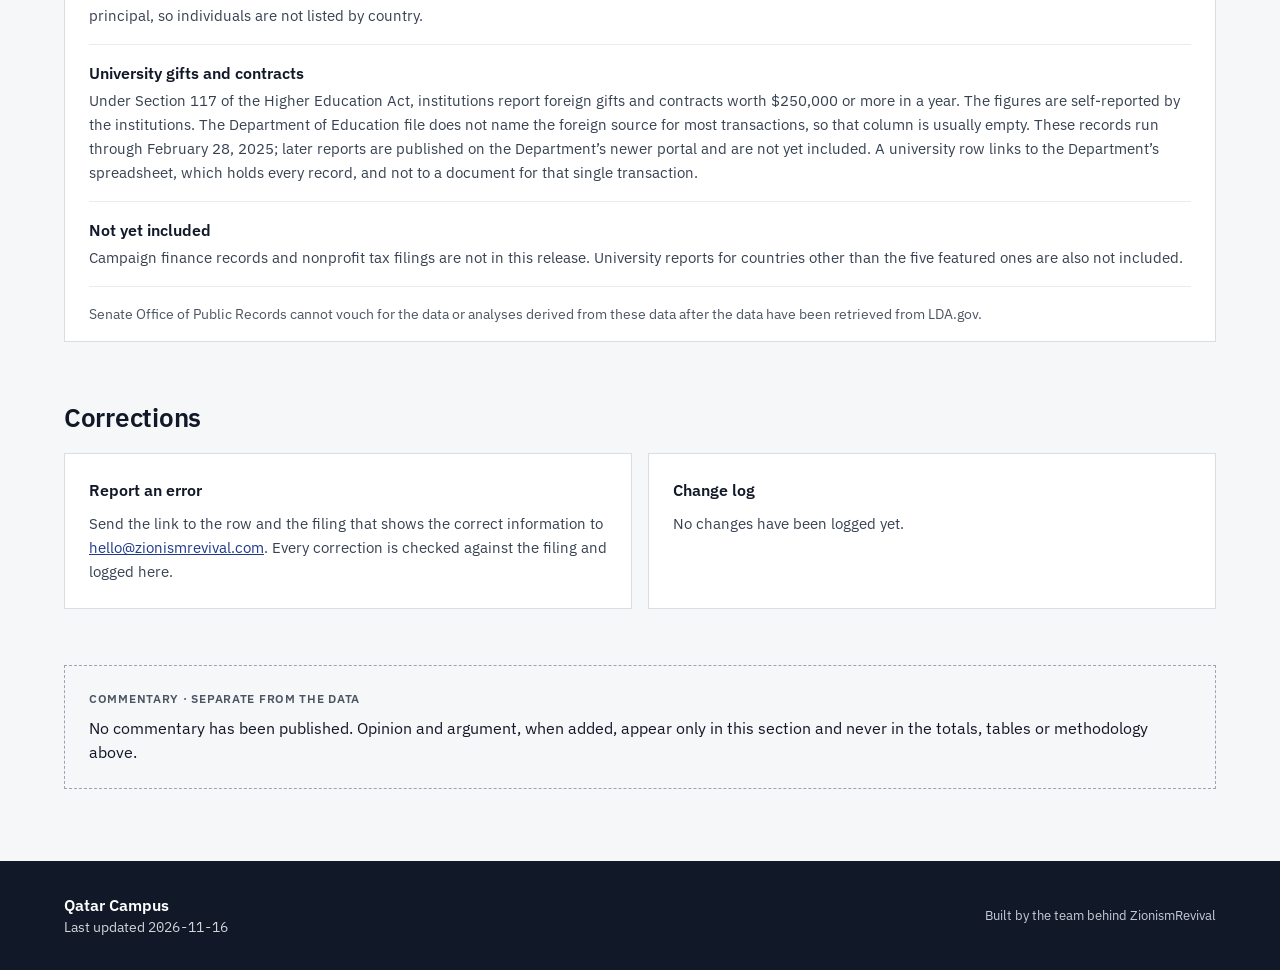
==== commit a4982d77: "Shorten the chart measure labels so they fit the control Co-Authored-By: Claude Opus 5 <noreply@anth" ====
--- a/site/index.html
+++ b/site/index.html
@@ -73,14 +73,14 @@
 <section class="section" aria-labelledby="chart-title">
 <div class="section-head">
 <h2 id="chart-title">Records by year</h2>
-<div class="field mid" style="flex: 0 1 340px">
+<div class="field mid" style="flex: 0 1 300px">
 <label class="label" for="measure">Measure</label>
 <select id="measure">
-<option value="uni">University gifts and contracts reported per year (USD)</option>
-<option value="fara">FARA registrations active in each year</option>
-<option value="lda">Lobbying filings per year</option>
-<option value="income">Lobbying income reported per year (USD)</option>
-<option value="fee">FARA payments read from statements, per year (USD)</option>
+<option value="uni">University gifts and contracts, USD</option>
+<option value="fara">FARA registrations active</option>
+<option value="lda">Lobbying filings</option>
+<option value="income">Lobbying income reported, USD</option>
+<option value="fee">FARA payments from statements, USD</option>
 </select>
 </div>
 </div>
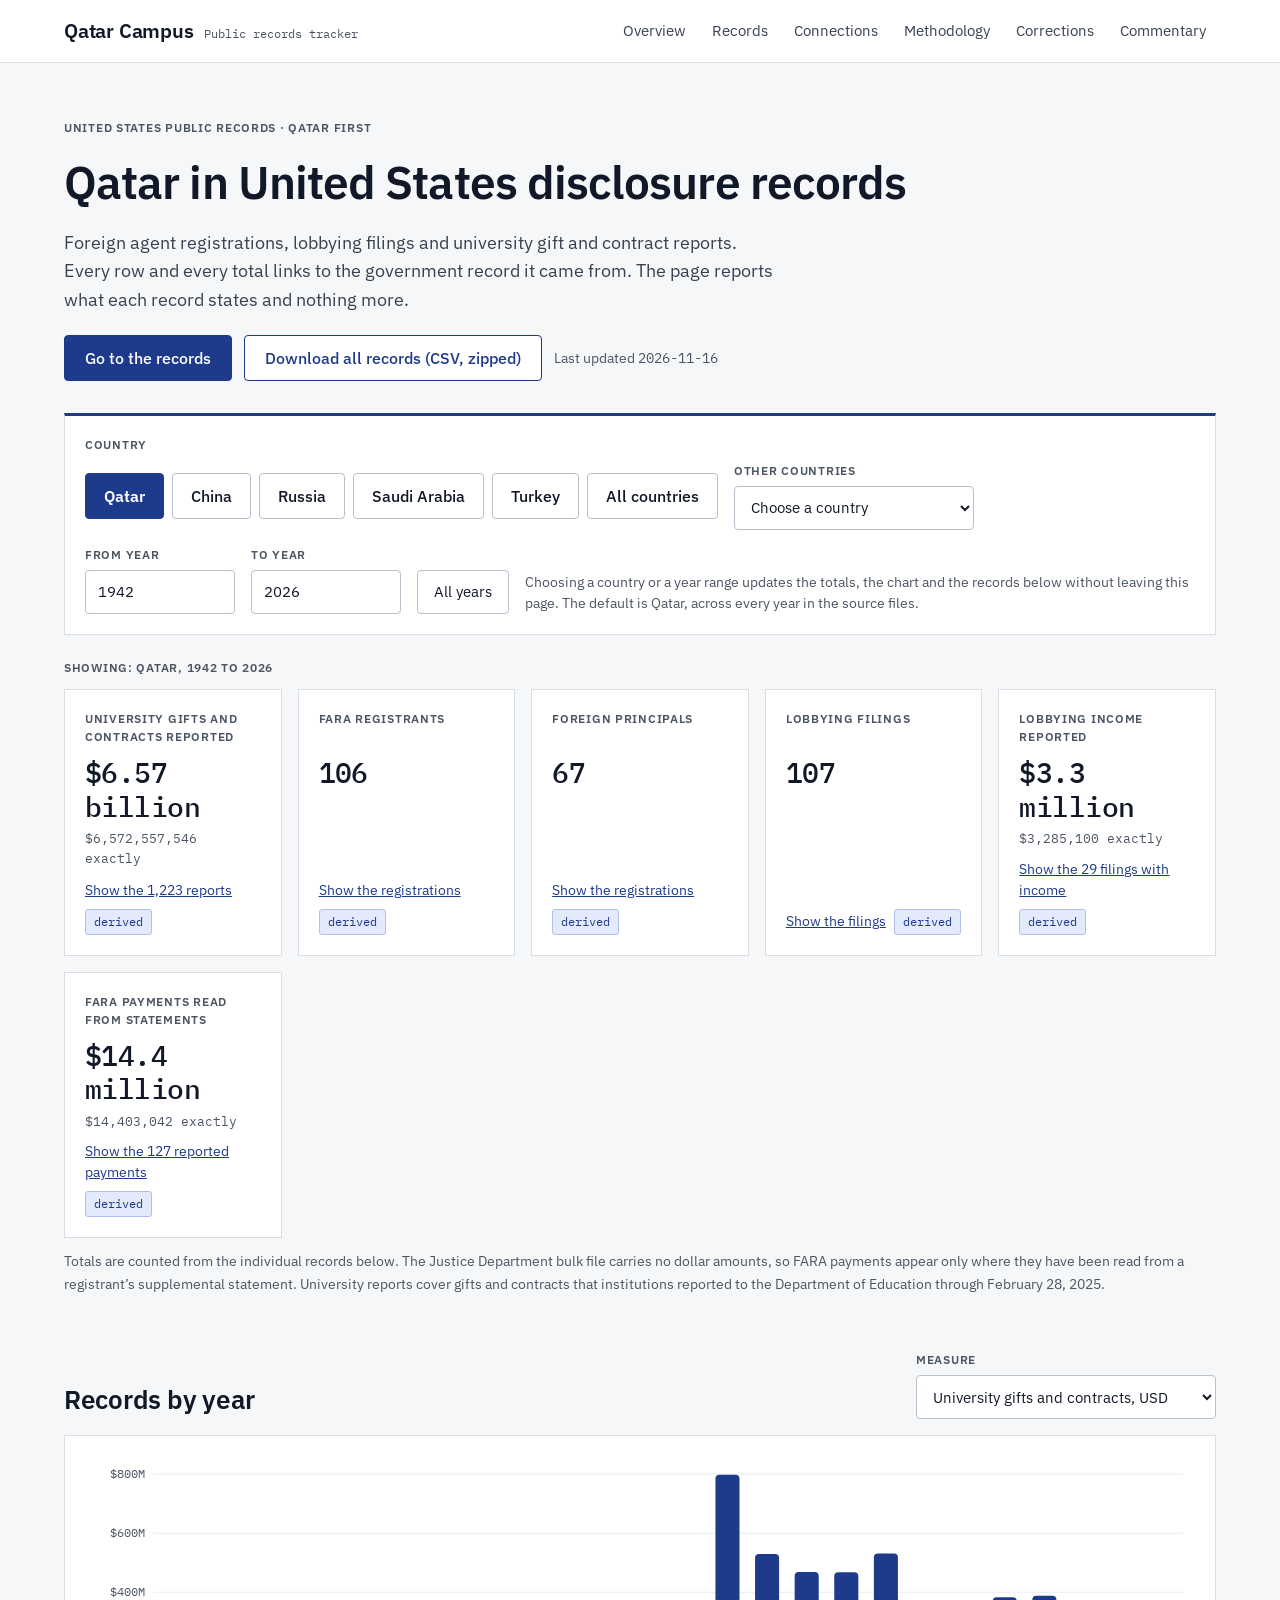
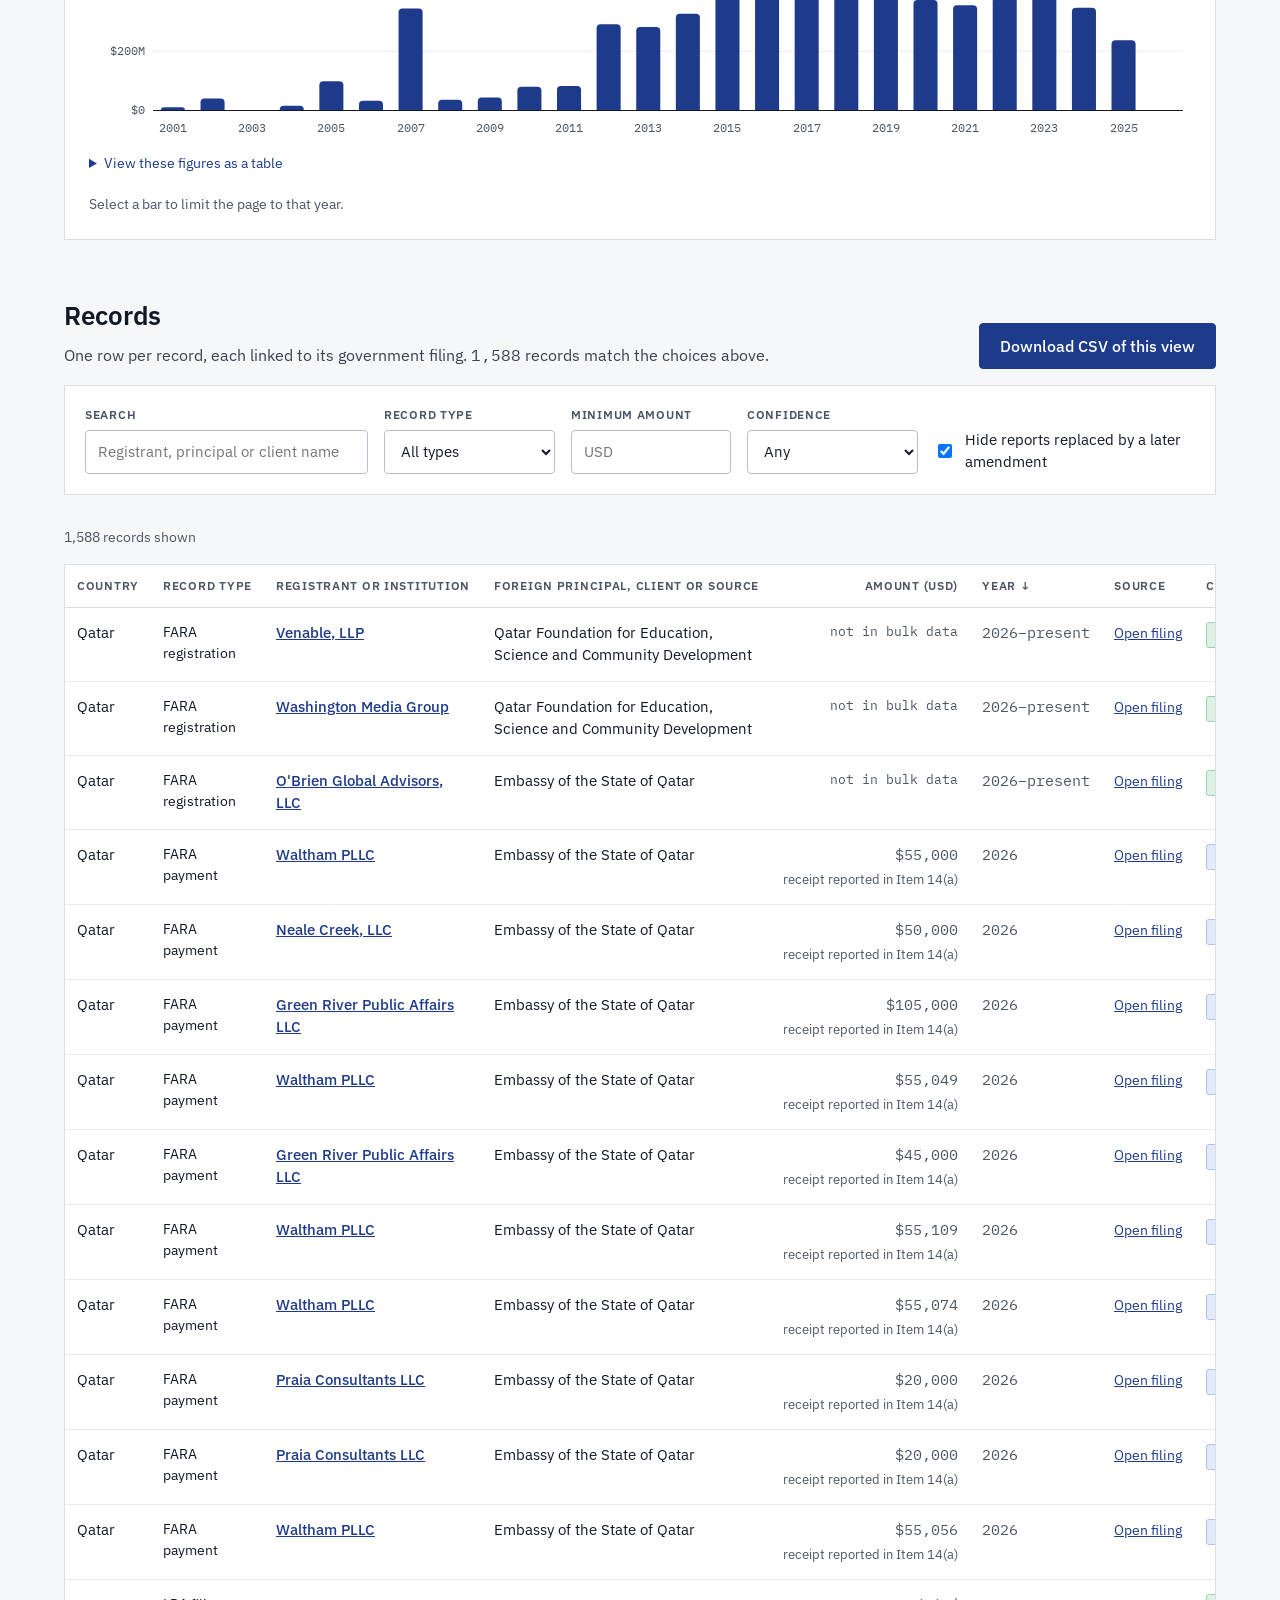
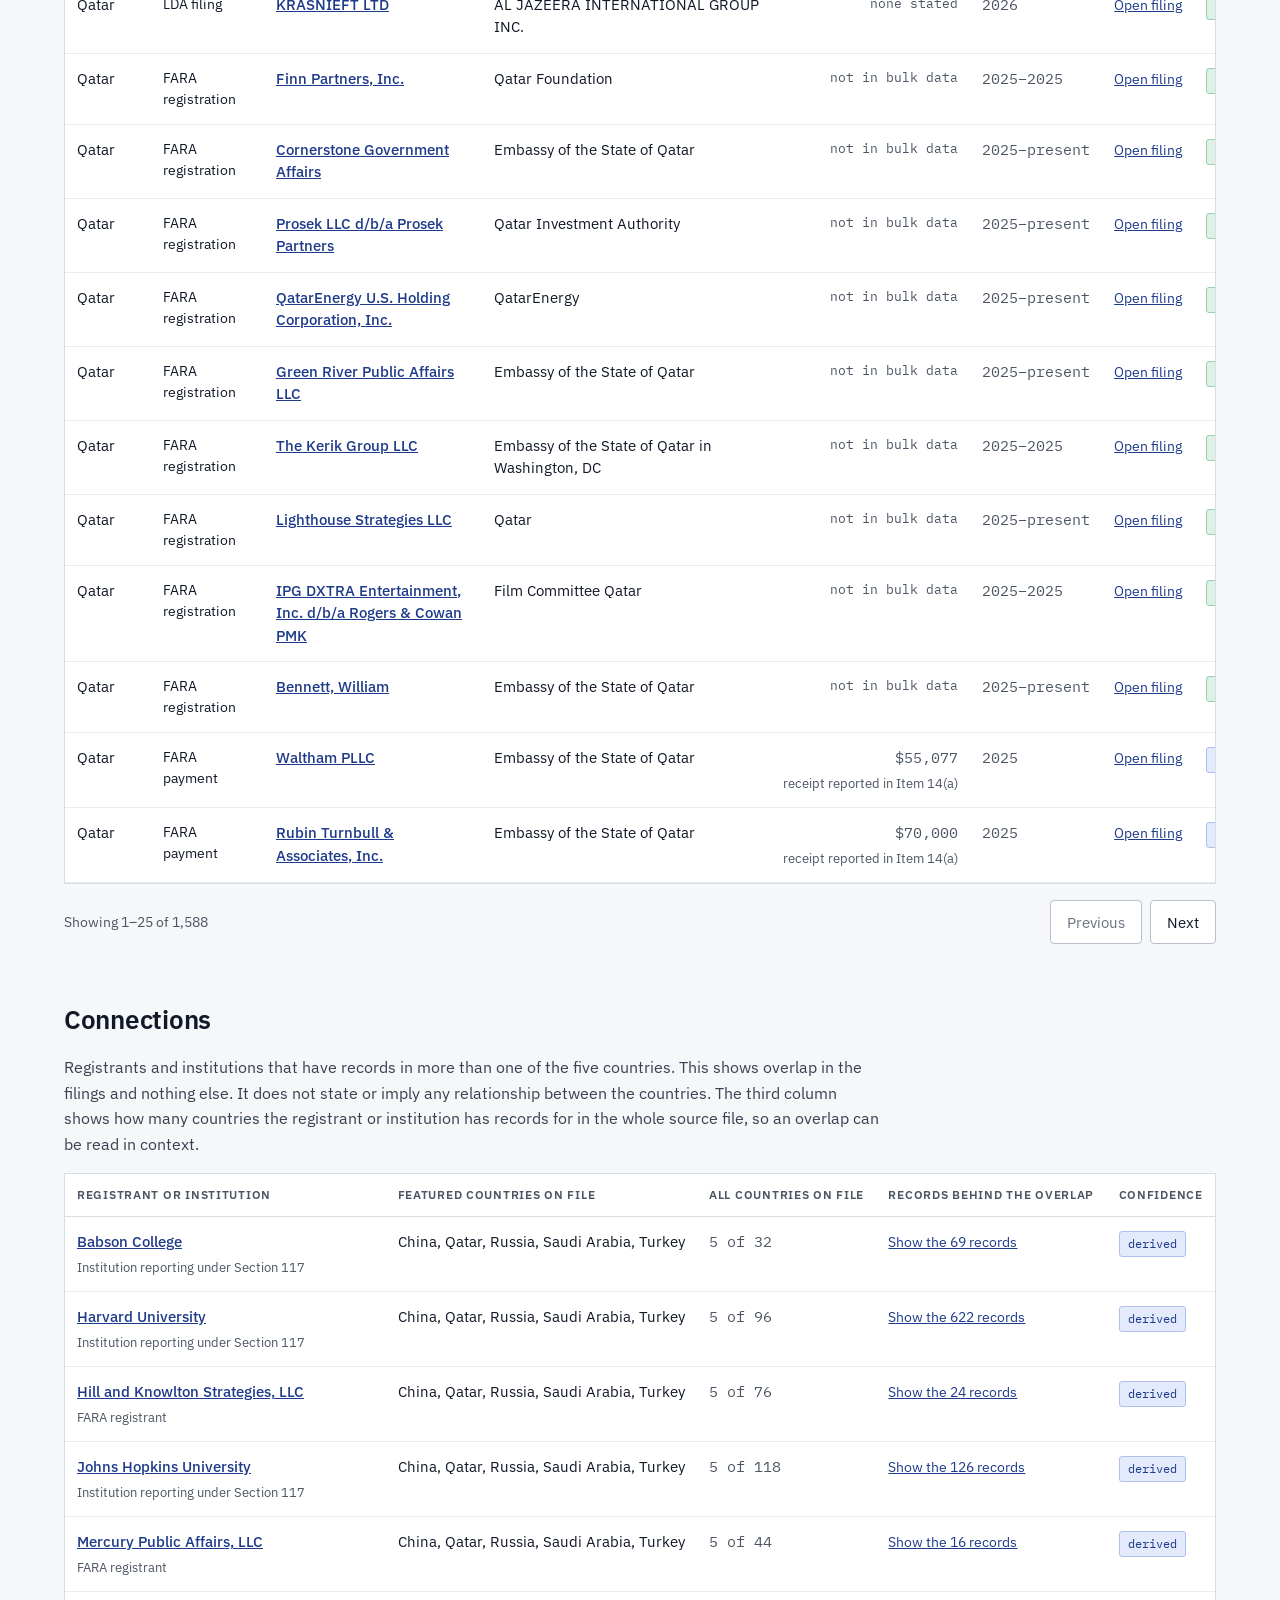
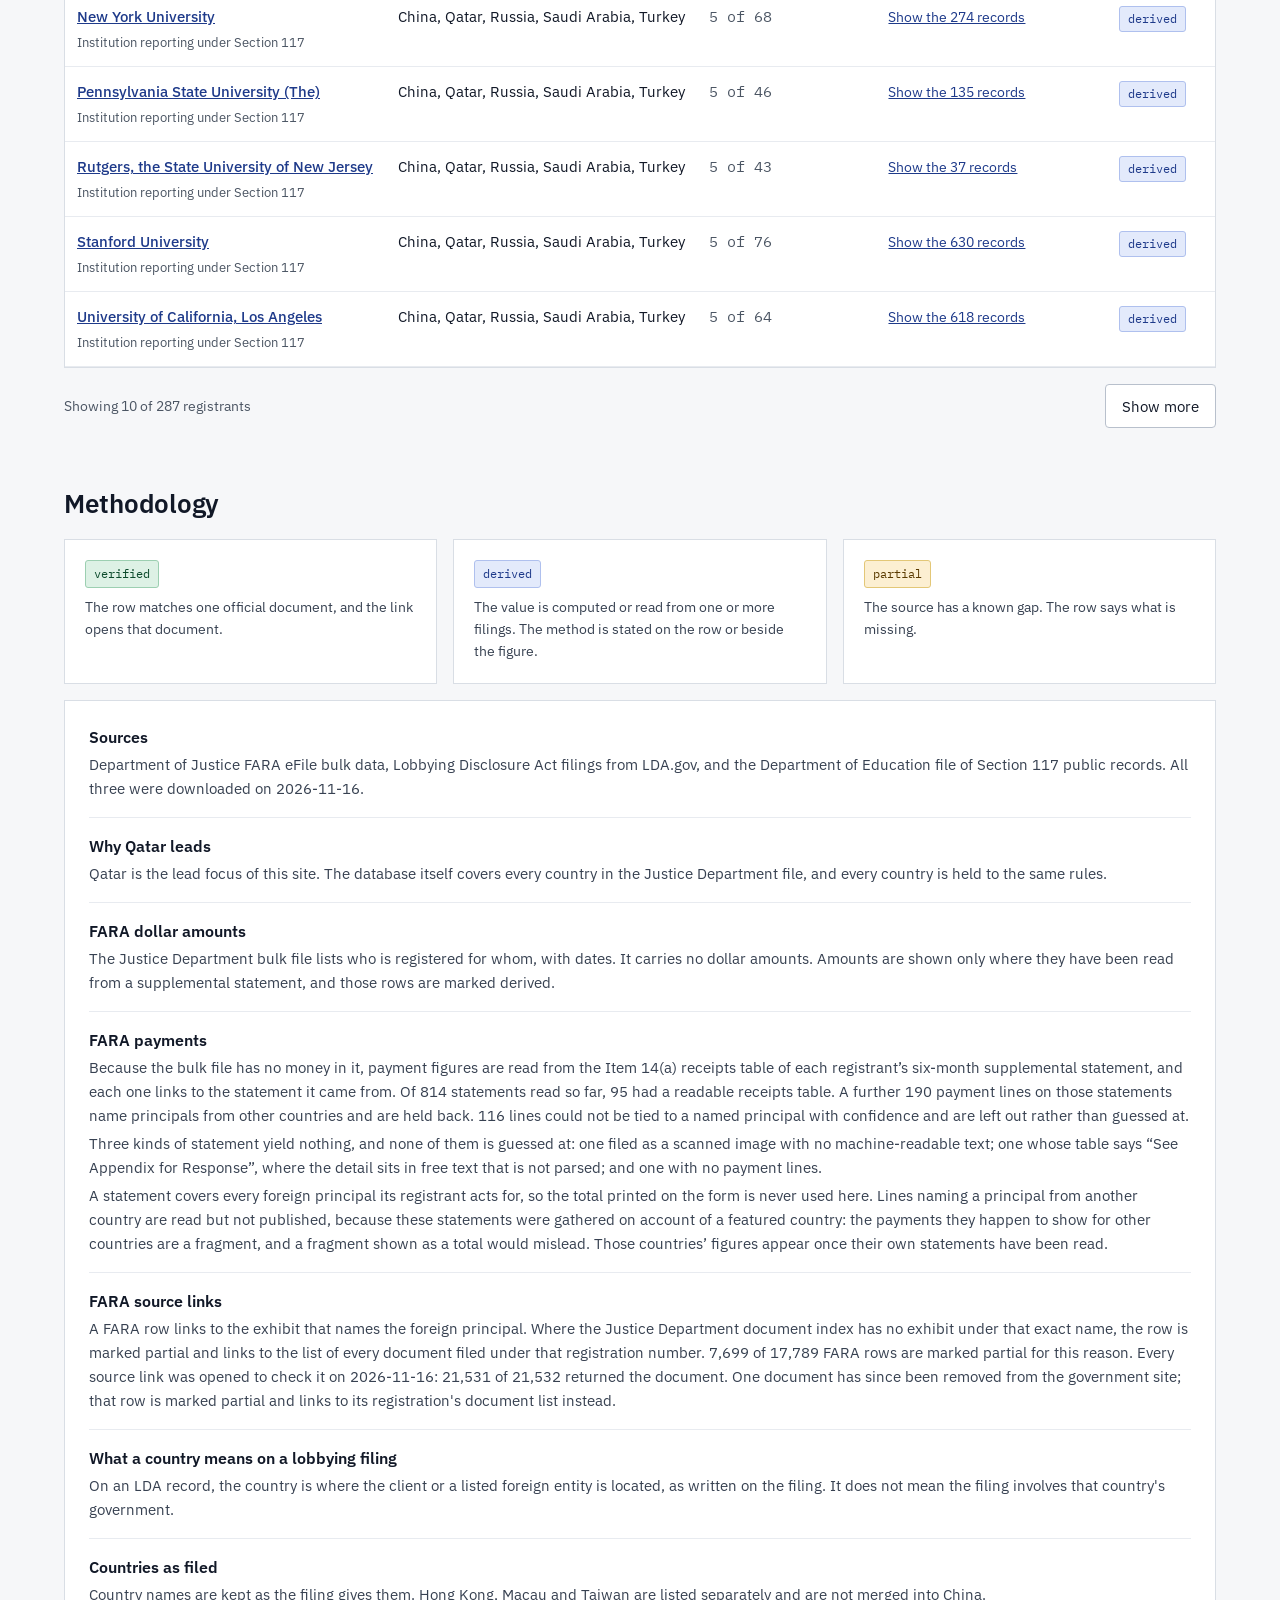
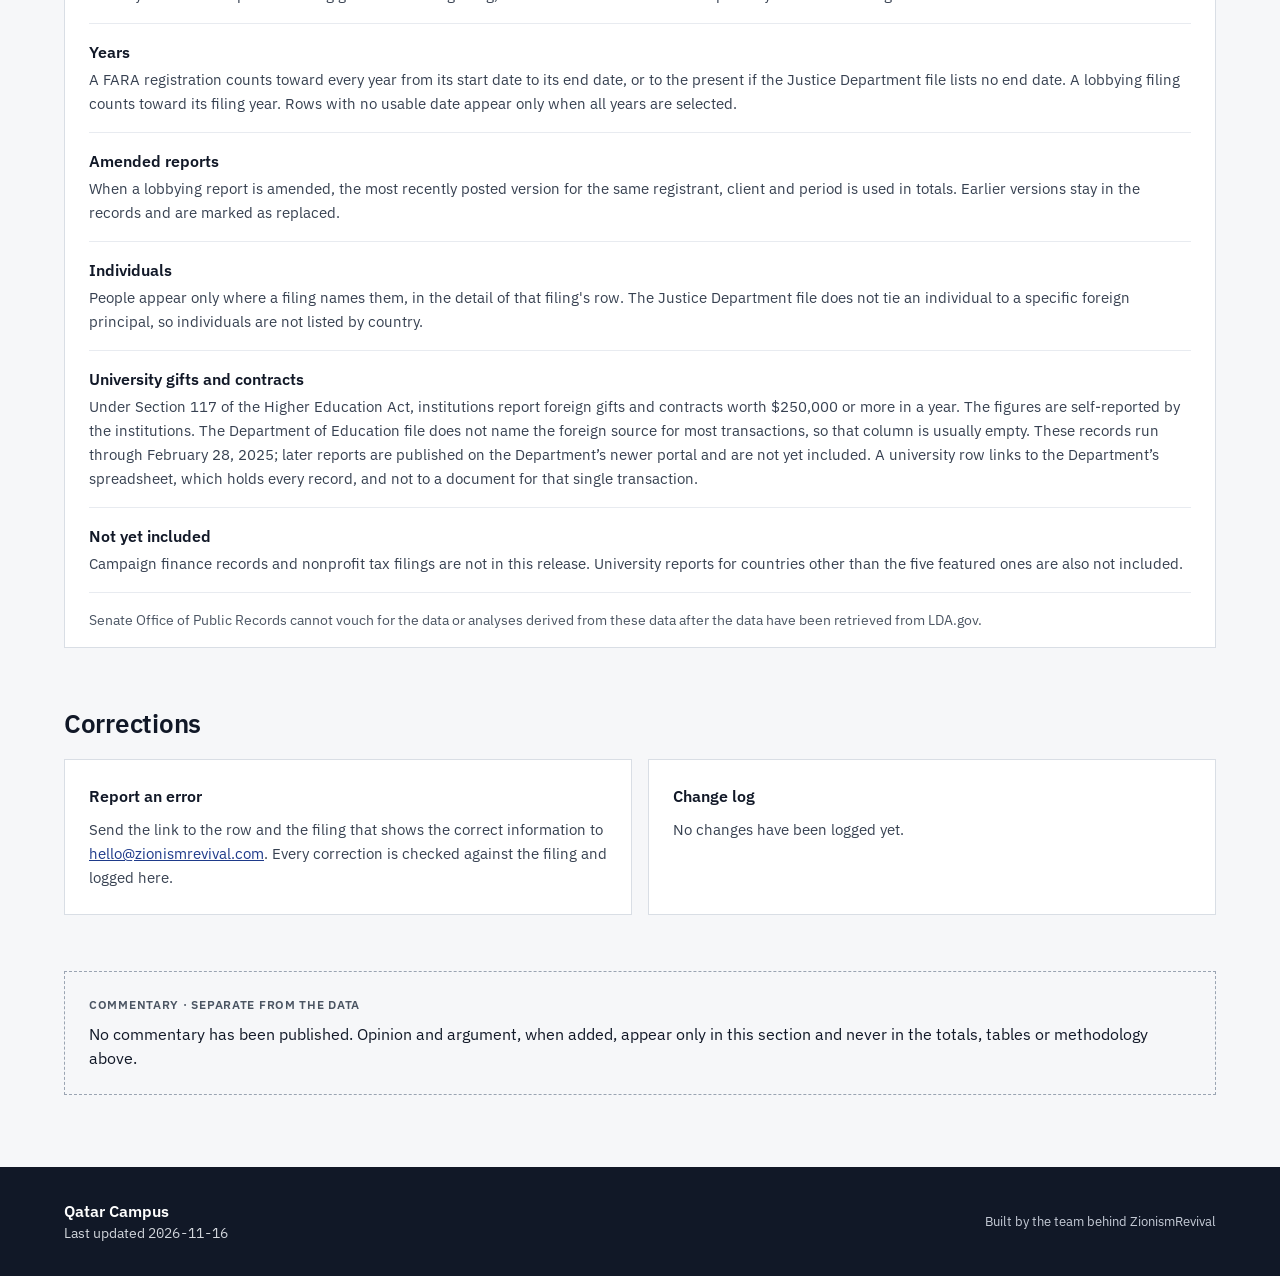
==== commit 4c5bf8d0: "FARA statements QA 2026-11-16" ====
--- a/site/index.html
+++ b/site/index.html
@@ -13,7 +13,7 @@
 <link rel="preconnect" href="https://fonts.googleapis.com">
 <link rel="preconnect" href="https://fonts.gstatic.com" crossorigin>
 <link rel="stylesheet" href="https://fonts.googleapis.com/css2?family=IBM+Plex+Mono:wght@400;500&amp;family=IBM+Plex+Sans:wght@400;500;600&amp;display=swap">
-<link rel="stylesheet" href="assets/style.css?v=fd673e1f">
+<link rel="stylesheet" href="assets/style.css?v=1a02f2d5">
 <script type="application/ld+json">{"@context": "https://schema.org", "@type": "Dataset", "name": "Qatar Campus: foreign principals in United States disclosure records", "description": "A searchable record of foreign agent registrations, lobbying filings and university gift and contract reports in the United States, drawn from Justice Department, Lobbying Disclosure Act and Department of Education records. Every row links to its government source.", "dateModified": "2026-11-16", "isAccessibleForFree": true, "isBasedOn": ["https://efile.fara.gov/", "https://lda.gov/", "https://fsapartners.ed.gov/"], "creator": {"@type": "Organization", "name": "Qatar Campus"}}</script>
 </head>
 <body>
@@ -66,7 +66,7 @@
 
 <section class="section" style="margin-top: 24px; gap: 12px" aria-label="Totals">
 <div class="label">Showing: <span id="scope-label">Qatar, 1942 to 2026</span></div>
-<div class="stats" id="stats"><div class="card stat"><div class="label">University gifts and contracts reported</div><div class="stat-value">$6.57 billion</div><div class="stat-exact">$6,572,557,546 exactly</div><div class="stat-foot"><span>from 1,223 reports</span><span class="tag tag-derived">derived</span></div></div><div class="card stat"><div class="label">FARA registrants</div><div class="stat-value">106</div><div class="stat-foot"><span>Qatar, all years</span><span class="tag tag-derived">derived</span></div></div><div class="card stat"><div class="label">Foreign principals</div><div class="stat-value">67</div><div class="stat-foot"><span>Qatar, all years</span><span class="tag tag-derived">derived</span></div></div><div class="card stat"><div class="label">Lobbying filings</div><div class="stat-value">107</div><div class="stat-foot"><span>Qatar, all years</span><span class="tag tag-derived">derived</span></div></div><div class="card stat"><div class="label">Lobbying income reported</div><div class="stat-value">$3.3 million</div><div class="stat-exact">$3,285,100 exactly</div><div class="stat-foot"><span>from 29 filings</span><span class="tag tag-derived">derived</span></div></div></div>
+<div class="stats" id="stats"><div class="card stat"><div class="label">University gifts and contracts reported</div><div class="stat-value">$6.57 billion</div><div class="stat-exact">$6,572,557,546 exactly</div><div class="stat-foot"><span>from 1,223 reports</span><span class="tag tag-derived">derived</span></div></div><div class="card stat"><div class="label">FARA registrants</div><div class="stat-value">106</div><div class="stat-foot"><span>Qatar, all years</span><span class="tag tag-derived">derived</span></div></div><div class="card stat"><div class="label">Foreign principals</div><div class="stat-value">67</div><div class="stat-foot"><span>Qatar, all years</span><span class="tag tag-derived">derived</span></div></div><div class="card stat"><div class="label">Lobbying filings</div><div class="stat-value">107</div><div class="stat-foot"><span>Qatar, all years</span><span class="tag tag-derived">derived</span></div></div><div class="card stat"><div class="label">Lobbying income reported</div><div class="stat-value">$3.3 million</div><div class="stat-exact">$3,285,100 exactly</div><div class="stat-foot"><span>from 29 filings</span><span class="tag tag-derived">derived</span></div></div><div class="card stat"><div class="label">FARA payments read from statements</div><div class="stat-value">$14.4 million</div><div class="stat-exact">$14,403,042 exactly</div><div class="stat-foot"><span>from 127 reported payments</span><span class="tag tag-derived">derived</span></div></div></div>
 <p class="small" id="stats-note">Totals are marked derived because they are counted from individual records. The Justice Department bulk file carries no dollar amounts, so FARA fees appear only where they have been read from a registrant's supplemental statement. Lobbying filings and university reports are included for Qatar, China, Russia, Saudi Arabia and Turkey only. University reports cover gifts and contracts that institutions reported to the Department of Education through February 28, 2025.</p>
 </section>
 
@@ -96,7 +96,7 @@
 <div class="section-head">
 <div style="display: flex; flex-direction: column; gap: 8px; flex: 1 1 480px">
 <h2 id="records-title">Records</h2>
-<p class="prose">One row per record, each linked to its government filing. <span class="mono" id="count">1,461</span> records match the choices above.</p>
+<p class="prose">One row per record, each linked to its government filing. <span class="mono" id="count">1,588</span> records match the choices above.</p>
 </div>
 <button type="button" class="btn btn-primary" id="csv-view">Download CSV of this view</button>
 </div>
@@ -125,10 +125,10 @@
 <th scope="col" data-sort="conf"><button type="button">Confidence</button></th>
 </tr>
 </thead>
-<tbody id="rows"><tr><td>Qatar</td><td style="font-size: 14px">FARA registration</td><td>Venable, LLP</td><td>Qatar Foundation for Education, Science and Community Development</td><td class="num">not in bulk data</td><td class="yr">2026–present</td><td><a href="https://efile.fara.gov/docs/5931-Exhibit-AB-20260331-19.pdf" rel="noopener" style="font-size: 14px; white-space: nowrap">Open filing</a></td><td><span class="tag tag-verified">verified</span></td></tr><tr><td>Qatar</td><td style="font-size: 14px">FARA registration</td><td>Washington Media Group</td><td>Qatar Foundation for Education, Science and Community Development</td><td class="num">not in bulk data</td><td class="yr">2026–present</td><td><a href="https://efile.fara.gov/docs/7407-Exhibit-AB-20260330-2.pdf" rel="noopener" style="font-size: 14px; white-space: nowrap">Open filing</a></td><td><span class="tag tag-verified">verified</span></td></tr><tr><td>Qatar</td><td style="font-size: 14px">FARA registration</td><td>O&#x27;Brien Global Advisors, LLC</td><td>Embassy of the State of Qatar</td><td class="num">not in bulk data</td><td class="yr">2026–present</td><td><a href="https://efile.fara.gov/docs/7718-Exhibit-AB-20260420-1.pdf" rel="noopener" style="font-size: 14px; white-space: nowrap">Open filing</a></td><td><span class="tag tag-verified">verified</span></td></tr><tr><td>Qatar</td><td style="font-size: 14px">LDA filing</td><td>KRASNIEFT LTD</td><td>AL JAZEERA INTERNATIONAL GROUP INC.</td><td class="num">none stated</td><td class="yr">2026</td><td><a href="https://lda.gov/filings/public/filing/7e81b036-be6c-4fea-808d-36090a0869f0/print/" rel="noopener" style="font-size: 14px; white-space: nowrap">Open filing</a></td><td><span class="tag tag-verified">verified</span></td></tr><tr><td>Qatar</td><td style="font-size: 14px">FARA registration</td><td>Finn Partners, Inc.</td><td>Qatar Foundation</td><td class="num">not in bulk data</td><td class="yr">2025–2025</td><td><a href="https://efile.fara.gov/docs/6212-Exhibit-AB-20250430-73.pdf" rel="noopener" style="font-size: 14px; white-space: nowrap">Open filing</a></td><td><span class="tag tag-verified">verified</span></td></tr><tr><td>Qatar</td><td style="font-size: 14px">FARA registration</td><td>Cornerstone Government Affairs</td><td>Embassy of the State of Qatar</td><td class="num">not in bulk data</td><td class="yr">2025–present</td><td><a href="https://efile.fara.gov/docs/6401-Exhibit-AB-20250310-51.pdf" rel="noopener" style="font-size: 14px; white-space: nowrap">Open filing</a></td><td><span class="tag tag-verified">verified</span></td></tr><tr><td>Qatar</td><td style="font-size: 14px">FARA registration</td><td>Prosek LLC d/b/a Prosek Partners</td><td>Qatar Investment Authority</td><td class="num">not in bulk data</td><td class="yr">2025–present</td><td><a href="https://efile.fara.gov/docs/7435-Exhibit-AB-20251031-7.pdf" rel="noopener" style="font-size: 14px; white-space: nowrap">Open filing</a></td><td><span class="tag tag-verified">verified</span></td></tr><tr><td>Qatar</td><td style="font-size: 14px">FARA registration</td><td>QatarEnergy U.S. Holding Corporation, Inc.</td><td>QatarEnergy</td><td class="num">not in bulk data</td><td class="yr">2025–present</td><td><a href="https://efile.fara.gov/docs/7519-Exhibit-AB-20250116-1.pdf" rel="noopener" style="font-size: 14px; white-space: nowrap">Open filing</a></td><td><span class="tag tag-verified">verified</span></td></tr><tr><td>Qatar</td><td style="font-size: 14px">FARA registration</td><td>Green River Public Affairs LLC</td><td>Embassy of the State of Qatar</td><td class="num">not in bulk data</td><td class="yr">2025–present</td><td><a href="https://efile.fara.gov/docs/7523-Exhibit-AB-20250120-1.pdf" rel="noopener" style="font-size: 14px; white-space: nowrap">Open filing</a></td><td><span class="tag tag-verified">verified</span></td></tr><tr><td>Qatar</td><td style="font-size: 14px">FARA registration</td><td>The Kerik Group LLC</td><td>Embassy of the State of Qatar in Washington, DC</td><td class="num">not in bulk data</td><td class="yr">2025–2025</td><td><a href="https://efile.fara.gov/docs/7571-Exhibit-AB-20250410-1.pdf" rel="noopener" style="font-size: 14px; white-space: nowrap">Open filing</a></td><td><span class="tag tag-verified">verified</span></td></tr><tr><td>Qatar</td><td style="font-size: 14px">FARA registration</td><td>Lighthouse Strategies LLC</td><td>Qatar</td><td class="num">not in bulk data</td><td class="yr">2025–present</td><td><a href="https://efile.fara.gov/docs/7583-Exhibit-AB-20250503-1.pdf" rel="noopener" style="font-size: 14px; white-space: nowrap">Open filing</a></td><td><span class="tag tag-verified">verified</span></td></tr><tr><td>Qatar</td><td style="font-size: 14px">FARA registration</td><td>IPG DXTRA Entertainment, Inc. d/b/a Rogers &amp; Cowan PMK</td><td>Film Committee Qatar</td><td class="num">not in bulk data</td><td class="yr">2025–2025</td><td><a href="https://efile.fara.gov/docs/7588-Exhibit-AB-20250509-1.pdf" rel="noopener" style="font-size: 14px; white-space: nowrap">Open filing</a></td><td><span class="tag tag-verified">verified</span></td></tr><tr><td>Qatar</td><td style="font-size: 14px">FARA registration</td><td>Bennett, William</td><td>Embassy of the State of Qatar</td><td class="num">not in bulk data</td><td class="yr">2025–present</td><td><a href="https://efile.fara.gov/docs/7620-Exhibit-AB-20250703-1.pdf" rel="noopener" style="font-size: 14px; white-space: nowrap">Open filing</a></td><td><span class="tag tag-verified">verified</span></td></tr><tr><td>Qatar</td><td style="font-size: 14px">LDA filing</td><td>KAMINS CONSULTING</td><td>TFA &amp; COMPANY; TFA &amp; COMPANY</td><td class="num">none stated</td><td class="yr">2025</td><td><a href="https://lda.gov/filings/public/filing/5d08314f-01ab-430d-9947-e094ad0ed343/print/" rel="noopener" style="font-size: 14px; white-space: nowrap">Open filing</a></td><td><span class="tag tag-verified">verified</span></td></tr><tr><td>Qatar</td><td style="font-size: 14px">University report</td><td>Cornell University</td><td><span class="muted" style="font-size: 14px">not named in the file</span></td><td class="num">$163,575,804<div class="sub">contract reported by the institution</div></td><td class="yr">2025</td><td><a href="https://fsapartners.ed.gov/sites/default/files/2025-05/Sec117PublicRecordsCompleteFeb2025.xlsx" rel="noopener" style="font-size: 14px; white-space: nowrap">Open filing</a></td><td><span class="tag tag-verified">verified</span></td></tr><tr><td>Qatar</td><td style="font-size: 14px">University report</td><td>Carnegie Mellon University</td><td><span class="muted" style="font-size: 14px">not named in the file</span></td><td class="num">$74,130,684<div class="sub">contract reported by the institution</div></td><td class="yr">2025</td><td><a href="https://fsapartners.ed.gov/sites/default/files/2025-05/Sec117PublicRecordsCompleteFeb2025.xlsx" rel="noopener" style="font-size: 14px; white-space: nowrap">Open filing</a></td><td><span class="tag tag-verified">verified</span></td></tr><tr><td>Qatar</td><td style="font-size: 14px">FARA registration</td><td>Washington Media Group</td><td>International Media Office of the State of Qatar</td><td class="num">not in bulk data</td><td class="yr">2024–present</td><td><a href="https://efile.fara.gov/docs/7407-Exhibit-AB-20240513-1.pdf" rel="noopener" style="font-size: 14px; white-space: nowrap">Open filing</a></td><td><span class="tag tag-verified">verified</span></td></tr><tr><td>Qatar</td><td style="font-size: 14px">FARA registration</td><td>Yemen Watch, LLC</td><td>The Embassy of the State of Qatar through the Foreign Agent Avenue Strategies Global, LLC and its principal officer Barry Bennett</td><td class="num">not in bulk data</td><td class="yr">2024–2024</td><td><a href="https://efile.fara.gov/docs/7414-Exhibit-AB-20240524-1.pdf" rel="noopener" style="font-size: 14px; white-space: nowrap">Open filing</a></td><td><span class="tag tag-verified">verified</span></td></tr><tr><td>Qatar</td><td style="font-size: 14px">FARA registration</td><td>MAS Advisory Inc. dba Montfort Advisory</td><td>Embassy of the State of Qatar</td><td class="num">not in bulk data</td><td class="yr">2024–present</td><td><a href="https://efile.fara.gov/docs/7426-Exhibit-AB-20240624-1.pdf" rel="noopener" style="font-size: 14px; white-space: nowrap">Open filing</a></td><td><span class="tag tag-verified">verified</span></td></tr><tr><td>Qatar</td><td style="font-size: 14px">FARA registration</td><td>The Aloft Group, LLC</td><td>Essa Abdulla Al-Malki</td><td class="num">not in bulk data</td><td class="yr">2024–2005</td><td><a href="https://efile.fara.gov/docs/7447-Exhibit-AB-20240821-1.pdf" rel="noopener" style="font-size: 14px; white-space: nowrap">Open filing</a></td><td><span class="tag tag-verified">verified</span></td></tr><tr><td>Qatar</td><td style="font-size: 14px">FARA registration</td><td>GRV Strategies LLC</td><td>International Media Office of State of Qatar</td><td class="num">not in bulk data</td><td class="yr">2024–present</td><td><a href="https://efile.fara.gov/docs/7458-Exhibit-AB-20240906-1.pdf" rel="noopener" style="font-size: 14px; white-space: nowrap">Open filing</a></td><td><span class="tag tag-verified">verified</span></td></tr><tr><td>Qatar</td><td style="font-size: 14px">LDA filing</td><td>SIDLEY AUSTIN LLP</td><td>BEIN MEDIA GROUP LLC</td><td class="num">none stated</td><td class="yr">2024</td><td><a href="https://lda.gov/filings/public/filing/42450a1e-112e-4678-8dae-eb5c271c356a/print/" rel="noopener" style="font-size: 14px; white-space: nowrap">Open filing</a></td><td><span class="tag tag-verified">verified</span></td></tr><tr><td>Qatar</td><td style="font-size: 14px">LDA filing</td><td>SIDLEY AUSTIN LLP</td><td>BEIN MEDIA GROUP LLC</td><td class="num">none stated</td><td class="yr">2024</td><td><a href="https://lda.gov/filings/public/filing/96eb9418-0674-4456-9997-a1986aac5f9f/print/" rel="noopener" style="font-size: 14px; white-space: nowrap">Open filing</a></td><td><span class="tag tag-verified">verified</span></td></tr><tr><td>Qatar</td><td style="font-size: 14px">University report</td><td>University of California, Los Angeles</td><td><span class="muted" style="font-size: 14px">not named in the file</span></td><td class="num">$1<div class="sub">contract reported by the institution</div></td><td class="yr">2024</td><td><a href="https://fsapartners.ed.gov/sites/default/files/2025-05/Sec117PublicRecordsCompleteFeb2025.xlsx" rel="noopener" style="font-size: 14px; white-space: nowrap">Open filing</a></td><td><span class="tag tag-verified">verified</span></td></tr><tr><td>Qatar</td><td style="font-size: 14px">University report</td><td>William Marsh Rice University</td><td><span class="muted" style="font-size: 14px">not named in the file</span></td><td class="num">$456,466<div class="sub">gift reported by the institution</div></td><td class="yr">2024</td><td><a href="https://fsapartners.ed.gov/sites/default/files/2025-05/Sec117PublicRecordsCompleteFeb2025.xlsx" rel="noopener" style="font-size: 14px; white-space: nowrap">Open filing</a></td><td><span class="tag tag-verified">verified</span></td></tr></tbody>
+<tbody id="rows"><tr><td>Qatar</td><td style="font-size: 14px">FARA registration</td><td>Venable, LLP</td><td>Qatar Foundation for Education, Science and Community Development</td><td class="num">not in bulk data</td><td class="yr">2026–present</td><td><a href="https://efile.fara.gov/docs/5931-Exhibit-AB-20260331-19.pdf" rel="noopener" style="font-size: 14px; white-space: nowrap">Open filing</a></td><td><span class="tag tag-verified">verified</span></td></tr><tr><td>Qatar</td><td style="font-size: 14px">FARA registration</td><td>Washington Media Group</td><td>Qatar Foundation for Education, Science and Community Development</td><td class="num">not in bulk data</td><td class="yr">2026–present</td><td><a href="https://efile.fara.gov/docs/7407-Exhibit-AB-20260330-2.pdf" rel="noopener" style="font-size: 14px; white-space: nowrap">Open filing</a></td><td><span class="tag tag-verified">verified</span></td></tr><tr><td>Qatar</td><td style="font-size: 14px">FARA registration</td><td>O&#x27;Brien Global Advisors, LLC</td><td>Embassy of the State of Qatar</td><td class="num">not in bulk data</td><td class="yr">2026–present</td><td><a href="https://efile.fara.gov/docs/7718-Exhibit-AB-20260420-1.pdf" rel="noopener" style="font-size: 14px; white-space: nowrap">Open filing</a></td><td><span class="tag tag-verified">verified</span></td></tr><tr><td>Qatar</td><td style="font-size: 14px">FARA payment</td><td>Waltham PLLC</td><td>Embassy of the State of Qatar</td><td class="num">$55,000<div class="sub">receipt reported in Item 14(a)</div></td><td class="yr">2026</td><td><a href="https://efile.fara.gov/docs/6771-Supplemental-Statement-0-0.pdf" rel="noopener" style="font-size: 14px; white-space: nowrap">Open filing</a></td><td><span class="tag tag-derived">derived</span></td></tr><tr><td>Qatar</td><td style="font-size: 14px">FARA payment</td><td>Neale Creek, LLC</td><td>Embassy of the State of Qatar</td><td class="num">$50,000<div class="sub">receipt reported in Item 14(a)</div></td><td class="yr">2026</td><td><a href="https://efile.fara.gov/docs/6723-Supplemental-Statement-20260409-14.pdf" rel="noopener" style="font-size: 14px; white-space: nowrap">Open filing</a></td><td><span class="tag tag-derived">derived</span></td></tr><tr><td>Qatar</td><td style="font-size: 14px">FARA payment</td><td>Green River Public Affairs LLC</td><td>Embassy of the State of Qatar</td><td class="num">$105,000<div class="sub">receipt reported in Item 14(a)</div></td><td class="yr">2026</td><td><a href="https://efile.fara.gov/docs/7523-Supplemental-Statement-0-0.pdf" rel="noopener" style="font-size: 14px; white-space: nowrap">Open filing</a></td><td><span class="tag tag-derived">derived</span></td></tr><tr><td>Qatar</td><td style="font-size: 14px">FARA payment</td><td>Waltham PLLC</td><td>Embassy of the State of Qatar</td><td class="num">$55,049<div class="sub">receipt reported in Item 14(a)</div></td><td class="yr">2026</td><td><a href="https://efile.fara.gov/docs/6771-Supplemental-Statement-0-0.pdf" rel="noopener" style="font-size: 14px; white-space: nowrap">Open filing</a></td><td><span class="tag tag-derived">derived</span></td></tr><tr><td>Qatar</td><td style="font-size: 14px">FARA payment</td><td>Green River Public Affairs LLC</td><td>Embassy of the State of Qatar</td><td class="num">$45,000<div class="sub">receipt reported in Item 14(a)</div></td><td class="yr">2026</td><td><a href="https://efile.fara.gov/docs/7523-Supplemental-Statement-20260413-2.pdf" rel="noopener" style="font-size: 14px; white-space: nowrap">Open filing</a></td><td><span class="tag tag-derived">derived</span></td></tr><tr><td>Qatar</td><td style="font-size: 14px">FARA payment</td><td>Waltham PLLC</td><td>Embassy of the State of Qatar</td><td class="num">$55,109<div class="sub">receipt reported in Item 14(a)</div></td><td class="yr">2026</td><td><a href="https://efile.fara.gov/docs/6771-Supplemental-Statement-0-0.pdf" rel="noopener" style="font-size: 14px; white-space: nowrap">Open filing</a></td><td><span class="tag tag-derived">derived</span></td></tr><tr><td>Qatar</td><td style="font-size: 14px">FARA payment</td><td>Waltham PLLC</td><td>Embassy of the State of Qatar</td><td class="num">$55,074<div class="sub">receipt reported in Item 14(a)</div></td><td class="yr">2026</td><td><a href="https://efile.fara.gov/docs/6771-Supplemental-Statement-0-0.pdf" rel="noopener" style="font-size: 14px; white-space: nowrap">Open filing</a></td><td><span class="tag tag-derived">derived</span></td></tr><tr><td>Qatar</td><td style="font-size: 14px">FARA payment</td><td>Praia Consultants LLC</td><td>Embassy of the State of Qatar</td><td class="num">$20,000<div class="sub">receipt reported in Item 14(a)</div></td><td class="yr">2026</td><td><a href="https://efile.fara.gov/docs/6857-Supplemental-Statement-20260929-13.pdf" rel="noopener" style="font-size: 14px; white-space: nowrap">Open filing</a></td><td><span class="tag tag-derived">derived</span></td></tr><tr><td>Qatar</td><td style="font-size: 14px">FARA payment</td><td>Praia Consultants LLC</td><td>Embassy of the State of Qatar</td><td class="num">$20,000<div class="sub">receipt reported in Item 14(a)</div></td><td class="yr">2026</td><td><a href="https://efile.fara.gov/docs/6857-Supplemental-Statement-20260929-13.pdf" rel="noopener" style="font-size: 14px; white-space: nowrap">Open filing</a></td><td><span class="tag tag-derived">derived</span></td></tr><tr><td>Qatar</td><td style="font-size: 14px">FARA payment</td><td>Waltham PLLC</td><td>Embassy of the State of Qatar</td><td class="num">$55,056<div class="sub">receipt reported in Item 14(a)</div></td><td class="yr">2026</td><td><a href="https://efile.fara.gov/docs/6771-Supplemental-Statement-0-0.pdf" rel="noopener" style="font-size: 14px; white-space: nowrap">Open filing</a></td><td><span class="tag tag-derived">derived</span></td></tr><tr><td>Qatar</td><td style="font-size: 14px">LDA filing</td><td>KRASNIEFT LTD</td><td>AL JAZEERA INTERNATIONAL GROUP INC.</td><td class="num">none stated</td><td class="yr">2026</td><td><a href="https://lda.gov/filings/public/filing/7e81b036-be6c-4fea-808d-36090a0869f0/print/" rel="noopener" style="font-size: 14px; white-space: nowrap">Open filing</a></td><td><span class="tag tag-verified">verified</span></td></tr><tr><td>Qatar</td><td style="font-size: 14px">FARA registration</td><td>Finn Partners, Inc.</td><td>Qatar Foundation</td><td class="num">not in bulk data</td><td class="yr">2025–2025</td><td><a href="https://efile.fara.gov/docs/6212-Exhibit-AB-20250430-73.pdf" rel="noopener" style="font-size: 14px; white-space: nowrap">Open filing</a></td><td><span class="tag tag-verified">verified</span></td></tr><tr><td>Qatar</td><td style="font-size: 14px">FARA registration</td><td>Cornerstone Government Affairs</td><td>Embassy of the State of Qatar</td><td class="num">not in bulk data</td><td class="yr">2025–present</td><td><a href="https://efile.fara.gov/docs/6401-Exhibit-AB-20250310-51.pdf" rel="noopener" style="font-size: 14px; white-space: nowrap">Open filing</a></td><td><span class="tag tag-verified">verified</span></td></tr><tr><td>Qatar</td><td style="font-size: 14px">FARA registration</td><td>Prosek LLC d/b/a Prosek Partners</td><td>Qatar Investment Authority</td><td class="num">not in bulk data</td><td class="yr">2025–present</td><td><a href="https://efile.fara.gov/docs/7435-Exhibit-AB-20251031-7.pdf" rel="noopener" style="font-size: 14px; white-space: nowrap">Open filing</a></td><td><span class="tag tag-verified">verified</span></td></tr><tr><td>Qatar</td><td style="font-size: 14px">FARA registration</td><td>QatarEnergy U.S. Holding Corporation, Inc.</td><td>QatarEnergy</td><td class="num">not in bulk data</td><td class="yr">2025–present</td><td><a href="https://efile.fara.gov/docs/7519-Exhibit-AB-20250116-1.pdf" rel="noopener" style="font-size: 14px; white-space: nowrap">Open filing</a></td><td><span class="tag tag-verified">verified</span></td></tr><tr><td>Qatar</td><td style="font-size: 14px">FARA registration</td><td>Green River Public Affairs LLC</td><td>Embassy of the State of Qatar</td><td class="num">not in bulk data</td><td class="yr">2025–present</td><td><a href="https://efile.fara.gov/docs/7523-Exhibit-AB-20250120-1.pdf" rel="noopener" style="font-size: 14px; white-space: nowrap">Open filing</a></td><td><span class="tag tag-verified">verified</span></td></tr><tr><td>Qatar</td><td style="font-size: 14px">FARA registration</td><td>The Kerik Group LLC</td><td>Embassy of the State of Qatar in Washington, DC</td><td class="num">not in bulk data</td><td class="yr">2025–2025</td><td><a href="https://efile.fara.gov/docs/7571-Exhibit-AB-20250410-1.pdf" rel="noopener" style="font-size: 14px; white-space: nowrap">Open filing</a></td><td><span class="tag tag-verified">verified</span></td></tr><tr><td>Qatar</td><td style="font-size: 14px">FARA registration</td><td>Lighthouse Strategies LLC</td><td>Qatar</td><td class="num">not in bulk data</td><td class="yr">2025–present</td><td><a href="https://efile.fara.gov/docs/7583-Exhibit-AB-20250503-1.pdf" rel="noopener" style="font-size: 14px; white-space: nowrap">Open filing</a></td><td><span class="tag tag-verified">verified</span></td></tr><tr><td>Qatar</td><td style="font-size: 14px">FARA registration</td><td>IPG DXTRA Entertainment, Inc. d/b/a Rogers &amp; Cowan PMK</td><td>Film Committee Qatar</td><td class="num">not in bulk data</td><td class="yr">2025–2025</td><td><a href="https://efile.fara.gov/docs/7588-Exhibit-AB-20250509-1.pdf" rel="noopener" style="font-size: 14px; white-space: nowrap">Open filing</a></td><td><span class="tag tag-verified">verified</span></td></tr><tr><td>Qatar</td><td style="font-size: 14px">FARA registration</td><td>Bennett, William</td><td>Embassy of the State of Qatar</td><td class="num">not in bulk data</td><td class="yr">2025–present</td><td><a href="https://efile.fara.gov/docs/7620-Exhibit-AB-20250703-1.pdf" rel="noopener" style="font-size: 14px; white-space: nowrap">Open filing</a></td><td><span class="tag tag-verified">verified</span></td></tr><tr><td>Qatar</td><td style="font-size: 14px">FARA payment</td><td>Waltham PLLC</td><td>Embassy of the State of Qatar</td><td class="num">$55,077<div class="sub">receipt reported in Item 14(a)</div></td><td class="yr">2025</td><td><a href="https://efile.fara.gov/docs/6771-Supplemental-Statement-20260126-12.pdf" rel="noopener" style="font-size: 14px; white-space: nowrap">Open filing</a></td><td><span class="tag tag-derived">derived</span></td></tr><tr><td>Qatar</td><td style="font-size: 14px">FARA payment</td><td>Rubin Turnbull &amp; Associates, Inc.</td><td>Embassy of the State of Qatar</td><td class="num">$70,000<div class="sub">receipt reported in Item 14(a)</div></td><td class="yr">2025</td><td><a href="https://efile.fara.gov/docs/6944-Supplemental-Statement-20250528-9.pdf" rel="noopener" style="font-size: 14px; white-space: nowrap">Open filing</a></td><td><span class="tag tag-derived">derived</span></td></tr></tbody>
 </table>
 </div>
-<div class="pager"><span id="page-info">Showing 1–25 of 1,461</span><div><button type="button" class="btn btn-plain" id="prev">Previous</button><button type="button" class="btn btn-plain" id="next">Next</button></div></div>
+<div class="pager"><span id="page-info">Showing 1–25 of 1,588</span><div><button type="button" class="btn btn-plain" id="prev">Previous</button><button type="button" class="btn btn-plain" id="next">Next</button></div></div>
 </section>
 
 <section id="connections" class="section" aria-labelledby="conn-title">
@@ -155,7 +155,7 @@
 <div class="gap"><h3>Why Qatar leads</h3><p>Qatar is the lead focus of this site. The database itself covers every country in the Justice Department file, and every country is held to the same rules.</p></div>
 <div class="gap"><h3>FARA dollar amounts</h3><p>The Justice Department bulk file lists who is registered for whom, with dates. It carries no dollar amounts. Amounts are shown only where they have been read from a supplemental statement, and those rows are marked derived.</p></div>
 <div class="gap"><h3>FARA payments</h3>
-<p>Because the bulk file has no money in it, payment figures are read from the Item 14(a) receipts table of each registrant&rsquo;s six-month supplemental statement, and each one links to the statement it came from. Of 8 statements read so far, 1 had a readable receipts table. A further 2 payment lines on those statements name principals from other countries and are held back.</p>
+<p>Because the bulk file has no money in it, payment figures are read from the Item 14(a) receipts table of each registrant&rsquo;s six-month supplemental statement, and each one links to the statement it came from. Of 814 statements read so far, 95 had a readable receipts table. A further 190 payment lines on those statements name principals from other countries and are held back. 116 lines could not be tied to a named principal with confidence and are left out rather than guessed at.</p>
 <p>Three kinds of statement yield nothing, and none of them is guessed at: one filed as a scanned image with no machine-readable text; one whose table says &ldquo;See Appendix for Response&rdquo;, where the detail sits in free text that is not parsed; and one with no payment lines.</p>
 <p>A statement covers every foreign principal its registrant acts for, so the total printed on the form is never used here. Lines naming a principal from another country are read but not published, because these statements were gathered on account of a featured country: the payments they happen to show for other countries are a fragment, and a fragment shown as a total would mislead. Those countries&rsquo; figures appear once their own statements have been read.</p></div>
 <div class="gap"><h3>FARA source links</h3><p>A FARA row links to the exhibit that names the foreign principal. Where the Justice Department document index has no exhibit under that exact name, the row is marked partial and links to the list of every document filed under that registration number. 7,699 of 17,789 FARA rows are marked partial for this reason. Every source link was opened to check it on 2026-11-16: 21,531 of 21,532 returned the document. One document has since been removed from the government site; that row is marked partial and links to its registration&#x27;s document list instead.</p></div>
@@ -193,6 +193,6 @@
 <div class="credit">Built by the team behind ZionismRevival</div>
 </div>
 </footer>
-<script src="assets/app.js?v=fd673e1f" defer></script>
+<script src="assets/app.js?v=1a02f2d5" defer></script>
 </body>
 </html>
